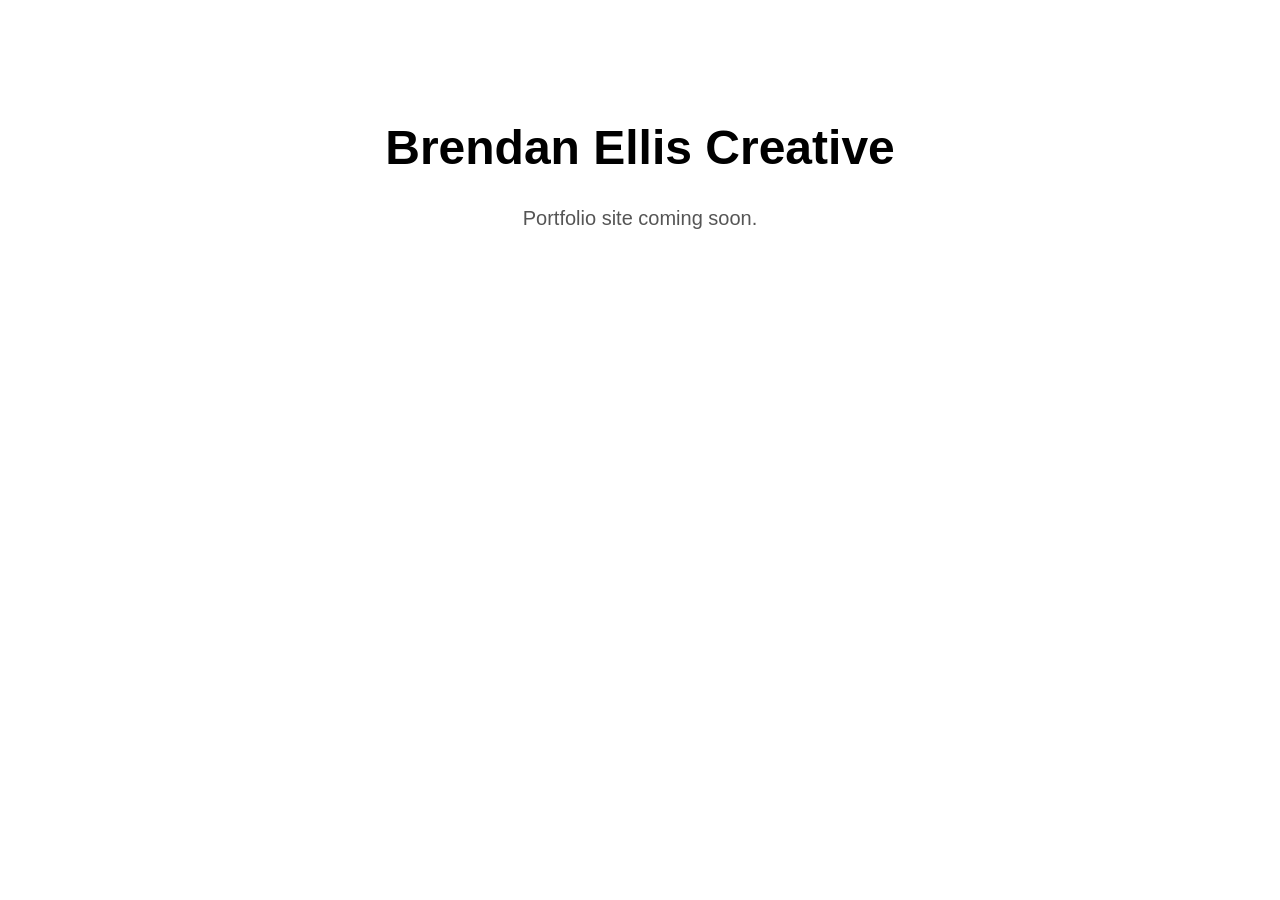
==== index.html @ 3729cef3 "Create index.html" ====
<!DOCTYPE html>
<html>
<head>
  <title>Brendan Ellis Creative</title>
  <meta charset="UTF-8">
  <meta name="viewport" content="width=device-width, initial-scale=1.0">
  <style>
    body {
      font-family: Arial, sans-serif;
      text-align: center;
      padding: 80px;
    }
    h1 {
      font-size: 48px;
      font-weight: bold;
    }
    p {
      font-size: 20px;
      color: #555;
    }
  </style>
</head>
<body>
  <h1>Brendan Ellis Creative</h1>
  <p>Portfolio site coming soon.</p>
</body>
</html>
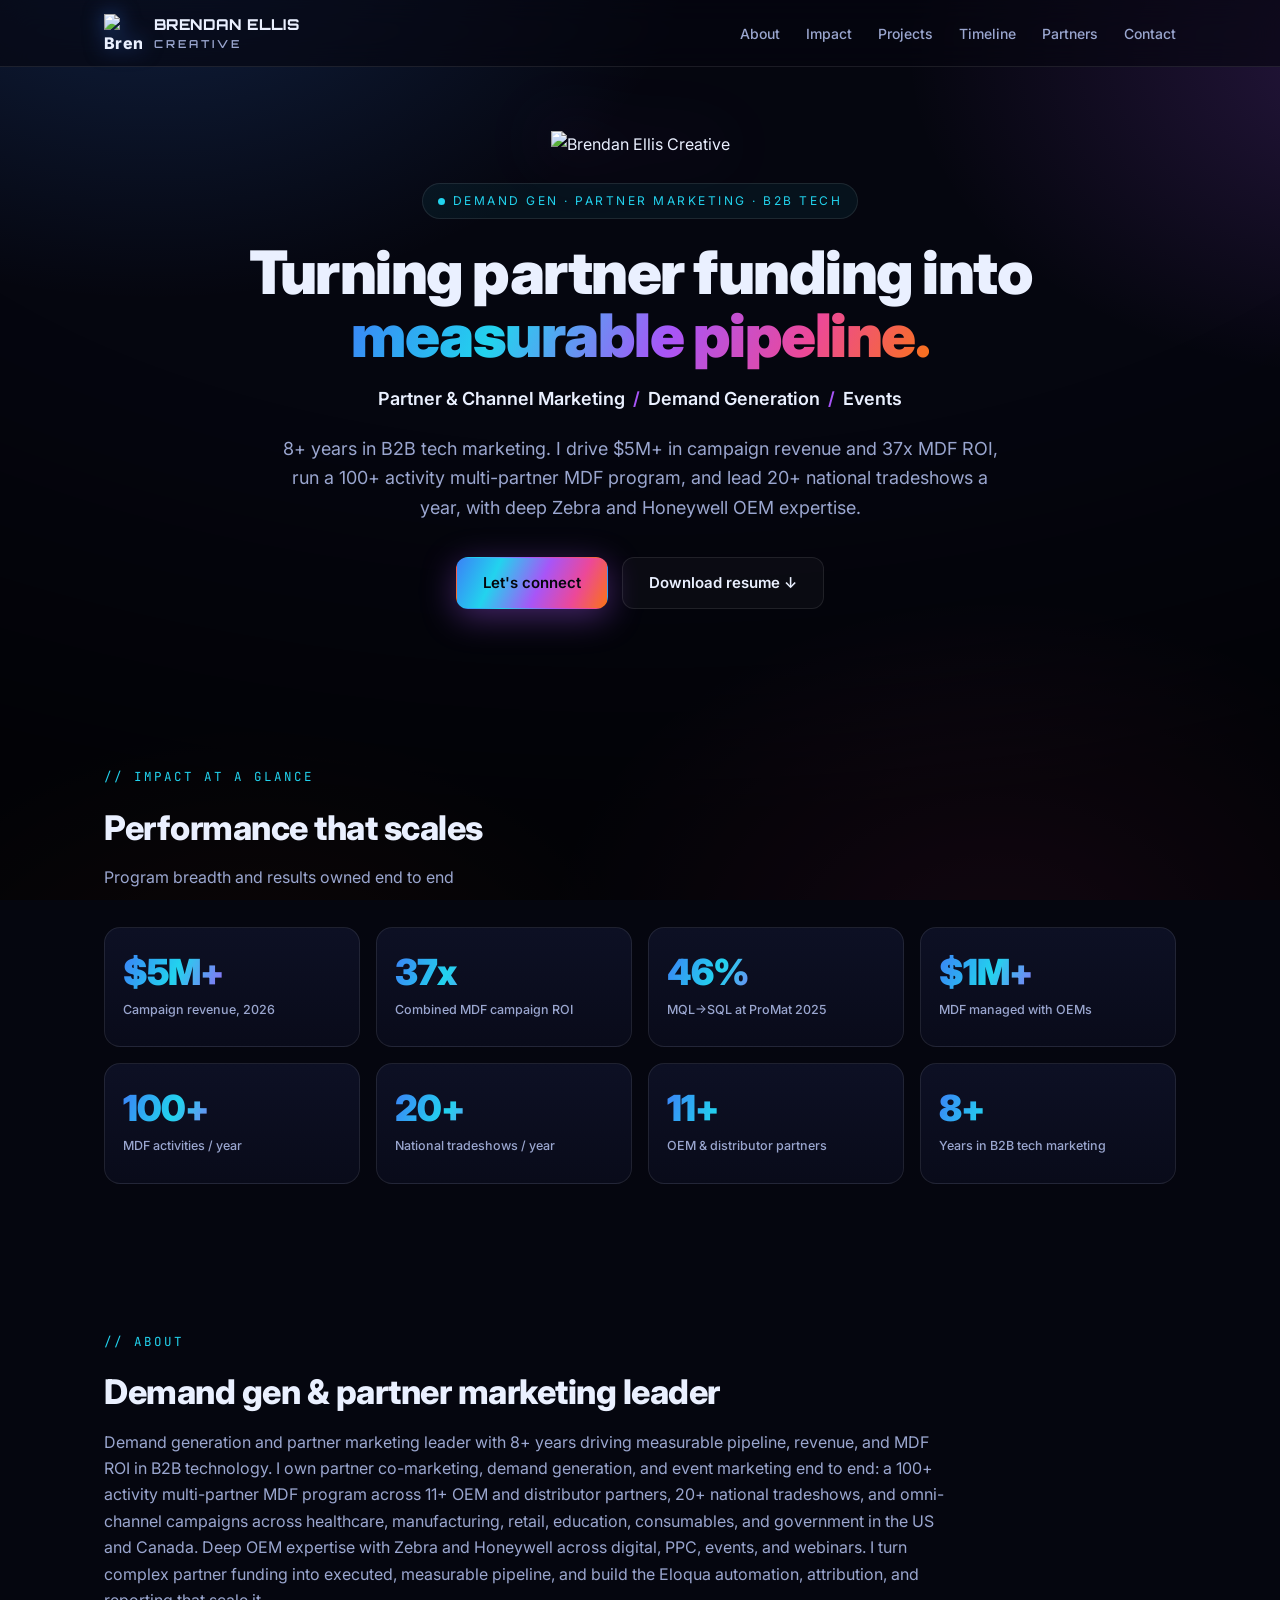
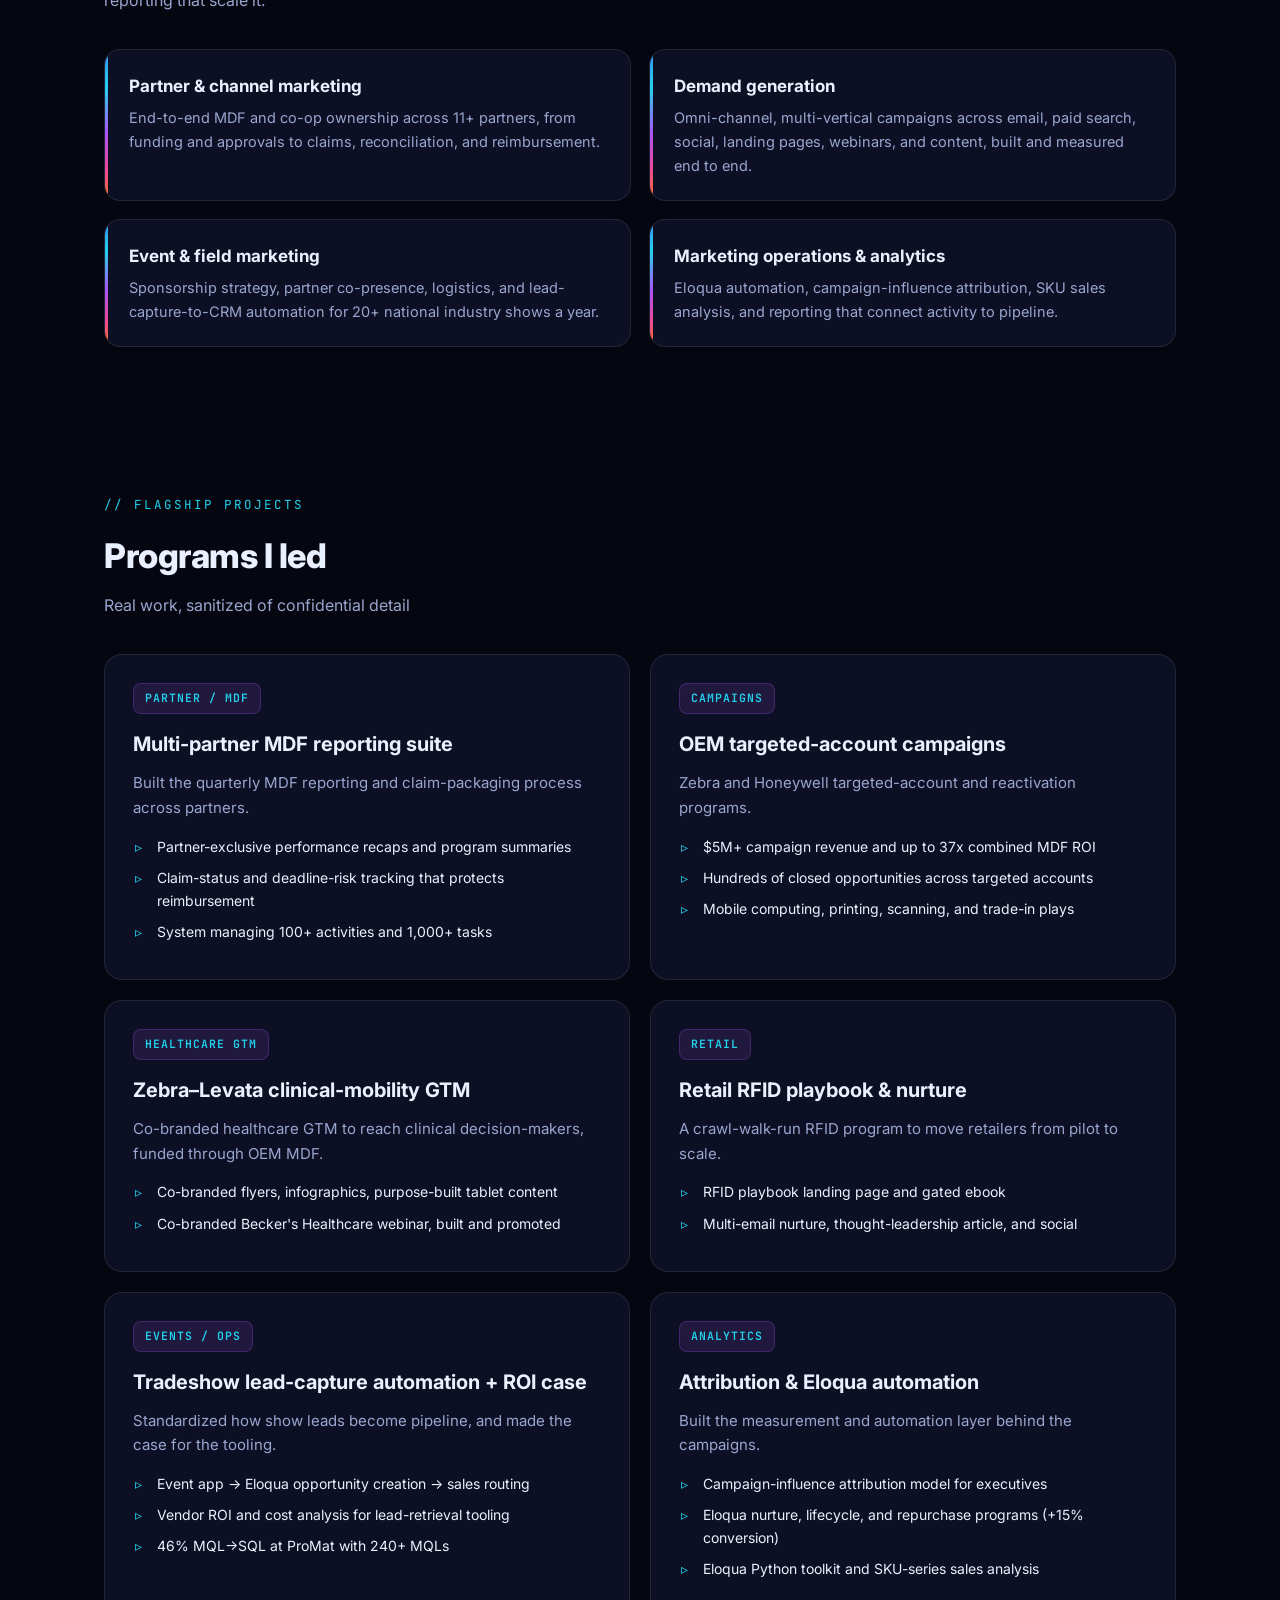
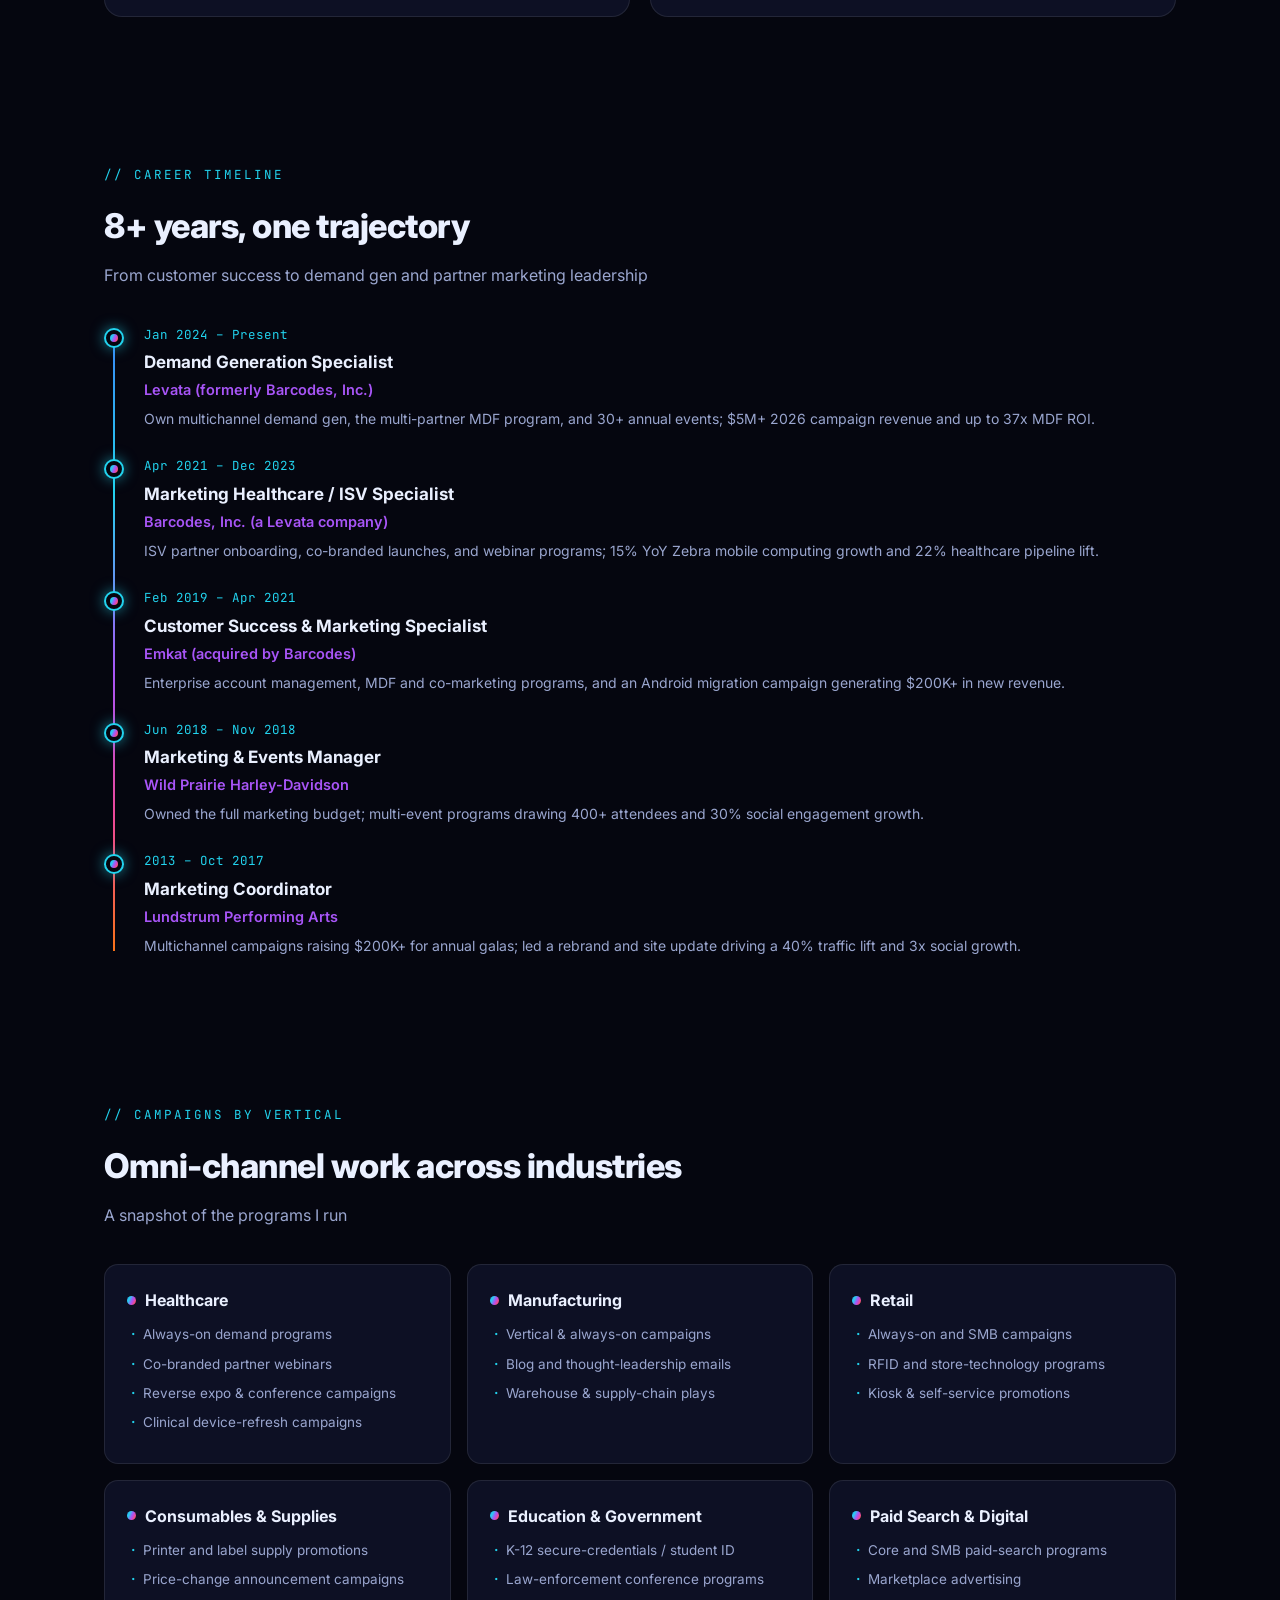
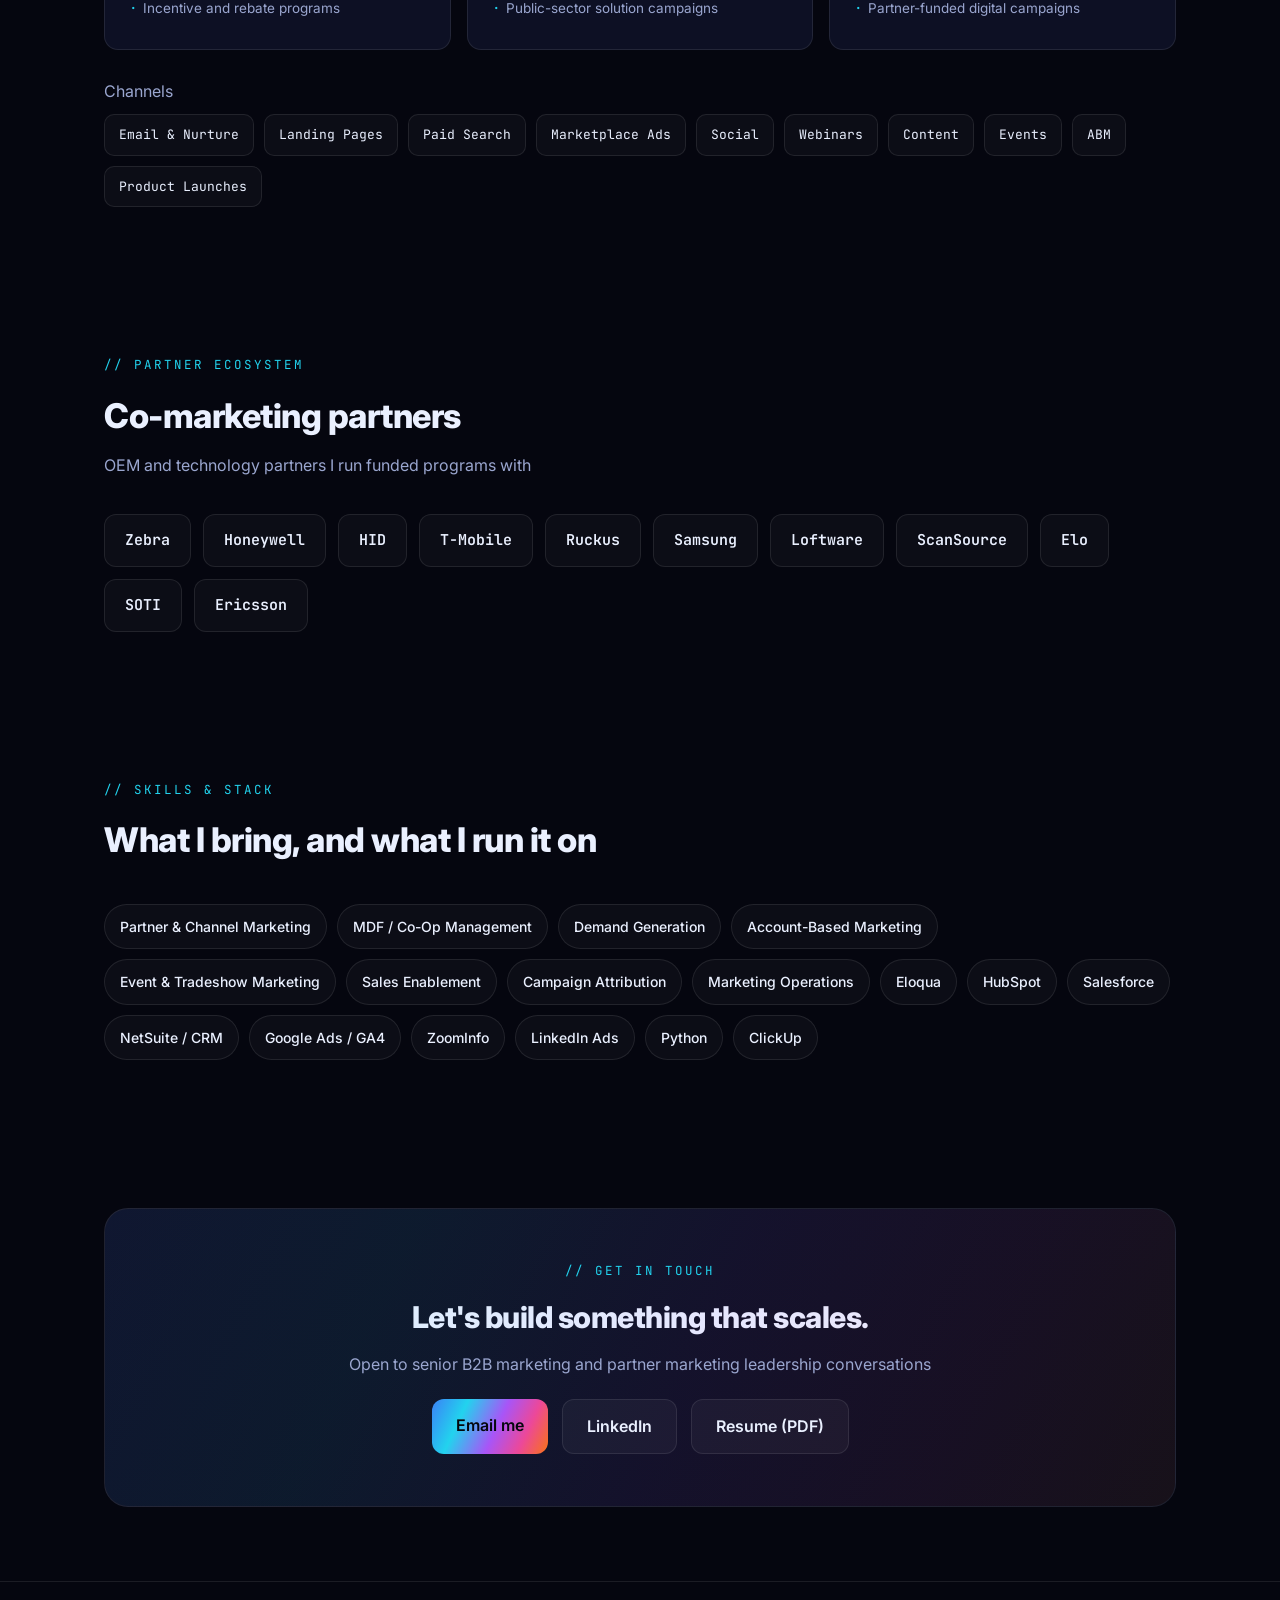
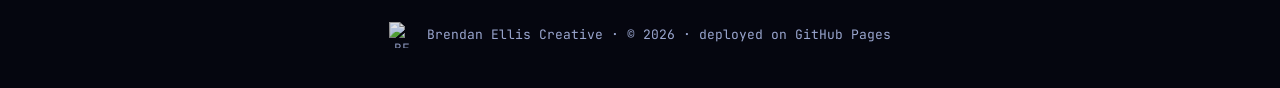
==== commit 8aeb6d08: "Update index.html" ====
--- a/index.html
+++ b/index.html
@@ -1,27 +1,295 @@
 <!DOCTYPE html>
-<html>
+<html lang="en">
 <head>
-  <title>Brendan Ellis Creative</title>
-  <meta charset="UTF-8">
-  <meta name="viewport" content="width=device-width, initial-scale=1.0">
-  <style>
-    body {
-      font-family: Arial, sans-serif;
-      text-align: center;
-      padding: 80px;
-    }
-    h1 {
-      font-size: 48px;
-      font-weight: bold;
-    }
-    p {
-      font-size: 20px;
-      color: #555;
-    }
-  </style>
+<meta charset="UTF-8">
+<meta name="viewport" content="width=device-width, initial-scale=1.0">
+<title>Brendan Ellis Creative — B2B Marketing Leader</title>
+<meta name="description" content="Brendan Ellis Creative — Demand generation and partner marketing leader. MDF programs, national events, and omni-channel campaigns in B2B tech.">
+<link rel="icon" type="image/png" href="BEC-logo.png">
+<link rel="preconnect" href="https://fonts.googleapis.com">
+<link rel="preconnect" href="https://fonts.gstatic.com" crossorigin>
+<link href="https://fonts.googleapis.com/css2?family=Inter:wght@400;500;600;700;800;900&family=JetBrains+Mono:wght@400;500;600&family=Orbitron:wght@600;800&display=swap" rel="stylesheet">
+<style>
+  :root{
+    --bg:#05060f; --bg2:#090b1a; --panel:#0d1024; --panel2:#12142e;
+    --ink:#eaf0ff; --muted:#9aa6cf; --line:rgba(255,255,255,.09);
+    --blue:#3b82f6; --cyan:#22d3ee; --violet:#a855f7; --magenta:#ec4899; --orange:#f97316;
+    --grad:linear-gradient(115deg,#3b82f6 0%,#22d3ee 26%,#a855f7 55%,#ec4899 78%,#f97316 100%);
+  }
+  *{box-sizing:border-box;margin:0;padding:0}
+  html{scroll-behavior:smooth}
+  body{font-family:'Inter',-apple-system,BlinkMacSystemFont,"Segoe UI",Roboto,sans-serif;color:var(--ink);background:var(--bg);line-height:1.65;overflow-x:hidden}
+  a{color:var(--cyan);text-decoration:none}
+  .wrap{max-width:1120px;margin:0 auto;padding:0 24px}
+  .mono{font-family:'JetBrains Mono',monospace}
+  .gtext{background:var(--grad);-webkit-background-clip:text;background-clip:text;-webkit-text-fill-color:transparent}
+
+  /* space background */
+  #stars{position:fixed;inset:0;z-index:-3;display:block}
+  .nebula{position:fixed;inset:0;z-index:-2;background:
+     radial-gradient(900px 620px at 12% -8%,rgba(59,130,246,.22),transparent 60%),
+     radial-gradient(820px 560px at 108% 6%,rgba(168,85,247,.20),transparent 58%),
+     radial-gradient(760px 620px at 78% 108%,rgba(236,72,153,.16),transparent 60%),
+     radial-gradient(700px 560px at 20% 118%,rgba(249,115,22,.12),transparent 60%),
+     var(--bg)}
+  .vign{position:fixed;inset:0;z-index:-1;pointer-events:none;background:radial-gradient(120% 90% at 50% 0%,transparent 55%,rgba(0,0,0,.55) 100%)}
+
+  /* nav */
+  nav{position:sticky;top:0;z-index:30;background:rgba(5,6,15,.62);backdrop-filter:blur(14px);border-bottom:1px solid var(--line)}
+  nav .wrap{display:flex;align-items:center;justify-content:space-between;height:66px}
+  nav .brand{display:flex;align-items:center;gap:12px;font-weight:800;letter-spacing:.4px}
+  nav .brand img{width:38px;height:38px;filter:drop-shadow(0 0 10px rgba(59,130,246,.5))}
+  nav .brand .bt{font-family:'Orbitron',sans-serif;font-size:15px}
+  nav .brand .bt .c{color:var(--muted);font-weight:600;font-size:11px;letter-spacing:3px;display:block;margin-top:-2px}
+  nav .links a{color:var(--muted);margin-left:22px;font-size:14px;font-weight:500;transition:.2s}
+  nav .links a:hover{color:var(--ink)}
+
+  /* hero */
+  header.hero{position:relative;padding:64px 0 84px;text-align:center}
+  .logo-badge{width:150px;height:150px;margin:0 auto 26px;filter:drop-shadow(0 0 34px rgba(168,85,247,.45));animation:hover 6s ease-in-out infinite}
+  @keyframes hover{0%,100%{transform:translateY(0)}50%{transform:translateY(-10px)}}
+  .eyebrow{display:inline-flex;align-items:center;gap:8px;font-size:12px;letter-spacing:2.5px;text-transform:uppercase;color:var(--cyan);border:1px solid var(--line);background:rgba(34,211,238,.06);padding:7px 15px;border-radius:999px}
+  .eyebrow .pulse{width:7px;height:7px;border-radius:50%;background:var(--cyan);animation:pulse 2s infinite}
+  @keyframes pulse{0%{box-shadow:0 0 0 0 rgba(34,211,238,.5)}70%{box-shadow:0 0 0 10px rgba(34,211,238,0)}100%{box-shadow:0 0 0 0 rgba(34,211,238,0)}}
+  header.hero h1{font-size:60px;line-height:1.04;font-weight:900;letter-spacing:-1.5px;margin:22px 0 0}
+  header.hero .role{font-size:18px;margin-top:18px;color:var(--ink);font-weight:600}
+  header.hero .role .sep{color:var(--violet);margin:0 8px}
+  header.hero p.lede{margin:20px auto 0;max-width:720px;font-size:18px;color:var(--muted)}
+  .cta{margin-top:34px;display:flex;gap:14px;flex-wrap:wrap;justify-content:center}
+  .btn{display:inline-flex;align-items:center;gap:8px;padding:13px 26px;border-radius:12px;font-weight:600;font-size:15px;transition:.2s;border:1px solid transparent}
+  .btn-primary{background:var(--grad);color:#05070d;box-shadow:0 8px 34px rgba(168,85,247,.4)}
+  .btn-primary:hover{transform:translateY(-2px);box-shadow:0 12px 46px rgba(236,72,153,.5)}
+  .btn-ghost{border-color:var(--line);color:var(--ink);background:rgba(255,255,255,.03)}
+  .btn-ghost:hover{border-color:var(--cyan);color:var(--cyan);transform:translateY(-2px)}
+
+  section{position:relative;padding:74px 0}
+  .kicker{font-family:'JetBrains Mono',monospace;font-size:12.5px;letter-spacing:2px;text-transform:uppercase;color:var(--cyan);margin-bottom:12px}
+  section h2{font-size:34px;font-weight:800;letter-spacing:-.5px;margin-bottom:8px}
+  section .sub{color:var(--muted);margin-bottom:36px;font-size:16px}
+
+  .stats{display:grid;grid-template-columns:repeat(4,1fr);gap:16px}
+  .stat{position:relative;background:linear-gradient(180deg,var(--panel),var(--bg2));border:1px solid var(--line);border-radius:16px;padding:26px 18px;overflow:hidden;transition:.25s}
+  .stat::before{content:"";position:absolute;inset:0;background:var(--grad);opacity:0;transition:.3s}
+  .stat:hover{transform:translateY(-3px);border-color:rgba(168,85,247,.45)}
+  .stat:hover::before{opacity:.07}
+  .stat .num{font-size:36px;font-weight:900;letter-spacing:-1px;line-height:1}
+  .stat .lab{margin-top:10px;font-size:12.5px;color:var(--muted);font-weight:500;position:relative}
+
+  .pillars{display:grid;grid-template-columns:repeat(2,1fr);gap:18px}
+  .pillar{background:var(--panel);border:1px solid var(--line);border-radius:16px;padding:22px 24px;position:relative;overflow:hidden}
+  .pillar::after{content:"";position:absolute;left:0;top:0;bottom:0;width:3px;background:var(--grad)}
+  .pillar h3{font-size:17px;margin-bottom:6px}
+  .pillar p{font-size:14.5px;color:var(--muted)}
+
+  .cards{display:grid;grid-template-columns:repeat(2,1fr);gap:20px}
+  .card{position:relative;background:var(--panel);border:1px solid var(--line);border-radius:18px;padding:28px;transition:.25s;overflow:hidden}
+  .card::before{content:"";position:absolute;inset:-1px;border-radius:18px;padding:1px;background:var(--grad);-webkit-mask:linear-gradient(#000 0 0) content-box,linear-gradient(#000 0 0);-webkit-mask-composite:xor;mask-composite:exclude;opacity:0;transition:.25s}
+  .card:hover{transform:translateY(-4px);background:var(--panel2)}
+  .card:hover::before{opacity:1}
+  .card .tag{display:inline-block;font-family:'JetBrains Mono',monospace;background:rgba(168,85,247,.12);color:var(--cyan);font-size:11.5px;font-weight:600;letter-spacing:1px;text-transform:uppercase;padding:5px 11px;border-radius:8px;margin-bottom:14px;border:1px solid rgba(168,85,247,.25)}
+  .card h3{font-size:20px;margin-bottom:10px}
+  .card p{color:var(--muted);font-size:15px}
+  .card ul{margin:14px 0 0 2px;list-style:none}
+  .card li{font-size:14px;color:var(--ink);margin-bottom:8px;padding-left:22px;position:relative}
+  .card li::before{content:"▹";position:absolute;left:0;color:var(--cyan)}
+
+  /* timeline */
+  .timeline{position:relative;margin-top:8px;padding-left:34px}
+  .timeline::before{content:"";position:absolute;left:9px;top:6px;bottom:6px;width:2px;background:var(--grad)}
+  .tl{position:relative;padding:0 0 26px 6px}
+  .tl:last-child{padding-bottom:0}
+  .tl .node{position:absolute;left:-34px;top:3px;width:20px;height:20px;border-radius:50%;background:var(--bg);border:2px solid var(--cyan);box-shadow:0 0 14px rgba(34,211,238,.6)}
+  .tl .node::after{content:"";position:absolute;inset:4px;border-radius:50%;background:var(--grad)}
+  .tl .when{font-family:'JetBrains Mono',monospace;font-size:12.5px;color:var(--cyan)}
+  .tl h4{font-size:17px;margin:3px 0 2px}
+  .tl .co{color:var(--violet);font-weight:600;font-size:14.5px}
+  .tl p{color:var(--muted);font-size:14px;margin-top:5px}
+
+  .vgrid{display:grid;grid-template-columns:repeat(3,1fr);gap:16px}
+  .vcard{background:var(--panel);border:1px solid var(--line);border-radius:14px;padding:22px;transition:.2s}
+  .vcard:hover{border-color:rgba(236,72,153,.45);transform:translateY(-2px)}
+  .vcard h4{font-size:16px;margin-bottom:10px;display:flex;align-items:center;gap:9px}
+  .vcard .dot{width:9px;height:9px;border-radius:50%;background:var(--grad)}
+  .vcard ul{list-style:none}
+  .vcard li{font-size:13.5px;color:var(--muted);margin-bottom:7px;padding-left:16px;position:relative}
+  .vcard li::before{content:"·";position:absolute;left:4px;color:var(--cyan);font-weight:700}
+
+  .taglist{display:flex;flex-wrap:wrap;gap:10px;margin-top:8px}
+  .pill{font-family:'JetBrains Mono',monospace;background:rgba(255,255,255,.03);border:1px solid var(--line);color:var(--ink);padding:9px 14px;border-radius:10px;font-size:13px;transition:.2s}
+  .pill:hover{border-color:var(--cyan);color:var(--cyan)}
+  .chips{display:flex;flex-wrap:wrap;gap:10px}
+  .chip{background:rgba(255,255,255,.03);border:1px solid var(--line);color:var(--ink);padding:10px 15px;border-radius:999px;font-size:14px;font-weight:500;transition:.2s}
+  .chip:hover{border-color:var(--violet);color:#fff;transform:translateY(-2px)}
+  .partners{display:flex;flex-wrap:wrap;gap:12px;margin-top:6px}
+  .plogo{font-family:'JetBrains Mono',monospace;border:1px solid var(--line);background:rgba(255,255,255,.03);color:var(--ink);font-weight:600;padding:13px 20px;border-radius:12px;font-size:15px;transition:.2s}
+  .plogo:hover{border-color:var(--cyan);color:var(--cyan);box-shadow:0 0 22px rgba(34,211,238,.16);transform:translateY(-2px)}
+
+  .contact-wrap{background:linear-gradient(135deg,var(--panel),var(--bg2));border:1px solid var(--line);border-radius:24px;padding:52px;text-align:center;position:relative;overflow:hidden}
+  .contact-wrap::before{content:"";position:absolute;inset:0;background:var(--grad);opacity:.06}
+  .contact{display:flex;flex-wrap:wrap;gap:14px;justify-content:center;margin-top:22px;position:relative}
+  .contact a{background:rgba(255,255,255,.04);border:1px solid var(--line);color:var(--ink);padding:13px 24px;border-radius:12px;font-weight:600;transition:.2s}
+  .contact a:hover{border-color:var(--cyan);color:var(--cyan);transform:translateY(-2px)}
+  .contact a.primary{background:var(--grad);color:#05070d;border:none}
+
+  footer{padding:40px 0;text-align:center;color:var(--muted);font-size:13px;border-top:1px solid var(--line);font-family:'JetBrains Mono',monospace;display:flex;align-items:center;justify-content:center;gap:12px}
+  footer img{width:26px;height:26px;opacity:.9}
+
+  .reveal{opacity:0;transform:translateY(24px);transition:opacity .7s cubic-bezier(.2,.7,.2,1),transform .7s cubic-bezier(.2,.7,.2,1)}
+  .reveal.in{opacity:1;transform:none}
+
+  @media(max-width:860px){
+    .stats{grid-template-columns:repeat(2,1fr)}.cards,.pillars{grid-template-columns:1fr}.vgrid{grid-template-columns:1fr}
+    header.hero h1{font-size:40px}nav .links{display:none}section{padding:56px 0}.contact-wrap{padding:34px 20px}
+    .logo-badge{width:120px;height:120px}
+  }
+</style>
 </head>
 <body>
-  <h1>Brendan Ellis Creative</h1>
-  <p>Portfolio site coming soon.</p>
+<canvas id="stars"></canvas>
+<div class="nebula"></div>
+<div class="vign"></div>
+
+<nav><div class="wrap">
+  <span class="brand"><img src="BEC-logo.png" alt="Brendan Ellis Creative logo"><span class="bt">BRENDAN ELLIS<span class="c">CREATIVE</span></span></span>
+  <div class="links">
+    <a href="#about">About</a>
+    <a href="#impact">Impact</a>
+    <a href="#projects">Projects</a>
+    <a href="#timeline">Timeline</a>
+    <a href="#partners">Partners</a>
+    <a href="#contact">Contact</a>
+  </div>
+</div></nav>
+
+<header class="hero"><div class="wrap">
+  <img class="logo-badge" src="BEC-logo.png" alt="Brendan Ellis Creative">
+  <div><span class="eyebrow"><span class="pulse"></span>Demand Gen · Partner Marketing · B2B Tech</span></div>
+  <h1>Turning partner funding into <span class="gtext">measurable pipeline.</span></h1>
+  <div class="role">Partner &amp; Channel Marketing<span class="sep">/</span>Demand Generation<span class="sep">/</span>Events</div>
+  <p class="lede">8+ years in B2B tech marketing. I drive $5M+ in campaign revenue and 37x MDF ROI, run a 100+ activity multi-partner MDF program, and lead 20+ national tradeshows a year, with deep Zebra and Honeywell OEM expertise.</p>
+  <div class="cta">
+    <a class="btn btn-primary" href="#contact">Let's connect</a>
+    <a class="btn btn-ghost" href="Brendan_Ellis_Resume.pdf">Download resume ↓</a>
+  </div>
+</div></header>
+
+<section id="impact"><div class="wrap reveal">
+  <div class="kicker">// impact at a glance</div>
+  <h2>Performance that scales</h2>
+  <p class="sub">Program breadth and results owned end to end</p>
+  <div class="stats">
+    <div class="stat"><div class="num gtext">$5M+</div><div class="lab">Campaign revenue, 2026</div></div>
+    <div class="stat"><div class="num gtext">37x</div><div class="lab">Combined MDF campaign ROI</div></div>
+    <div class="stat"><div class="num gtext">46%</div><div class="lab">MQL→SQL at ProMat 2025</div></div>
+    <div class="stat"><div class="num gtext">$1M+</div><div class="lab">MDF managed with OEMs</div></div>
+    <div class="stat"><div class="num gtext" data-count="100" data-suffix="+">0</div><div class="lab">MDF activities / year</div></div>
+    <div class="stat"><div class="num gtext" data-count="20" data-suffix="+">0</div><div class="lab">National tradeshows / year</div></div>
+    <div class="stat"><div class="num gtext" data-count="11" data-suffix="+">0</div><div class="lab">OEM &amp; distributor partners</div></div>
+    <div class="stat"><div class="num gtext" data-count="8" data-suffix="+">0</div><div class="lab">Years in B2B tech marketing</div></div>
+  </div>
+</div></section>
+
+<section id="about"><div class="wrap reveal">
+  <div class="kicker">// about</div>
+  <h2>Demand gen &amp; partner marketing leader</h2>
+  <p class="sub" style="max-width:850px">
+    Demand generation and partner marketing leader with 8+ years driving measurable pipeline, revenue, and MDF ROI in B2B technology. I own partner co-marketing, demand generation, and event marketing end to end: a 100+ activity multi-partner MDF program across 11+ OEM and distributor partners, 20+ national tradeshows, and omni-channel campaigns across healthcare, manufacturing, retail, education, consumables, and government in the US and Canada. Deep OEM expertise with Zebra and Honeywell across digital, PPC, events, and webinars. I turn complex partner funding into executed, measurable pipeline, and build the Eloqua automation, attribution, and reporting that scale it.
+  </p>
+  <div class="pillars">
+    <div class="pillar"><h3>Partner &amp; channel marketing</h3><p>End-to-end MDF and co-op ownership across 11+ partners, from funding and approvals to claims, reconciliation, and reimbursement.</p></div>
+    <div class="pillar"><h3>Demand generation</h3><p>Omni-channel, multi-vertical campaigns across email, paid search, social, landing pages, webinars, and content, built and measured end to end.</p></div>
+    <div class="pillar"><h3>Event &amp; field marketing</h3><p>Sponsorship strategy, partner co-presence, logistics, and lead-capture-to-CRM automation for 20+ national industry shows a year.</p></div>
+    <div class="pillar"><h3>Marketing operations &amp; analytics</h3><p>Eloqua automation, campaign-influence attribution, SKU sales analysis, and reporting that connect activity to pipeline.</p></div>
+  </div>
+</div></section>
+
+<section id="projects"><div class="wrap reveal">
+  <div class="kicker">// flagship projects</div>
+  <h2>Programs I led</h2>
+  <p class="sub">Real work, sanitized of confidential detail</p>
+  <div class="cards">
+    <div class="card"><span class="tag">Partner / MDF</span><h3>Multi-partner MDF reporting suite</h3><p>Built the quarterly MDF reporting and claim-packaging process across partners.</p><ul><li>Partner-exclusive performance recaps and program summaries</li><li>Claim-status and deadline-risk tracking that protects reimbursement</li><li>System managing 100+ activities and 1,000+ tasks</li></ul></div>
+    <div class="card"><span class="tag">Campaigns</span><h3>OEM targeted-account campaigns</h3><p>Zebra and Honeywell targeted-account and reactivation programs.</p><ul><li>$5M+ campaign revenue and up to 37x combined MDF ROI</li><li>Hundreds of closed opportunities across targeted accounts</li><li>Mobile computing, printing, scanning, and trade-in plays</li></ul></div>
+    <div class="card"><span class="tag">Healthcare GTM</span><h3>Zebra–Levata clinical-mobility GTM</h3><p>Co-branded healthcare GTM to reach clinical decision-makers, funded through OEM MDF.</p><ul><li>Co-branded flyers, infographics, purpose-built tablet content</li><li>Co-branded Becker's Healthcare webinar, built and promoted</li></ul></div>
+    <div class="card"><span class="tag">Retail</span><h3>Retail RFID playbook &amp; nurture</h3><p>A crawl-walk-run RFID program to move retailers from pilot to scale.</p><ul><li>RFID playbook landing page and gated ebook</li><li>Multi-email nurture, thought-leadership article, and social</li></ul></div>
+    <div class="card"><span class="tag">Events / Ops</span><h3>Tradeshow lead-capture automation + ROI case</h3><p>Standardized how show leads become pipeline, and made the case for the tooling.</p><ul><li>Event app → Eloqua opportunity creation → sales routing</li><li>Vendor ROI and cost analysis for lead-retrieval tooling</li><li>46% MQL→SQL at ProMat with 240+ MQLs</li></ul></div>
+    <div class="card"><span class="tag">Analytics</span><h3>Attribution &amp; Eloqua automation</h3><p>Built the measurement and automation layer behind the campaigns.</p><ul><li>Campaign-influence attribution model for executives</li><li>Eloqua nurture, lifecycle, and repurchase programs (+15% conversion)</li><li>Eloqua Python toolkit and SKU-series sales analysis</li></ul></div>
+  </div>
+</div></section>
+
+<section id="timeline"><div class="wrap reveal">
+  <div class="kicker">// career timeline</div>
+  <h2>8+ years, one trajectory</h2>
+  <p class="sub">From customer success to demand gen and partner marketing leadership</p>
+  <div class="timeline">
+    <div class="tl"><span class="node"></span><div class="when">Jan 2024 – Present</div><h4>Demand Generation Specialist</h4><div class="co">Levata (formerly Barcodes, Inc.)</div><p>Own multichannel demand gen, the multi-partner MDF program, and 30+ annual events; $5M+ 2026 campaign revenue and up to 37x MDF ROI.</p></div>
+    <div class="tl"><span class="node"></span><div class="when">Apr 2021 – Dec 2023</div><h4>Marketing Healthcare / ISV Specialist</h4><div class="co">Barcodes, Inc. (a Levata company)</div><p>ISV partner onboarding, co-branded launches, and webinar programs; 15% YoY Zebra mobile computing growth and 22% healthcare pipeline lift.</p></div>
+    <div class="tl"><span class="node"></span><div class="when">Feb 2019 – Apr 2021</div><h4>Customer Success &amp; Marketing Specialist</h4><div class="co">Emkat (acquired by Barcodes)</div><p>Enterprise account management, MDF and co-marketing programs, and an Android migration campaign generating $200K+ in new revenue.</p></div>
+    <div class="tl"><span class="node"></span><div class="when">Jun 2018 – Nov 2018</div><h4>Marketing &amp; Events Manager</h4><div class="co">Wild Prairie Harley-Davidson</div><p>Owned the full marketing budget; multi-event programs drawing 400+ attendees and 30% social engagement growth.</p></div>
+    <div class="tl"><span class="node"></span><div class="when">2013 – Oct 2017</div><h4>Marketing Coordinator</h4><div class="co">Lundstrum Performing Arts</div><p>Multichannel campaigns raising $200K+ for annual galas; led a rebrand and site update driving a 40% traffic lift and 3x social growth.</p></div>
+  </div>
+</div></section>
+
+<section id="campaigns"><div class="wrap reveal">
+  <div class="kicker">// campaigns by vertical</div>
+  <h2>Omni-channel work across industries</h2>
+  <p class="sub">A snapshot of the programs I run</p>
+  <div class="vgrid">
+    <div class="vcard"><h4><span class="dot"></span>Healthcare</h4><ul><li>Always-on demand programs</li><li>Co-branded partner webinars</li><li>Reverse expo &amp; conference campaigns</li><li>Clinical device-refresh campaigns</li></ul></div>
+    <div class="vcard"><h4><span class="dot"></span>Manufacturing</h4><ul><li>Vertical &amp; always-on campaigns</li><li>Blog and thought-leadership emails</li><li>Warehouse &amp; supply-chain plays</li></ul></div>
+    <div class="vcard"><h4><span class="dot"></span>Retail</h4><ul><li>Always-on and SMB campaigns</li><li>RFID and store-technology programs</li><li>Kiosk &amp; self-service promotions</li></ul></div>
+    <div class="vcard"><h4><span class="dot"></span>Consumables &amp; Supplies</h4><ul><li>Printer and label supply promotions</li><li>Price-change announcement campaigns</li><li>Incentive and rebate programs</li></ul></div>
+    <div class="vcard"><h4><span class="dot"></span>Education &amp; Government</h4><ul><li>K-12 secure-credentials / student ID</li><li>Law-enforcement conference programs</li><li>Public-sector solution campaigns</li></ul></div>
+    <div class="vcard"><h4><span class="dot"></span>Paid Search &amp; Digital</h4><ul><li>Core and SMB paid-search programs</li><li>Marketplace advertising</li><li>Partner-funded digital campaigns</li></ul></div>
+  </div>
+  <p class="sub" style="margin:28px 0 10px">Channels</p>
+  <div class="taglist"><span class="pill">Email &amp; Nurture</span><span class="pill">Landing Pages</span><span class="pill">Paid Search</span><span class="pill">Marketplace Ads</span><span class="pill">Social</span><span class="pill">Webinars</span><span class="pill">Content</span><span class="pill">Events</span><span class="pill">ABM</span><span class="pill">Product Launches</span></div>
+</div></section>
+
+<section id="partners"><div class="wrap reveal">
+  <div class="kicker">// partner ecosystem</div>
+  <h2>Co-marketing partners</h2>
+  <p class="sub">OEM and technology partners I run funded programs with</p>
+  <div class="partners"><span class="plogo">Zebra</span><span class="plogo">Honeywell</span><span class="plogo">HID</span><span class="plogo">T-Mobile</span><span class="plogo">Ruckus</span><span class="plogo">Samsung</span><span class="plogo">Loftware</span><span class="plogo">ScanSource</span><span class="plogo">Elo</span><span class="plogo">SOTI</span><span class="plogo">Ericsson</span></div>
+</div></section>
+
+<section id="skills"><div class="wrap reveal">
+  <div class="kicker">// skills &amp; stack</div>
+  <h2>What I bring, and what I run it on</h2>
+  <p class="sub"></p>
+  <div class="chips"><span class="chip">Partner &amp; Channel Marketing</span><span class="chip">MDF / Co-Op Management</span><span class="chip">Demand Generation</span><span class="chip">Account-Based Marketing</span><span class="chip">Event &amp; Tradeshow Marketing</span><span class="chip">Sales Enablement</span><span class="chip">Campaign Attribution</span><span class="chip">Marketing Operations</span><span class="chip">Eloqua</span><span class="chip">HubSpot</span><span class="chip">Salesforce</span><span class="chip">NetSuite / CRM</span><span class="chip">Google Ads / GA4</span><span class="chip">ZoomInfo</span><span class="chip">LinkedIn Ads</span><span class="chip">Python</span><span class="chip">ClickUp</span></div>
+</div></section>
+
+<section id="contact"><div class="wrap reveal">
+  <div class="contact-wrap">
+    <div class="kicker" style="position:relative">// get in touch</div>
+    <h2 style="font-size:30px">Let's build something that scales.</h2>
+    <p class="sub" style="margin:8px 0 0;position:relative">Open to senior B2B marketing and partner marketing leadership conversations</p>
+    <div class="contact">
+      <a class="primary" href="mailto:bellis3250@gmail.com">Email me</a>
+      <a href="https://www.linkedin.com/in/brendan-ellis-marketing-professional/" target="_blank" rel="noopener">LinkedIn</a>
+      <a href="Brendan_Ellis_Resume.pdf">Resume (PDF)</a>
+    </div>
+  </div>
+</div></section>
+
+<footer><img src="BEC-logo.png" alt="BE Creative"> Brendan Ellis Creative · © 2026 · deployed on GitHub Pages</footer>
+
+<script>
+  // starfield
+  const cv=document.getElementById('stars'),ctx=cv.getContext('2d');let W,H,stars;
+  function resize(){W=cv.width=innerWidth;H=cv.height=innerHeight;stars=Array.from({length:Math.min(220,Math.floor(W*H/9000))},()=>({x:Math.random()*W,y:Math.random()*H,z:Math.random()*1.4+.3,tw:Math.random()*Math.PI*2}))}
+  resize();addEventListener('resize',resize);
+  const cols=['255,255,255','160,200,255','230,170,255','255,190,150'];
+  function draw(t){ctx.clearRect(0,0,W,H);for(const s of stars){s.y+=s.z*0.12;if(s.y>H){s.y=0;s.x=Math.random()*W;}const a=0.5+0.5*Math.sin(t/700+s.tw);const c=cols[Math.floor((s.x+s.y)%cols.length)];ctx.beginPath();ctx.fillStyle='rgba('+c+','+(a*0.9)+')';ctx.arc(s.x,s.y,s.z,0,7);ctx.fill();}requestAnimationFrame(draw);}
+  requestAnimationFrame(draw);
+  // reveal
+  const io=new IntersectionObserver((es)=>{es.forEach(e=>{if(e.isIntersecting){e.target.classList.add('in');io.unobserve(e.target);}})},{threshold:.12});
+  document.querySelectorAll('.reveal').forEach(el=>io.observe(el));
+  // count-up
+  function animate(el){const target=+el.dataset.count,suffix=el.dataset.suffix||'';let start=null;function step(ts){if(!start)start=ts;const p=Math.min((ts-start)/1300,1);el.textContent=Math.floor((1-Math.pow(1-p,3))*target).toLocaleString()+(p===1?suffix:'');if(p<1)requestAnimationFrame(step);else el.textContent=target.toLocaleString()+suffix;}requestAnimationFrame(step);}
+  const so=new IntersectionObserver((es)=>{es.forEach(e=>{if(e.isIntersecting&&e.target.dataset.count){animate(e.target);so.unobserve(e.target);}})},{threshold:.5});
+  document.querySelectorAll('.num[data-count]').forEach(n=>so.observe(n));
+</script>
 </body>
 </html>
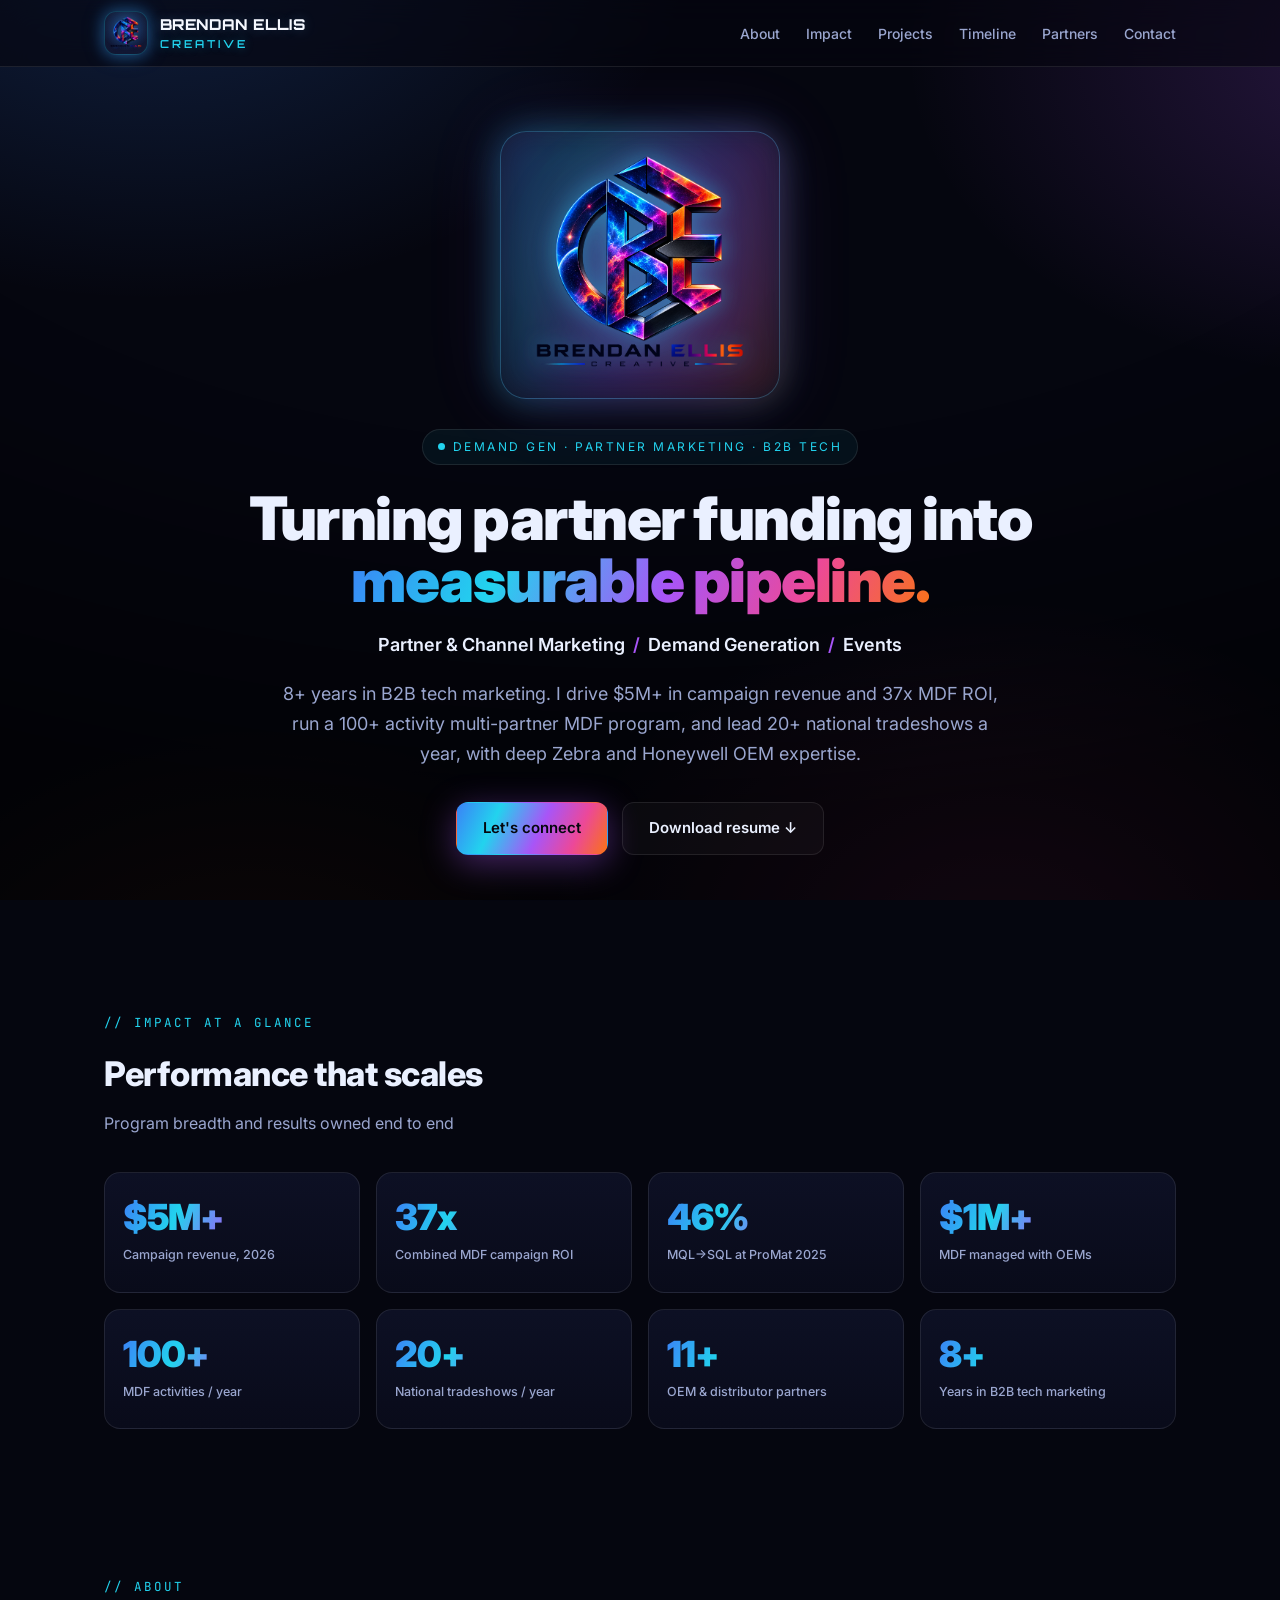
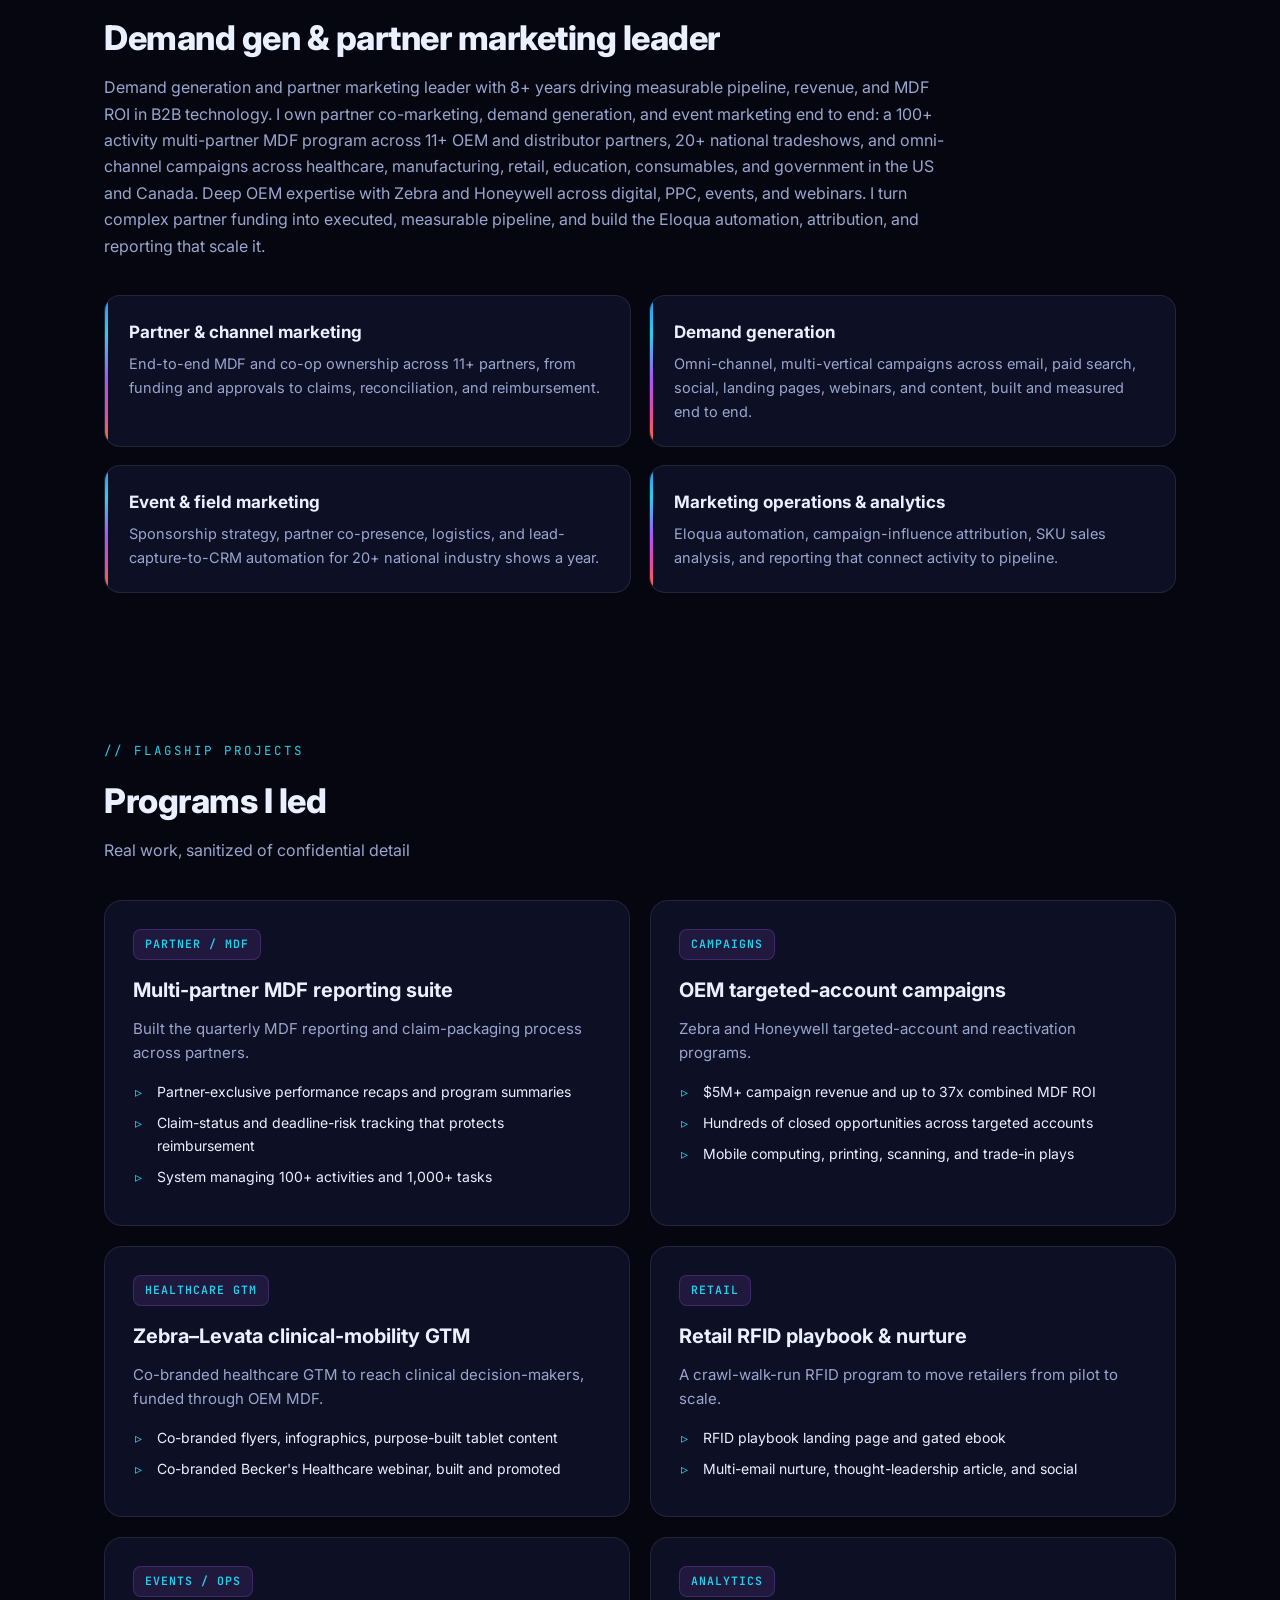
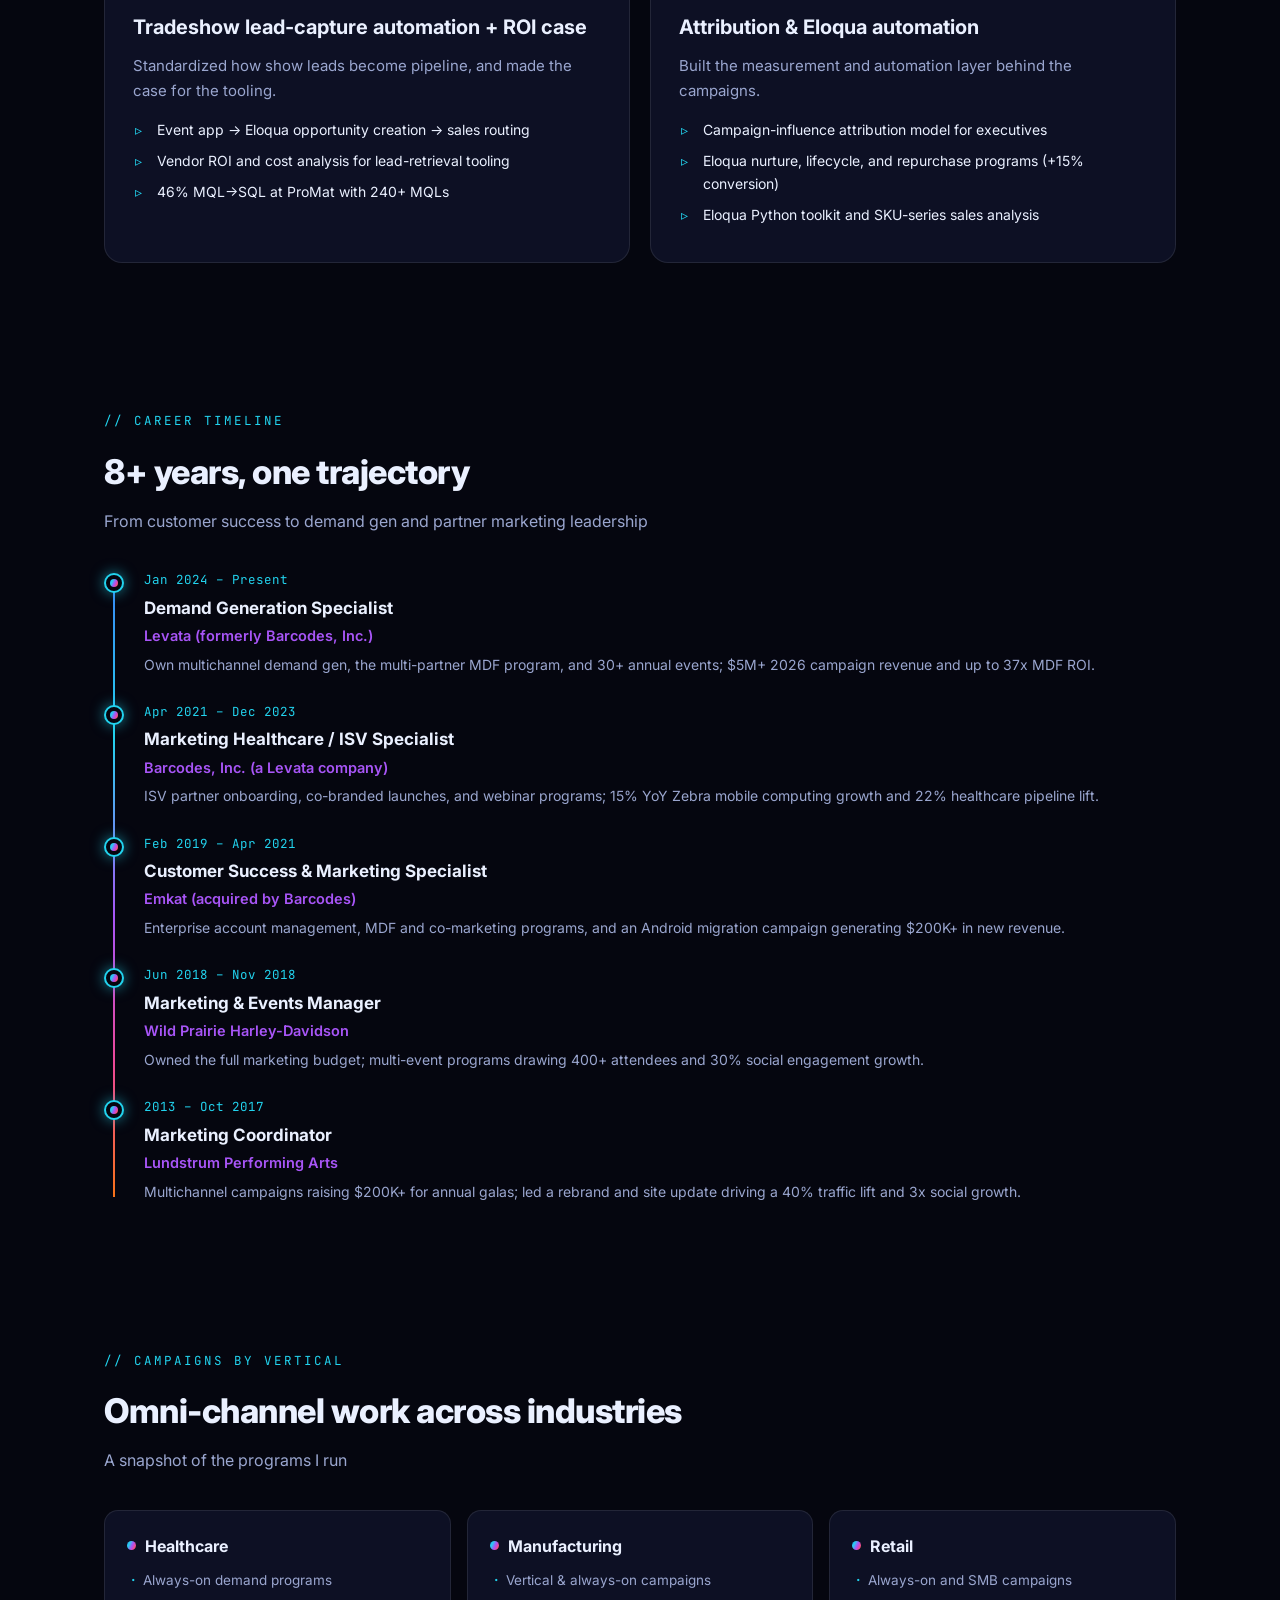
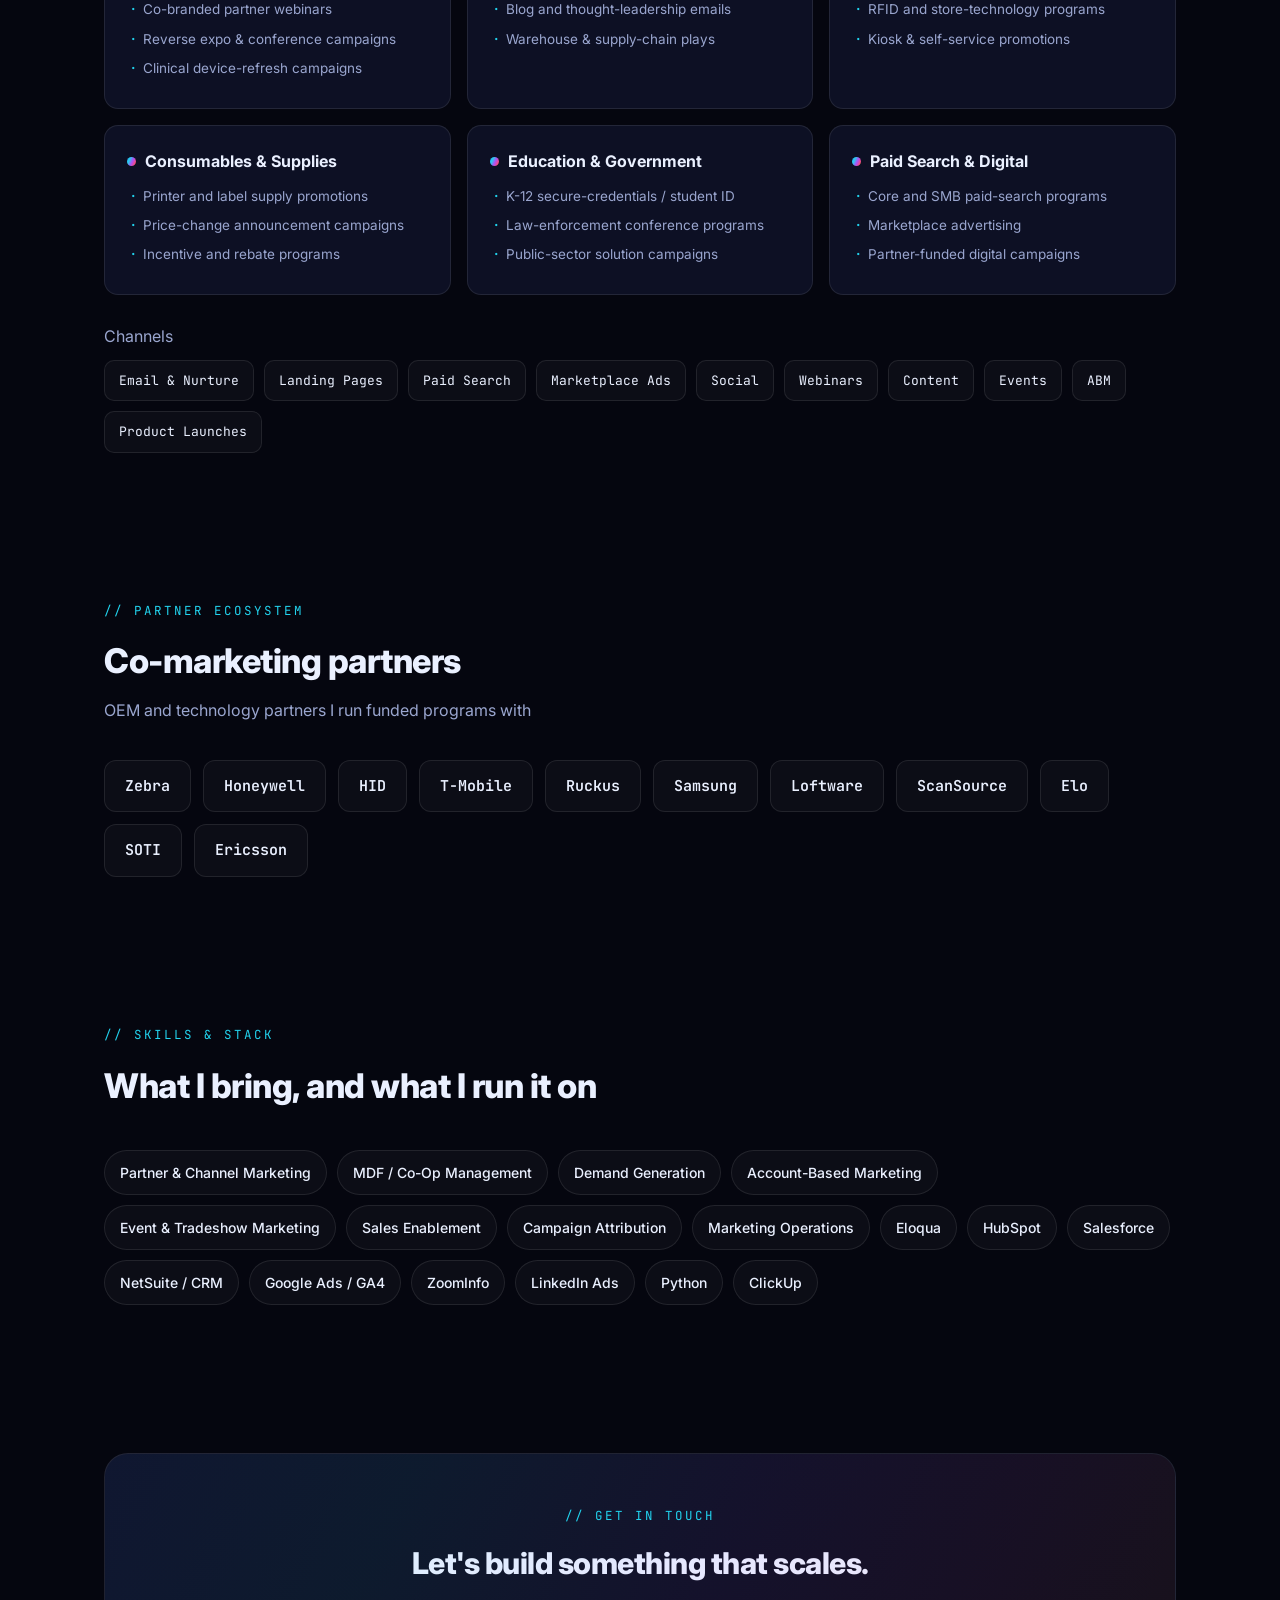
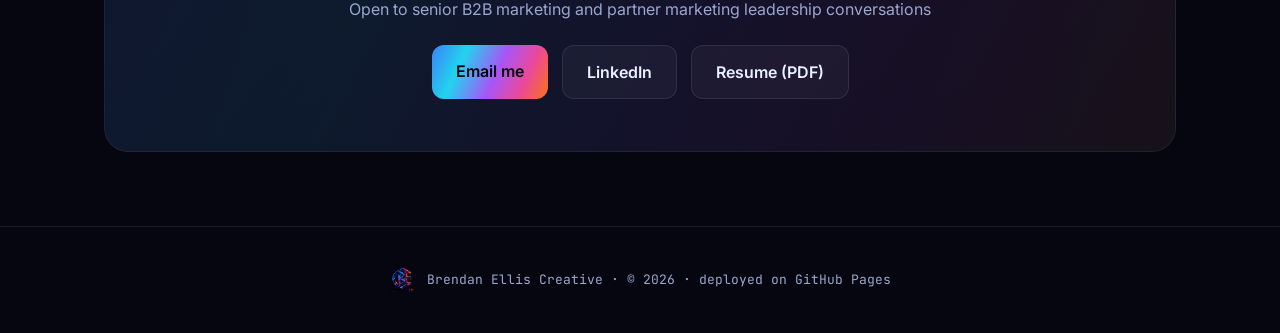
==== commit 60989f3a: "Improve logo contrast and visibility" ====
--- a/index.html
+++ b/index.html
@@ -38,16 +38,18 @@
   nav{position:sticky;top:0;z-index:30;background:rgba(5,6,15,.62);backdrop-filter:blur(14px);border-bottom:1px solid var(--line)}
   nav .wrap{display:flex;align-items:center;justify-content:space-between;height:66px}
   nav .brand{display:flex;align-items:center;gap:12px;font-weight:800;letter-spacing:.4px}
-  nav .brand img{width:38px;height:38px;filter:drop-shadow(0 0 10px rgba(59,130,246,.5))}
-  nav .brand .bt{font-family:'Orbitron',sans-serif;font-size:15px}
-  nav .brand .bt .c{color:var(--muted);font-weight:600;font-size:11px;letter-spacing:3px;display:block;margin-top:-2px}
+  nav .brand img{width:44px;height:44px;object-fit:contain;padding:4px;border:1px solid rgba(34,211,238,.24);border-radius:12px;background:radial-gradient(circle at 50% 35%,rgba(80,190,255,.22),rgba(14,18,44,.88) 70%);box-shadow:0 0 18px rgba(34,211,238,.16),inset 0 0 12px rgba(255,255,255,.04);filter:drop-shadow(0 0 8px rgba(59,130,246,.55))}
+  nav .brand .bt{font-family:'Orbitron',sans-serif;font-size:15px;color:#f5f8ff;text-shadow:0 0 12px rgba(120,200,255,.22)}
+  nav .brand .bt .c{color:var(--cyan);font-weight:600;font-size:11px;letter-spacing:3px;display:block;margin-top:-2px;text-shadow:0 0 10px rgba(34,211,238,.34)}
   nav .links a{color:var(--muted);margin-left:22px;font-size:14px;font-weight:500;transition:.2s}
   nav .links a:hover{color:var(--ink)}
 
   /* hero */
   header.hero{position:relative;padding:64px 0 84px;text-align:center}
-  .logo-badge{width:150px;height:150px;margin:0 auto 26px;filter:drop-shadow(0 0 34px rgba(168,85,247,.45));animation:hover 6s ease-in-out infinite}
-  @keyframes hover{0%,100%{transform:translateY(0)}50%{transform:translateY(-10px)}}
+  .logo-frame{position:relative;display:inline-flex;align-items:center;justify-content:center;margin:0 auto 30px;padding:18px 24px;border:1px solid rgba(90,210,255,.30);border-radius:26px;background:radial-gradient(circle at 50% 35%,rgba(65,175,255,.24),rgba(22,26,60,.76) 64%,rgba(8,10,28,.90) 100%);box-shadow:0 0 38px rgba(34,211,238,.20),0 0 76px rgba(168,85,247,.14),inset 0 0 28px rgba(255,255,255,.045);backdrop-filter:blur(10px);animation:hover 6s ease-in-out infinite}
+  .logo-frame::before{content:"";position:absolute;inset:-2px;border-radius:28px;background:var(--grad);opacity:.18;filter:blur(16px);z-index:-1}
+  .logo-badge{display:block;width:230px;height:auto;filter:drop-shadow(0 0 11px rgba(34,211,238,.42)) drop-shadow(0 0 25px rgba(168,85,247,.28))}
+  @keyframes hover{0%,100%{transform:translateY(0)}50%{transform:translateY(-8px)}}
   .eyebrow{display:inline-flex;align-items:center;gap:8px;font-size:12px;letter-spacing:2.5px;text-transform:uppercase;color:var(--cyan);border:1px solid var(--line);background:rgba(34,211,238,.06);padding:7px 15px;border-radius:999px}
   .eyebrow .pulse{width:7px;height:7px;border-radius:50%;background:var(--cyan);animation:pulse 2s infinite}
   @keyframes pulse{0%{box-shadow:0 0 0 0 rgba(34,211,238,.5)}70%{box-shadow:0 0 0 10px rgba(34,211,238,0)}100%{box-shadow:0 0 0 0 rgba(34,211,238,0)}}
@@ -140,7 +142,7 @@
   @media(max-width:860px){
     .stats{grid-template-columns:repeat(2,1fr)}.cards,.pillars{grid-template-columns:1fr}.vgrid{grid-template-columns:1fr}
     header.hero h1{font-size:40px}nav .links{display:none}section{padding:56px 0}.contact-wrap{padding:34px 20px}
-    .logo-badge{width:120px;height:120px}
+    .logo-frame{padding:14px 17px;border-radius:22px;margin-bottom:26px}.logo-badge{width:190px}
   }
 </style>
 </head>
@@ -162,7 +164,7 @@
 </div></nav>
 
 <header class="hero"><div class="wrap">
-  <img class="logo-badge" src="BEC-logo.png" alt="Brendan Ellis Creative">
+  <div class="logo-frame"><img class="logo-badge" src="BEC-logo.png" alt="Brendan Ellis Creative"></div>
   <div><span class="eyebrow"><span class="pulse"></span>Demand Gen · Partner Marketing · B2B Tech</span></div>
   <h1>Turning partner funding into <span class="gtext">measurable pipeline.</span></h1>
   <div class="role">Partner &amp; Channel Marketing<span class="sep">/</span>Demand Generation<span class="sep">/</span>Events</div>
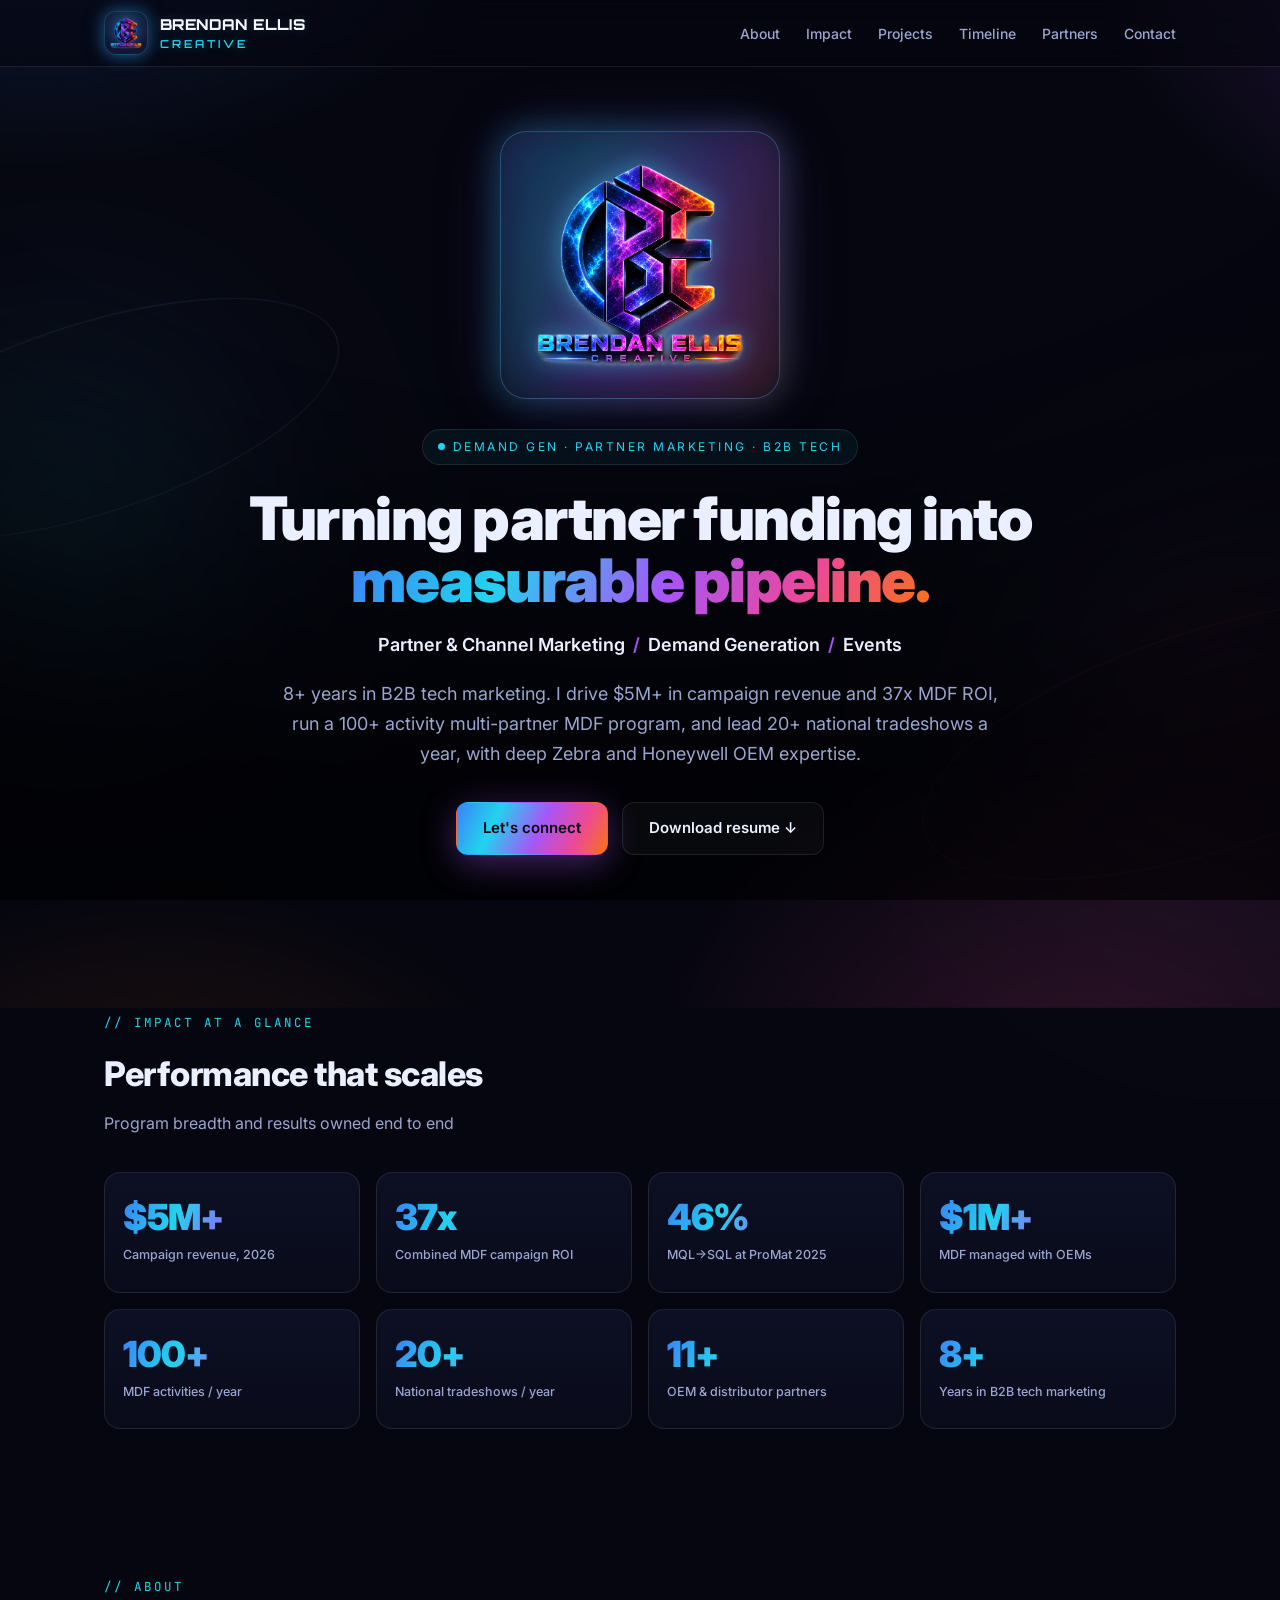
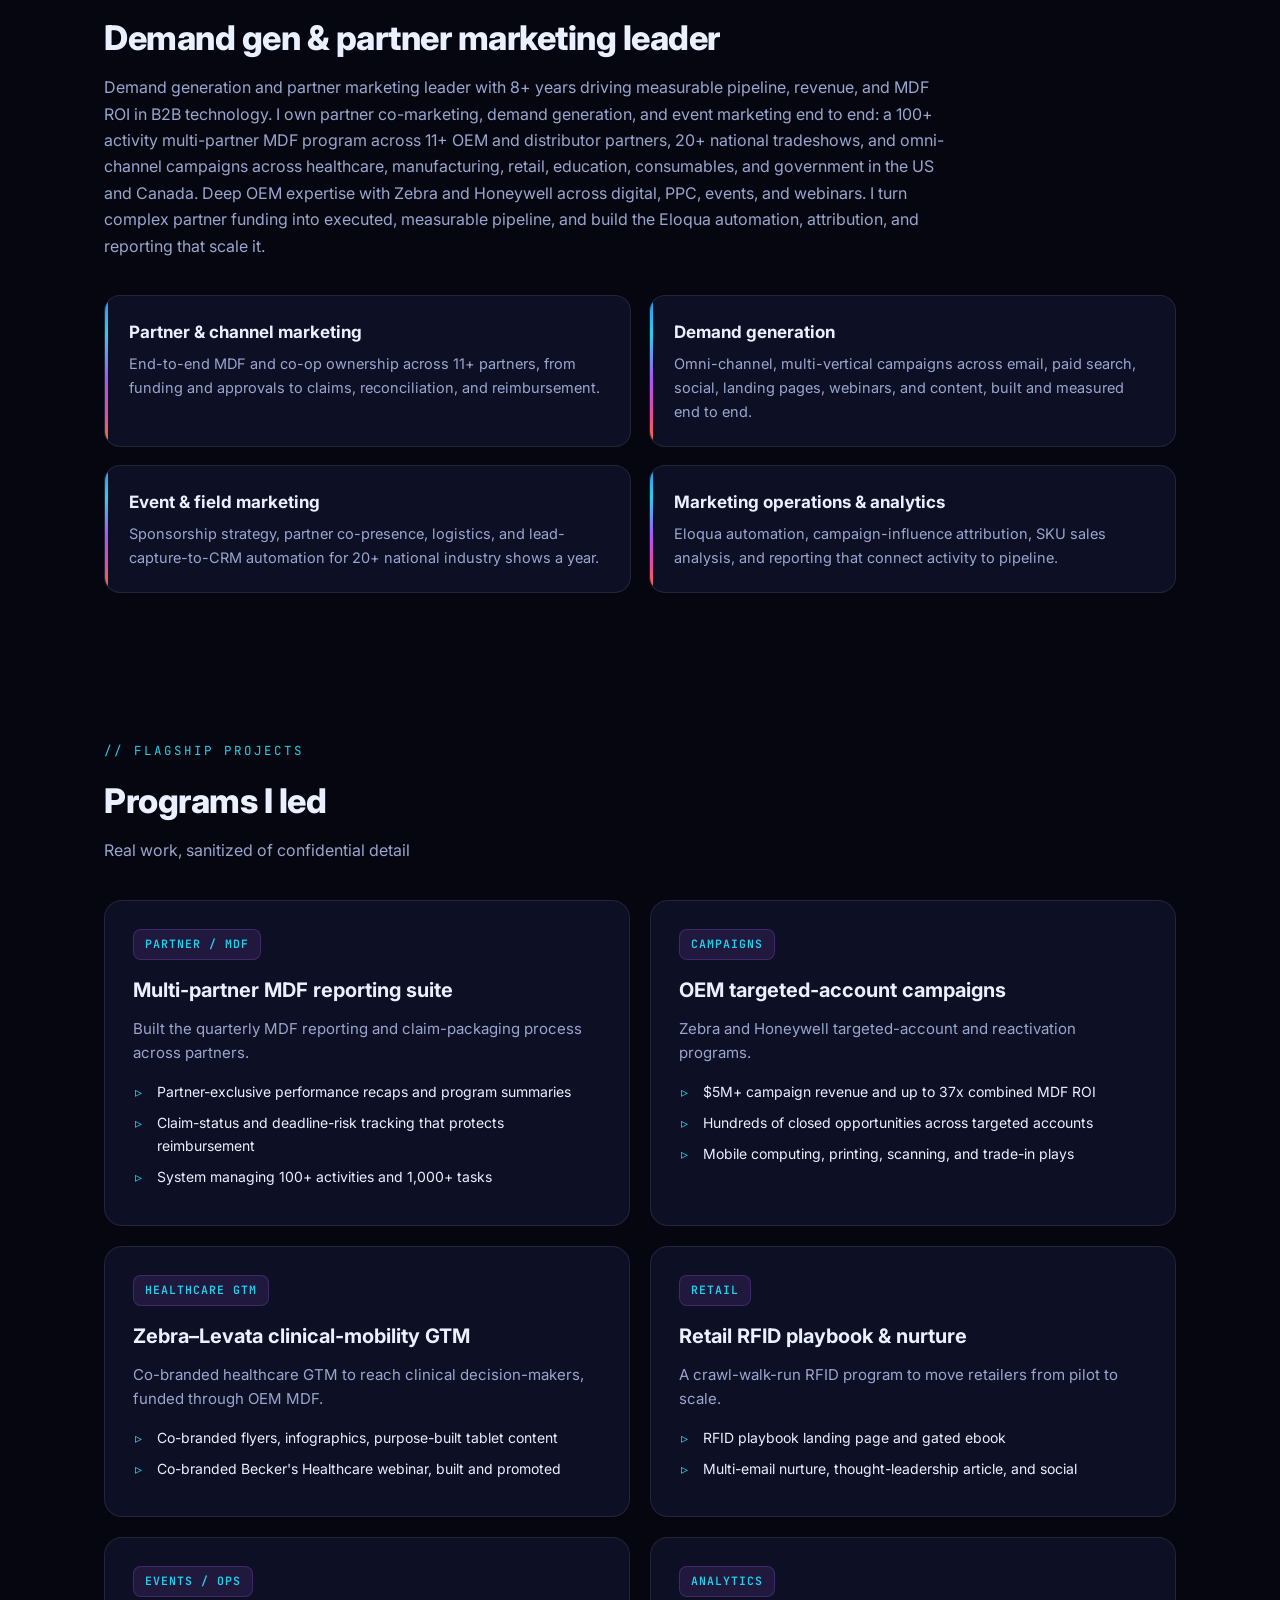
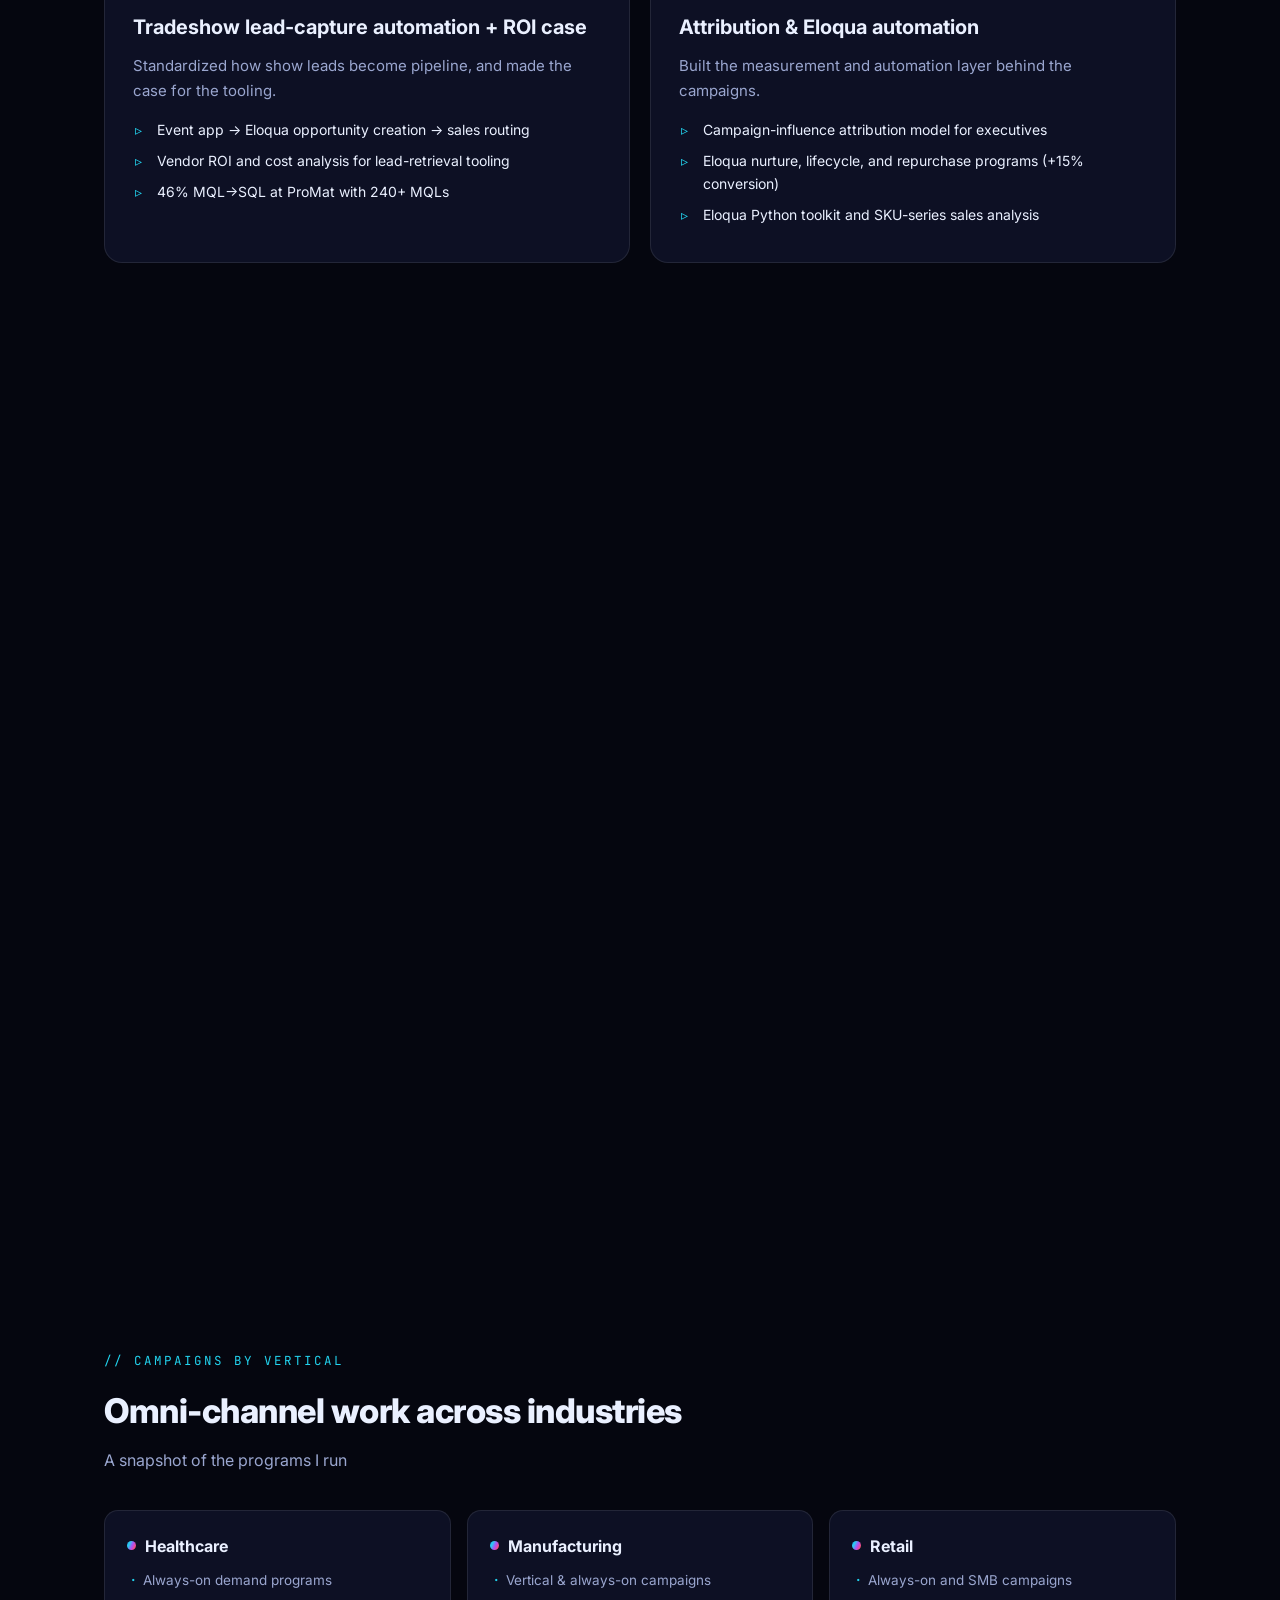
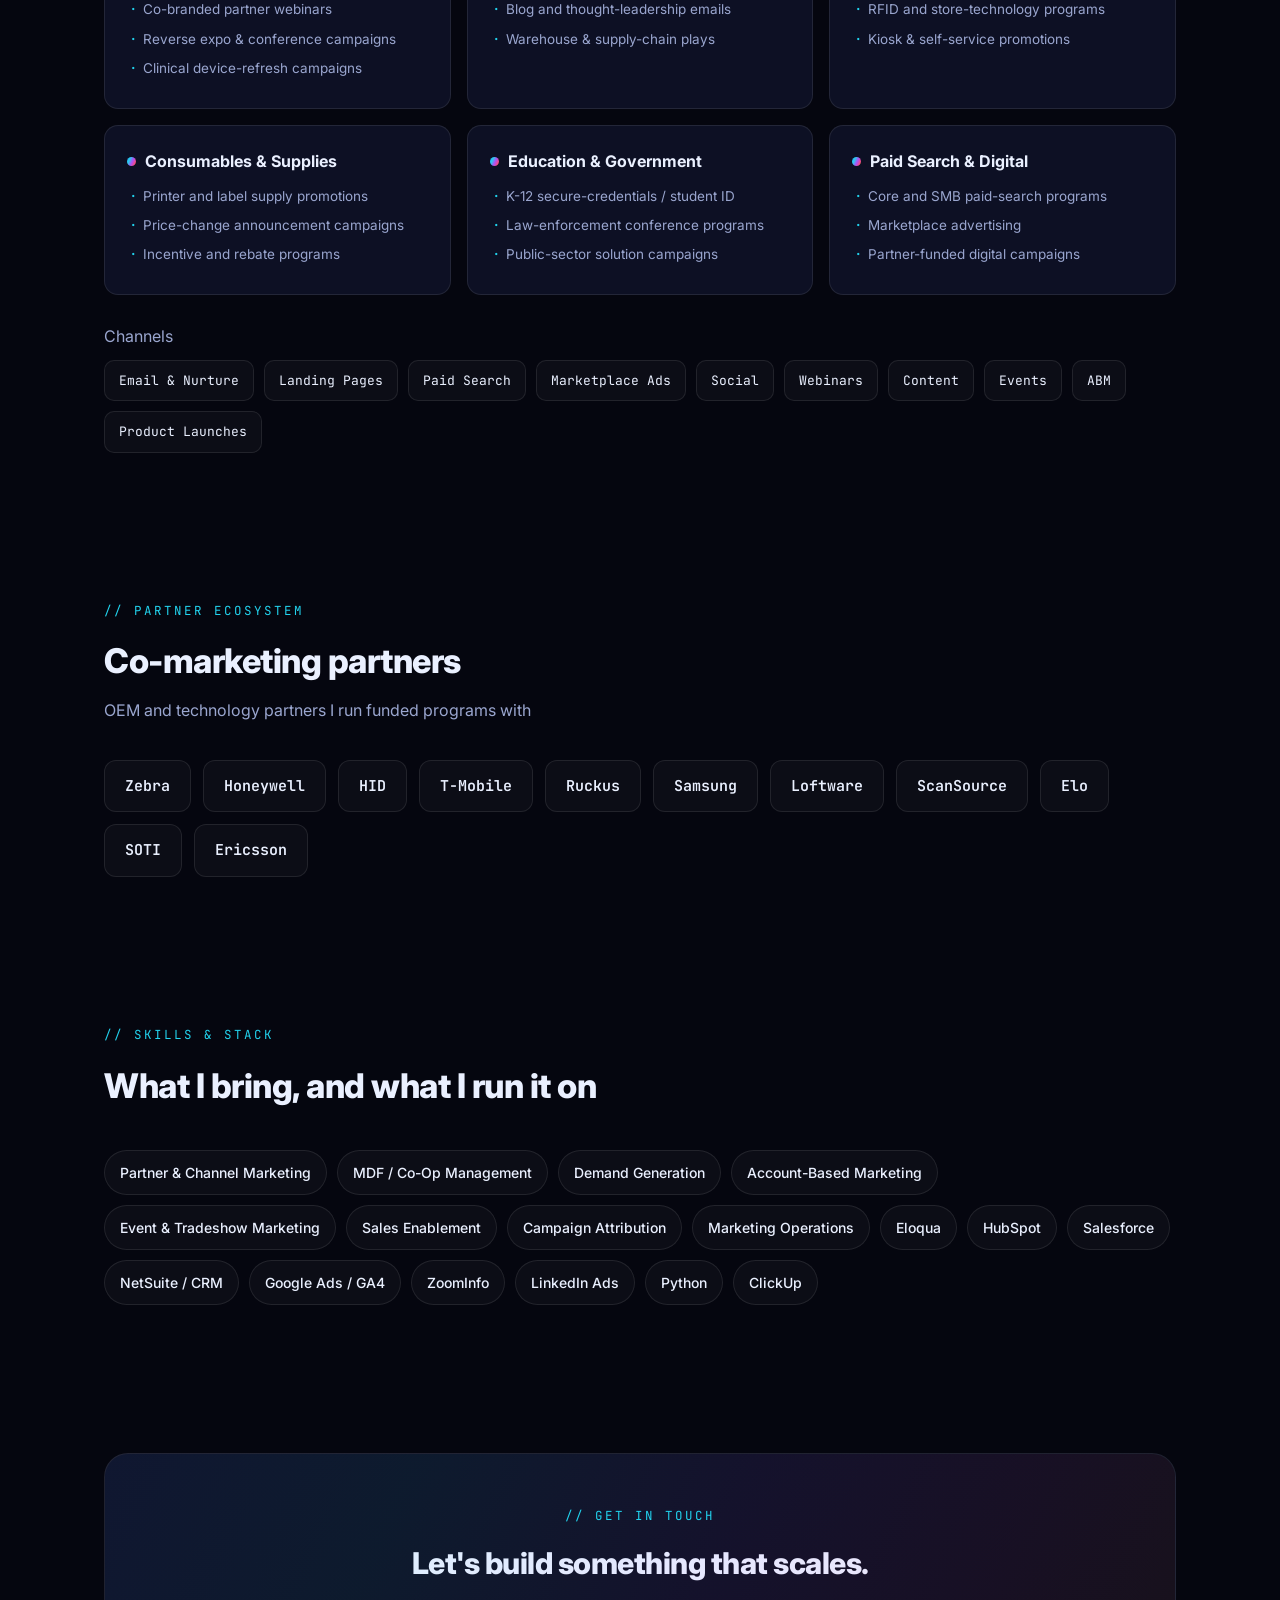
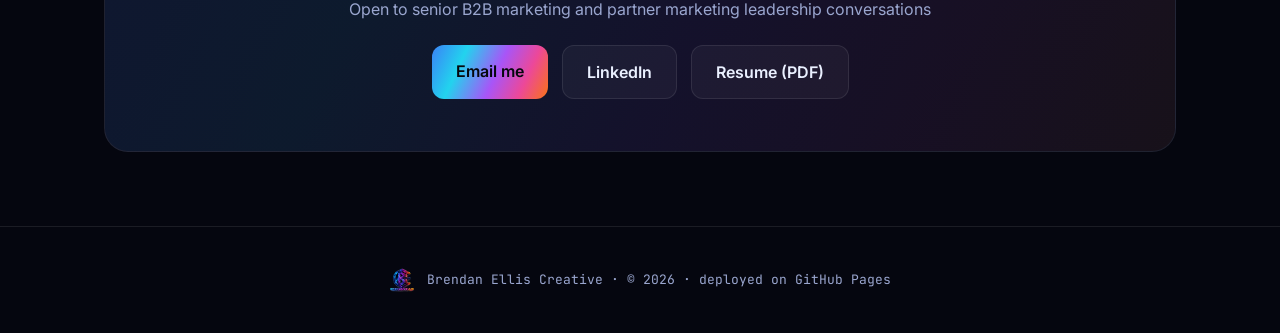
==== commit 16204870: "Enhance animated space background and update logo" ====
--- a/index.html
+++ b/index.html
@@ -5,7 +5,7 @@
 <meta name="viewport" content="width=device-width, initial-scale=1.0">
 <title>Brendan Ellis Creative — B2B Marketing Leader</title>
 <meta name="description" content="Brendan Ellis Creative — Demand generation and partner marketing leader. MDF programs, national events, and omni-channel campaigns in B2B tech.">
-<link rel="icon" type="image/png" href="BEC-logo.png">
+<link rel="icon" type="image/png" href="BECV-dark-background.png">
 <link rel="preconnect" href="https://fonts.googleapis.com">
 <link rel="preconnect" href="https://fonts.gstatic.com" crossorigin>
 <link href="https://fonts.googleapis.com/css2?family=Inter:wght@400;500;600;700;800;900&family=JetBrains+Mono:wght@400;500;600&family=Orbitron:wght@600;800&display=swap" rel="stylesheet">
@@ -25,14 +25,30 @@
   .gtext{background:var(--grad);-webkit-background-clip:text;background-clip:text;-webkit-text-fill-color:transparent}
 
   /* space background */
-  #stars{position:fixed;inset:0;z-index:-3;display:block}
-  .nebula{position:fixed;inset:0;z-index:-2;background:
-     radial-gradient(900px 620px at 12% -8%,rgba(59,130,246,.22),transparent 60%),
-     radial-gradient(820px 560px at 108% 6%,rgba(168,85,247,.20),transparent 58%),
-     radial-gradient(760px 620px at 78% 108%,rgba(236,72,153,.16),transparent 60%),
-     radial-gradient(700px 560px at 20% 118%,rgba(249,115,22,.12),transparent 60%),
-     var(--bg)}
-  .vign{position:fixed;inset:0;z-index:-1;pointer-events:none;background:radial-gradient(120% 90% at 50% 0%,transparent 55%,rgba(0,0,0,.55) 100%)}
+  #stars{position:fixed;inset:0;z-index:-5;display:block}
+  .nebula{position:fixed;inset:-12%;z-index:-4;background:
+     radial-gradient(900px 620px at 12% -8%,rgba(59,130,246,.26),transparent 60%),
+     radial-gradient(820px 560px at 108% 6%,rgba(168,85,247,.24),transparent 58%),
+     radial-gradient(760px 620px at 78% 108%,rgba(236,72,153,.18),transparent 60%),
+     radial-gradient(700px 560px at 20% 118%,rgba(249,115,22,.14),transparent 60%),
+     var(--bg);animation:nebula-drift 28s ease-in-out infinite alternate;will-change:transform}
+  .cosmic-cloud{position:fixed;width:46vw;height:46vw;min-width:420px;min-height:420px;border-radius:50%;z-index:-3;pointer-events:none;filter:blur(72px);opacity:.15;mix-blend-mode:screen;will-change:transform}
+  .cloud-one{left:-18vw;top:22vh;background:radial-gradient(circle,rgba(34,211,238,.8),rgba(59,130,246,.28) 42%,transparent 70%);animation:cloud-one 24s ease-in-out infinite alternate}
+  .cloud-two{right:-20vw;top:48vh;background:radial-gradient(circle,rgba(236,72,153,.72),rgba(168,85,247,.28) 42%,transparent 70%);animation:cloud-two 31s ease-in-out infinite alternate}
+  .orbit{position:fixed;z-index:-2;border:1px solid rgba(125,190,255,.11);border-radius:50%;pointer-events:none;transform:rotate(-18deg)}
+  .orbit-one{width:520px;height:190px;left:-170px;top:36vh;animation:orbit-pulse 9s ease-in-out infinite}
+  .orbit-two{width:600px;height:220px;right:-230px;top:70vh;border-color:rgba(236,72,153,.10);animation:orbit-pulse 12s ease-in-out -4s infinite}
+  .meteor{position:fixed;z-index:-1;width:150px;height:2px;pointer-events:none;opacity:0;background:linear-gradient(90deg,transparent,rgba(180,225,255,.85),#fff);border-radius:999px;filter:drop-shadow(0 0 6px rgba(80,190,255,.9));transform:rotate(-28deg)}
+  .meteor::after{content:"";position:absolute;right:0;top:-2px;width:6px;height:6px;border-radius:50%;background:#fff;box-shadow:0 0 12px #7dd3fc}
+  .meteor-one{top:18%;left:-190px;animation:shoot 11s linear 1s infinite}
+  .meteor-two{top:58%;left:-220px;animation:shoot 15s linear 6s infinite}
+  .meteor-three{top:82%;left:-180px;animation:shoot 19s linear 11s infinite}
+  .vign{position:fixed;inset:0;z-index:-1;pointer-events:none;background:radial-gradient(120% 90% at 50% 0%,transparent 50%,rgba(0,0,0,.62) 100%)}
+  @keyframes nebula-drift{0%{transform:translate3d(-2%,-1%,0) scale(1)}100%{transform:translate3d(3%,2%,0) scale(1.08)}}
+  @keyframes cloud-one{0%{transform:translate3d(-4%,0,0) scale(.9)}100%{transform:translate3d(28%,12%,0) scale(1.12)}}
+  @keyframes cloud-two{0%{transform:translate3d(3%,8%,0) scale(1.05)}100%{transform:translate3d(-30%,-12%,0) scale(.88)}}
+  @keyframes orbit-pulse{0%,100%{opacity:.28;transform:rotate(-18deg) scale(.96)}50%{opacity:.7;transform:rotate(-12deg) scale(1.05)}}
+  @keyframes shoot{0%,82%{opacity:0;transform:translate3d(0,0,0) rotate(-28deg)}84%{opacity:1}92%{opacity:.9}100%{opacity:0;transform:translate3d(125vw,68vh,0) rotate(-28deg)}}
 
   /* nav */
   nav{position:sticky;top:0;z-index:30;background:rgba(5,6,15,.62);backdrop-filter:blur(14px);border-bottom:1px solid var(--line)}
@@ -144,15 +160,28 @@
     header.hero h1{font-size:40px}nav .links{display:none}section{padding:56px 0}.contact-wrap{padding:34px 20px}
     .logo-frame{padding:14px 17px;border-radius:22px;margin-bottom:26px}.logo-badge{width:190px}
   }
+  @media (prefers-reduced-motion:reduce){
+    html{scroll-behavior:auto}
+    .nebula,.cosmic-cloud,.orbit,.meteor,.logo-frame,.eyebrow .pulse{animation:none!important}
+    .meteor{display:none}
+    .reveal{opacity:1;transform:none;transition:none}
+  }
 </style>
 </head>
 <body>
 <canvas id="stars"></canvas>
 <div class="nebula"></div>
+<div class="cosmic-cloud cloud-one"></div>
+<div class="cosmic-cloud cloud-two"></div>
+<div class="orbit orbit-one"></div>
+<div class="orbit orbit-two"></div>
+<div class="meteor meteor-one"></div>
+<div class="meteor meteor-two"></div>
+<div class="meteor meteor-three"></div>
 <div class="vign"></div>
 
 <nav><div class="wrap">
-  <span class="brand"><img src="BEC-logo.png" alt="Brendan Ellis Creative logo"><span class="bt">BRENDAN ELLIS<span class="c">CREATIVE</span></span></span>
+  <span class="brand"><img src="BECV-dark-background.png" alt="Brendan Ellis Creative logo"><span class="bt">BRENDAN ELLIS<span class="c">CREATIVE</span></span></span>
   <div class="links">
     <a href="#about">About</a>
     <a href="#impact">Impact</a>
@@ -164,7 +193,7 @@
 </div></nav>
 
 <header class="hero"><div class="wrap">
-  <div class="logo-frame"><img class="logo-badge" src="BEC-logo.png" alt="Brendan Ellis Creative"></div>
+  <div class="logo-frame"><img class="logo-badge" src="BECV-dark-background.png" alt="Brendan Ellis Creative"></div>
   <div><span class="eyebrow"><span class="pulse"></span>Demand Gen · Partner Marketing · B2B Tech</span></div>
   <h1>Turning partner funding into <span class="gtext">measurable pipeline.</span></h1>
   <div class="role">Partner &amp; Channel Marketing<span class="sep">/</span>Demand Generation<span class="sep">/</span>Events</div>
@@ -275,15 +304,16 @@
   </div>
 </div></section>
 
-<footer><img src="BEC-logo.png" alt="BE Creative"> Brendan Ellis Creative · © 2026 · deployed on GitHub Pages</footer>
+<footer><img src="BECV-dark-background.png" alt="BE Creative"> Brendan Ellis Creative · © 2026 · deployed on GitHub Pages</footer>
 
 <script>
   // starfield
   const cv=document.getElementById('stars'),ctx=cv.getContext('2d');let W,H,stars;
-  function resize(){W=cv.width=innerWidth;H=cv.height=innerHeight;stars=Array.from({length:Math.min(220,Math.floor(W*H/9000))},()=>({x:Math.random()*W,y:Math.random()*H,z:Math.random()*1.4+.3,tw:Math.random()*Math.PI*2}))}
+  const reduceMotion=matchMedia('(prefers-reduced-motion: reduce)').matches;
+  function resize(){W=cv.width=innerWidth;H=cv.height=innerHeight;stars=Array.from({length:Math.min(340,Math.floor(W*H/6200))},()=>({x:Math.random()*W,y:Math.random()*H,z:Math.random()*1.8+.25,tw:Math.random()*Math.PI*2,drift:(Math.random()-.5)*.035}))}
   resize();addEventListener('resize',resize);
-  const cols=['255,255,255','160,200,255','230,170,255','255,190,150'];
-  function draw(t){ctx.clearRect(0,0,W,H);for(const s of stars){s.y+=s.z*0.12;if(s.y>H){s.y=0;s.x=Math.random()*W;}const a=0.5+0.5*Math.sin(t/700+s.tw);const c=cols[Math.floor((s.x+s.y)%cols.length)];ctx.beginPath();ctx.fillStyle='rgba('+c+','+(a*0.9)+')';ctx.arc(s.x,s.y,s.z,0,7);ctx.fill();}requestAnimationFrame(draw);}
+  const cols=['255,255,255','150,205,255','225,165,255','255,185,145','120,230,255'];
+  function draw(t){ctx.clearRect(0,0,W,H);for(const s of stars){if(!reduceMotion){s.y+=s.z*.095;s.x+=s.drift*s.z}if(s.y>H){s.y=0;s.x=Math.random()*W}if(s.x<0)s.x=W;if(s.x>W)s.x=0;const a=.35+.65*Math.sin(t/(520+s.z*160)+s.tw);const c=cols[Math.floor((s.x+s.y)%cols.length)];ctx.beginPath();ctx.fillStyle='rgba('+c+','+(Math.max(.12,a)*.92)+')';ctx.shadowColor='rgba('+c+',.55)';ctx.shadowBlur=s.z>1.35?5:0;ctx.arc(s.x,s.y,s.z,0,Math.PI*2);ctx.fill()}ctx.shadowBlur=0;if(!reduceMotion)requestAnimationFrame(draw)}
   requestAnimationFrame(draw);
   // reveal
   const io=new IntersectionObserver((es)=>{es.forEach(e=>{if(e.isIntersecting){e.target.classList.add('in');io.unobserve(e.target);}})},{threshold:.12});
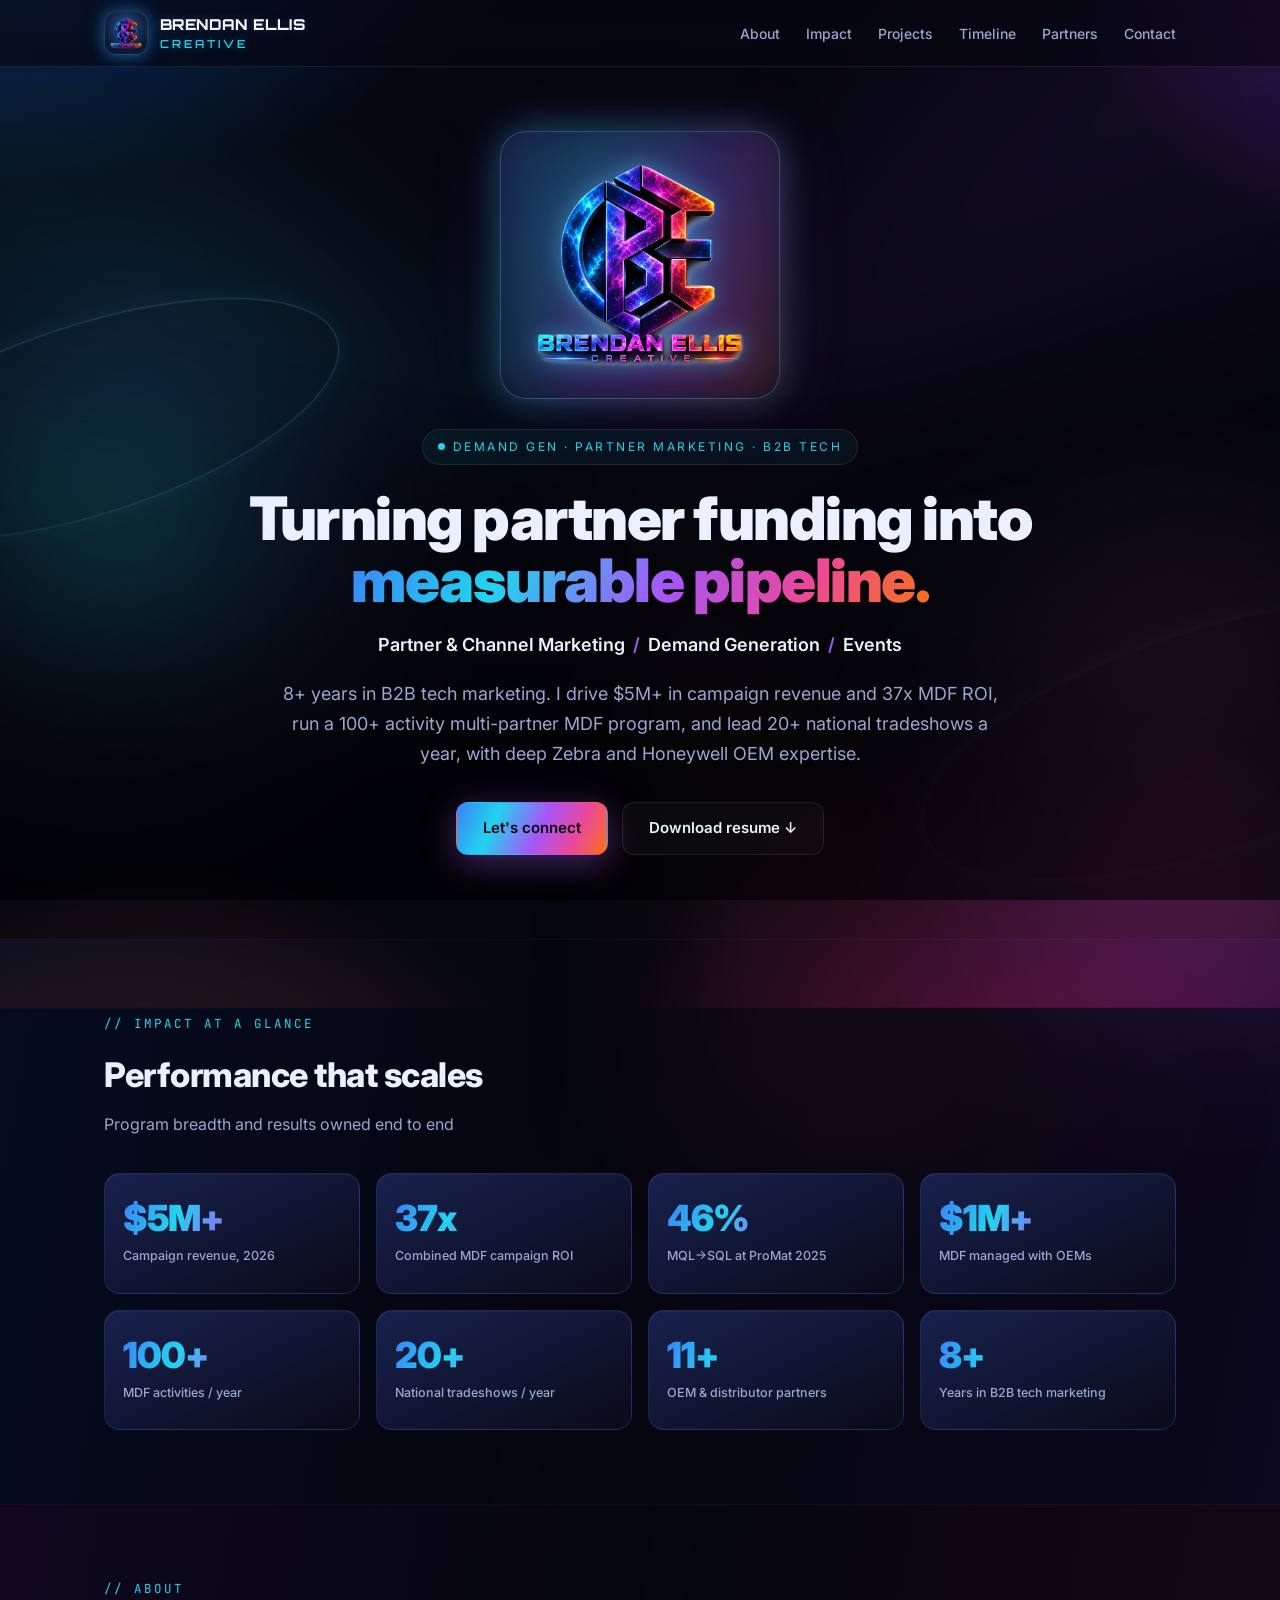
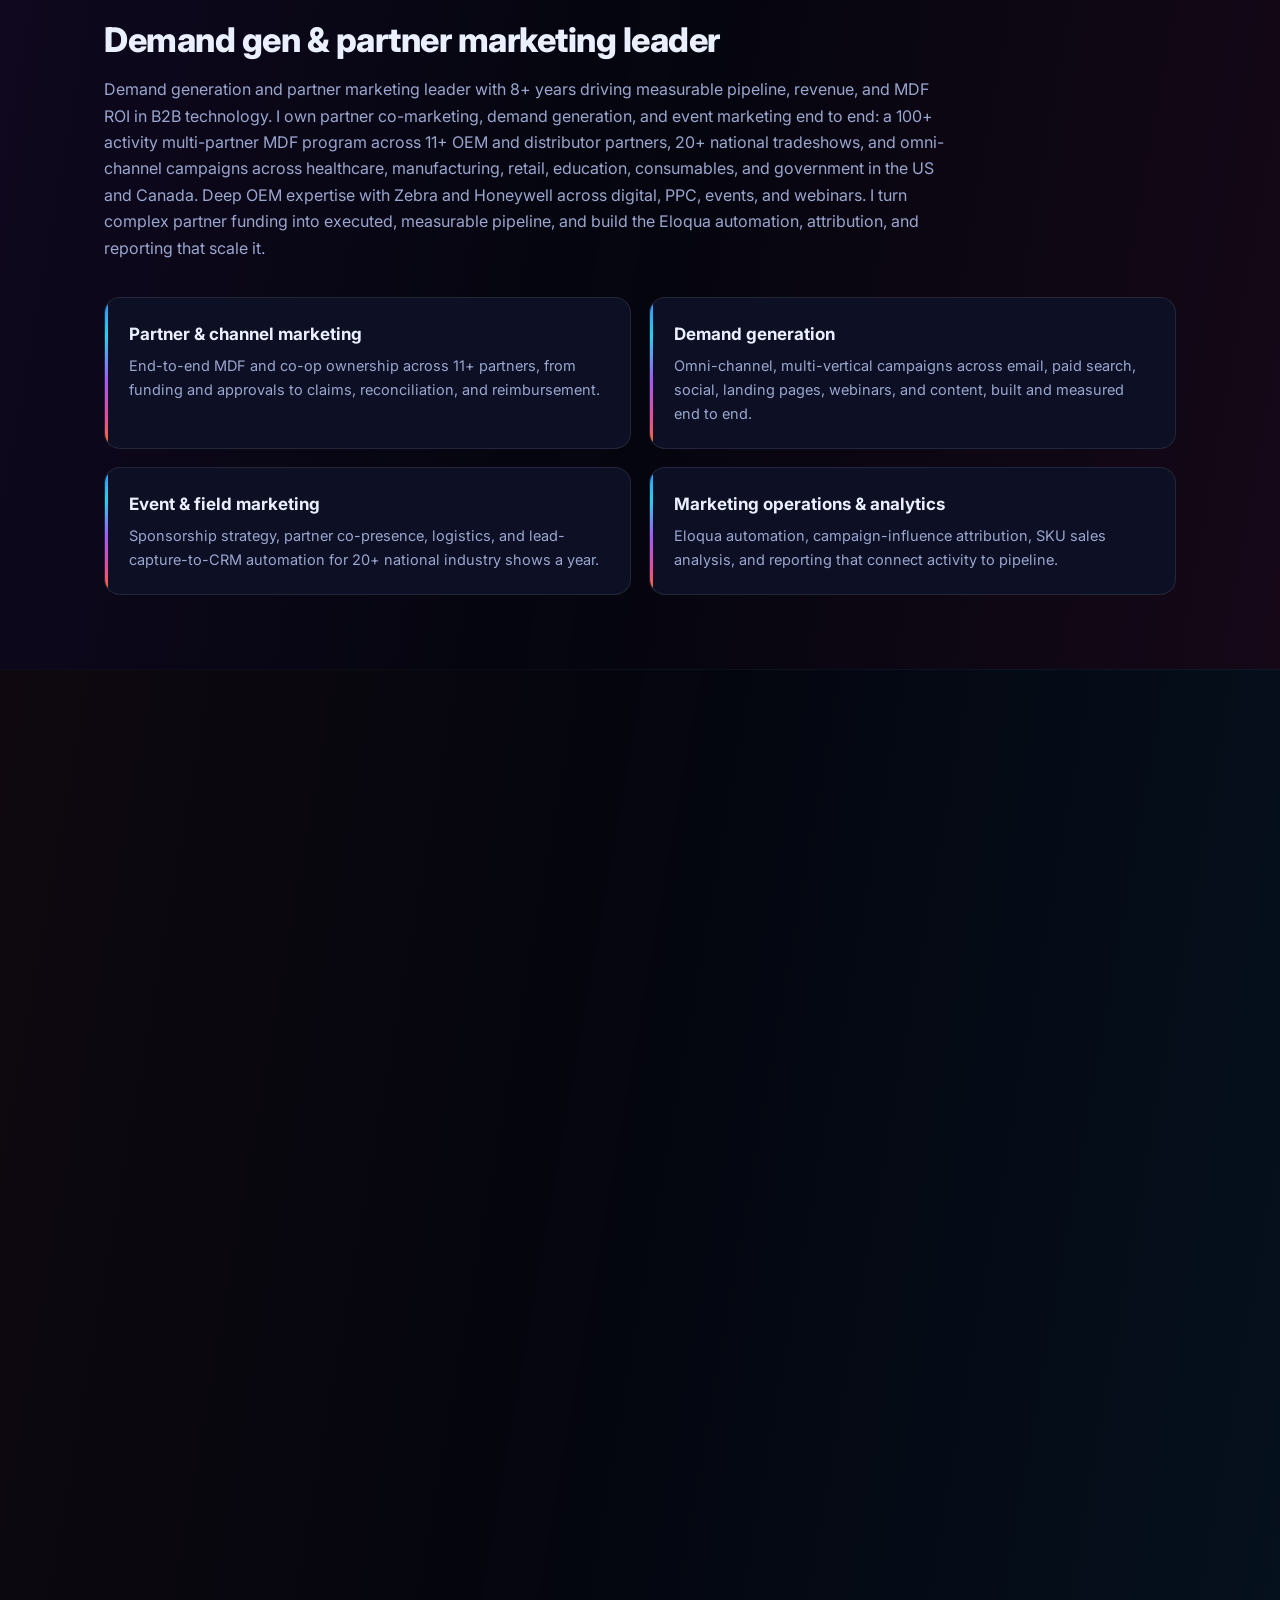
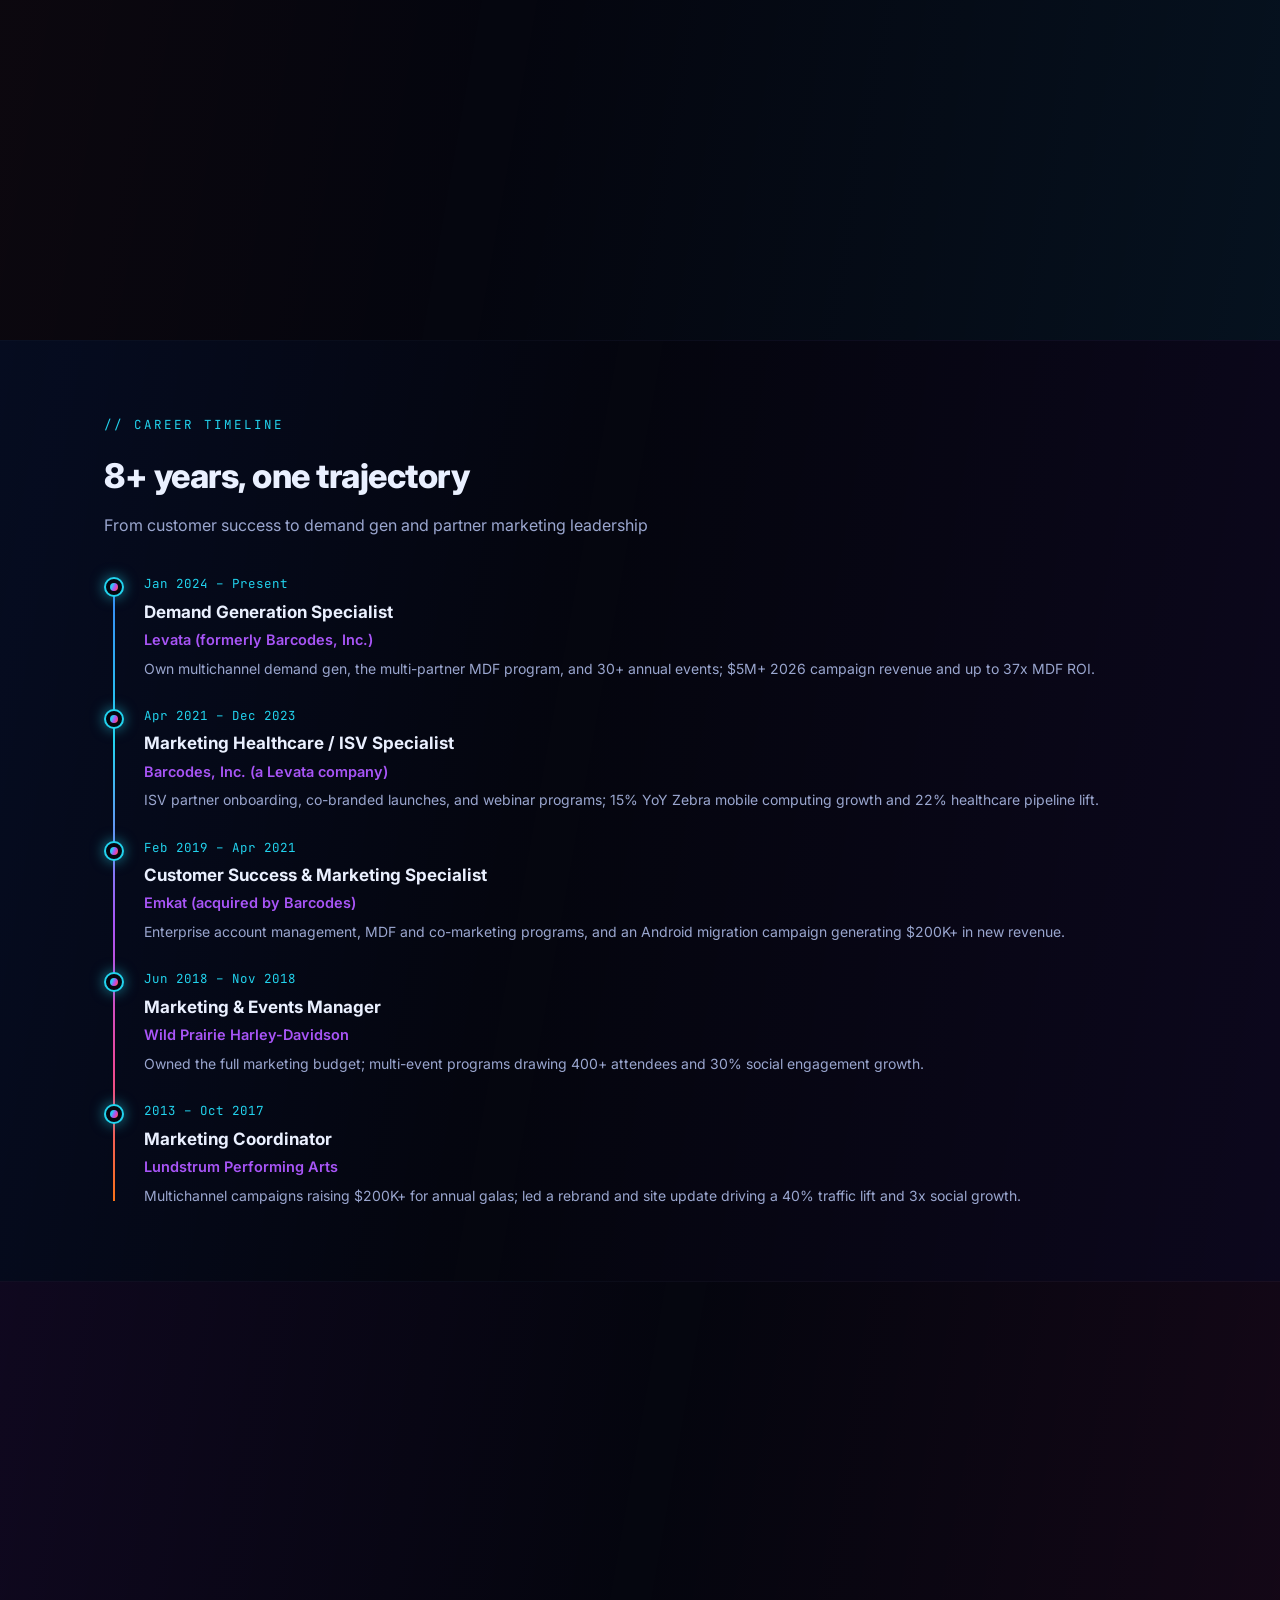
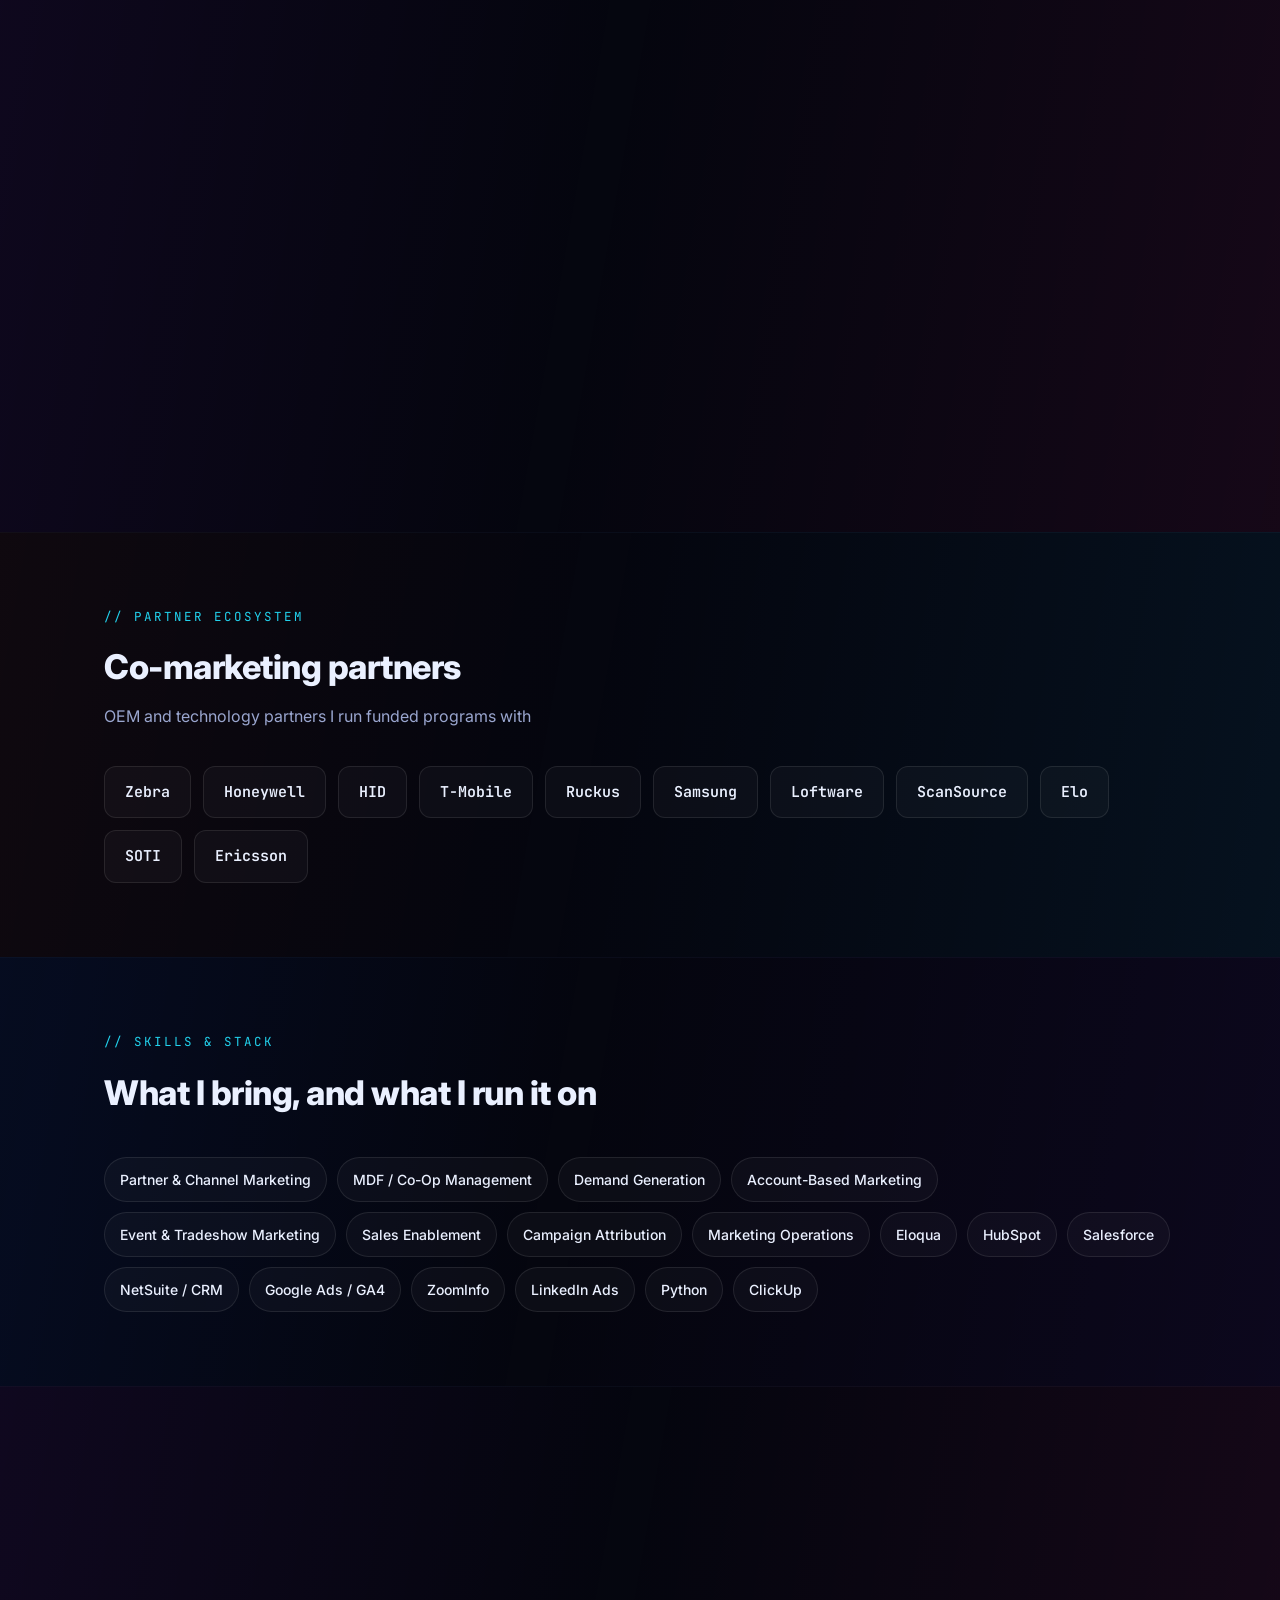
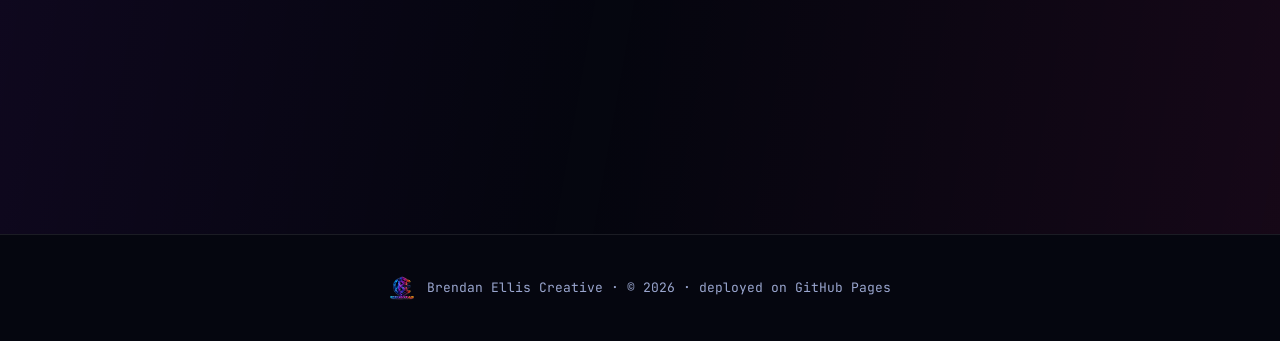
==== commit 136357ff: "Increase cosmic color and background intensity" ====
--- a/index.html
+++ b/index.html
@@ -18,7 +18,8 @@
   }
   *{box-sizing:border-box;margin:0;padding:0}
   html{scroll-behavior:smooth}
-  body{font-family:'Inter',-apple-system,BlinkMacSystemFont,"Segoe UI",Roboto,sans-serif;color:var(--ink);background:var(--bg);line-height:1.65;overflow-x:hidden}
+  html{background:var(--bg)}
+  body{font-family:'Inter',-apple-system,BlinkMacSystemFont,"Segoe UI",Roboto,sans-serif;color:var(--ink);background:transparent;line-height:1.65;overflow-x:hidden}
   a{color:var(--cyan);text-decoration:none}
   .wrap{max-width:1120px;margin:0 auto;padding:0 24px}
   .mono{font-family:'JetBrains Mono',monospace}
@@ -27,15 +28,16 @@
   /* space background */
   #stars{position:fixed;inset:0;z-index:-5;display:block}
   .nebula{position:fixed;inset:-12%;z-index:-4;background:
-     radial-gradient(900px 620px at 12% -8%,rgba(59,130,246,.26),transparent 60%),
-     radial-gradient(820px 560px at 108% 6%,rgba(168,85,247,.24),transparent 58%),
-     radial-gradient(760px 620px at 78% 108%,rgba(236,72,153,.18),transparent 60%),
-     radial-gradient(700px 560px at 20% 118%,rgba(249,115,22,.14),transparent 60%),
+     radial-gradient(900px 620px at 12% -8%,rgba(25,105,255,.48),transparent 62%),
+     radial-gradient(820px 560px at 108% 6%,rgba(155,45,255,.42),transparent 60%),
+     radial-gradient(760px 620px at 78% 108%,rgba(255,35,145,.34),transparent 62%),
+     radial-gradient(700px 560px at 20% 118%,rgba(255,95,15,.27),transparent 62%),
      var(--bg);animation:nebula-drift 28s ease-in-out infinite alternate;will-change:transform}
-  .cosmic-cloud{position:fixed;width:46vw;height:46vw;min-width:420px;min-height:420px;border-radius:50%;z-index:-3;pointer-events:none;filter:blur(72px);opacity:.15;mix-blend-mode:screen;will-change:transform}
+  .cosmic-cloud{position:fixed;width:52vw;height:52vw;min-width:460px;min-height:460px;border-radius:50%;z-index:-3;pointer-events:none;filter:blur(54px);opacity:.42;mix-blend-mode:screen;will-change:transform}
   .cloud-one{left:-18vw;top:22vh;background:radial-gradient(circle,rgba(34,211,238,.8),rgba(59,130,246,.28) 42%,transparent 70%);animation:cloud-one 24s ease-in-out infinite alternate}
   .cloud-two{right:-20vw;top:48vh;background:radial-gradient(circle,rgba(236,72,153,.72),rgba(168,85,247,.28) 42%,transparent 70%);animation:cloud-two 31s ease-in-out infinite alternate}
-  .orbit{position:fixed;z-index:-2;border:1px solid rgba(125,190,255,.11);border-radius:50%;pointer-events:none;transform:rotate(-18deg)}
+  .aurora{position:fixed;inset:-30%;z-index:-2;pointer-events:none;opacity:.25;background:conic-gradient(from 210deg at 50% 50%,transparent 0 15%,rgba(34,211,238,.34) 23%,transparent 31% 48%,rgba(168,85,247,.34) 57%,transparent 66% 79%,rgba(249,115,22,.24) 87%,transparent 94%);filter:blur(70px);animation:aurora-turn 38s linear infinite;will-change:transform}
+  .orbit{position:fixed;z-index:-2;border:1px solid rgba(125,210,255,.24);border-radius:50%;pointer-events:none;transform:rotate(-18deg);box-shadow:0 0 20px rgba(34,211,238,.08)}
   .orbit-one{width:520px;height:190px;left:-170px;top:36vh;animation:orbit-pulse 9s ease-in-out infinite}
   .orbit-two{width:600px;height:220px;right:-230px;top:70vh;border-color:rgba(236,72,153,.10);animation:orbit-pulse 12s ease-in-out -4s infinite}
   .meteor{position:fixed;z-index:-1;width:150px;height:2px;pointer-events:none;opacity:0;background:linear-gradient(90deg,transparent,rgba(180,225,255,.85),#fff);border-radius:999px;filter:drop-shadow(0 0 6px rgba(80,190,255,.9));transform:rotate(-28deg)}
@@ -45,6 +47,7 @@
   .meteor-three{top:82%;left:-180px;animation:shoot 19s linear 11s infinite}
   .vign{position:fixed;inset:0;z-index:-1;pointer-events:none;background:radial-gradient(120% 90% at 50% 0%,transparent 50%,rgba(0,0,0,.62) 100%)}
   @keyframes nebula-drift{0%{transform:translate3d(-2%,-1%,0) scale(1)}100%{transform:translate3d(3%,2%,0) scale(1.08)}}
+  @keyframes aurora-turn{0%{transform:rotate(0deg) scale(1)}50%{transform:rotate(180deg) scale(1.1)}100%{transform:rotate(360deg) scale(1)}}
   @keyframes cloud-one{0%{transform:translate3d(-4%,0,0) scale(.9)}100%{transform:translate3d(28%,12%,0) scale(1.12)}}
   @keyframes cloud-two{0%{transform:translate3d(3%,8%,0) scale(1.05)}100%{transform:translate3d(-30%,-12%,0) scale(.88)}}
   @keyframes orbit-pulse{0%,100%{opacity:.28;transform:rotate(-18deg) scale(.96)}50%{opacity:.7;transform:rotate(-12deg) scale(1.05)}}
@@ -80,13 +83,16 @@
   .btn-ghost{border-color:var(--line);color:var(--ink);background:rgba(255,255,255,.03)}
   .btn-ghost:hover{border-color:var(--cyan);color:var(--cyan);transform:translateY(-2px)}
 
-  section{position:relative;padding:74px 0}
+  section{position:relative;padding:74px 0;border-top:1px solid rgba(120,170,255,.04)}
+  section:nth-of-type(3n+1){background:linear-gradient(100deg,rgba(20,95,255,.075),transparent 44%,rgba(140,45,255,.06))}
+  section:nth-of-type(3n+2){background:linear-gradient(100deg,rgba(170,45,255,.065),transparent 48%,rgba(255,40,140,.07))}
+  section:nth-of-type(3n){background:linear-gradient(100deg,rgba(255,85,20,.045),transparent 45%,rgba(25,190,255,.065))}
   .kicker{font-family:'JetBrains Mono',monospace;font-size:12.5px;letter-spacing:2px;text-transform:uppercase;color:var(--cyan);margin-bottom:12px}
   section h2{font-size:34px;font-weight:800;letter-spacing:-.5px;margin-bottom:8px}
   section .sub{color:var(--muted);margin-bottom:36px;font-size:16px}
 
   .stats{display:grid;grid-template-columns:repeat(4,1fr);gap:16px}
-  .stat{position:relative;background:linear-gradient(180deg,var(--panel),var(--bg2));border:1px solid var(--line);border-radius:16px;padding:26px 18px;overflow:hidden;transition:.25s}
+  .stat{position:relative;background:linear-gradient(155deg,rgba(25,35,82,.94),rgba(9,11,26,.96));border:1px solid rgba(105,145,255,.18);border-radius:16px;padding:26px 18px;overflow:hidden;transition:.25s;box-shadow:inset 0 1px 0 rgba(255,255,255,.035)}
   .stat::before{content:"";position:absolute;inset:0;background:var(--grad);opacity:0;transition:.3s}
   .stat:hover{transform:translateY(-3px);border-color:rgba(168,85,247,.45)}
   .stat:hover::before{opacity:.07}
@@ -100,7 +106,7 @@
   .pillar p{font-size:14.5px;color:var(--muted)}
 
   .cards{display:grid;grid-template-columns:repeat(2,1fr);gap:20px}
-  .card{position:relative;background:var(--panel);border:1px solid var(--line);border-radius:18px;padding:28px;transition:.25s;overflow:hidden}
+  .card{position:relative;background:linear-gradient(145deg,rgba(18,22,58,.96),rgba(11,13,33,.96));border:1px solid rgba(125,105,255,.19);border-radius:18px;padding:28px;transition:.25s;overflow:hidden;box-shadow:0 12px 42px rgba(5,5,20,.22),inset 0 1px 0 rgba(255,255,255,.035)}
   .card::before{content:"";position:absolute;inset:-1px;border-radius:18px;padding:1px;background:var(--grad);-webkit-mask:linear-gradient(#000 0 0) content-box,linear-gradient(#000 0 0);-webkit-mask-composite:xor;mask-composite:exclude;opacity:0;transition:.25s}
   .card:hover{transform:translateY(-4px);background:var(--panel2)}
   .card:hover::before{opacity:1}
@@ -162,7 +168,7 @@
   }
   @media (prefers-reduced-motion:reduce){
     html{scroll-behavior:auto}
-    .nebula,.cosmic-cloud,.orbit,.meteor,.logo-frame,.eyebrow .pulse{animation:none!important}
+    .nebula,.cosmic-cloud,.aurora,.orbit,.meteor,.logo-frame,.eyebrow .pulse{animation:none!important}
     .meteor{display:none}
     .reveal{opacity:1;transform:none;transition:none}
   }
@@ -173,6 +179,7 @@
 <div class="nebula"></div>
 <div class="cosmic-cloud cloud-one"></div>
 <div class="cosmic-cloud cloud-two"></div>
+<div class="aurora"></div>
 <div class="orbit orbit-one"></div>
 <div class="orbit orbit-two"></div>
 <div class="meteor meteor-one"></div>
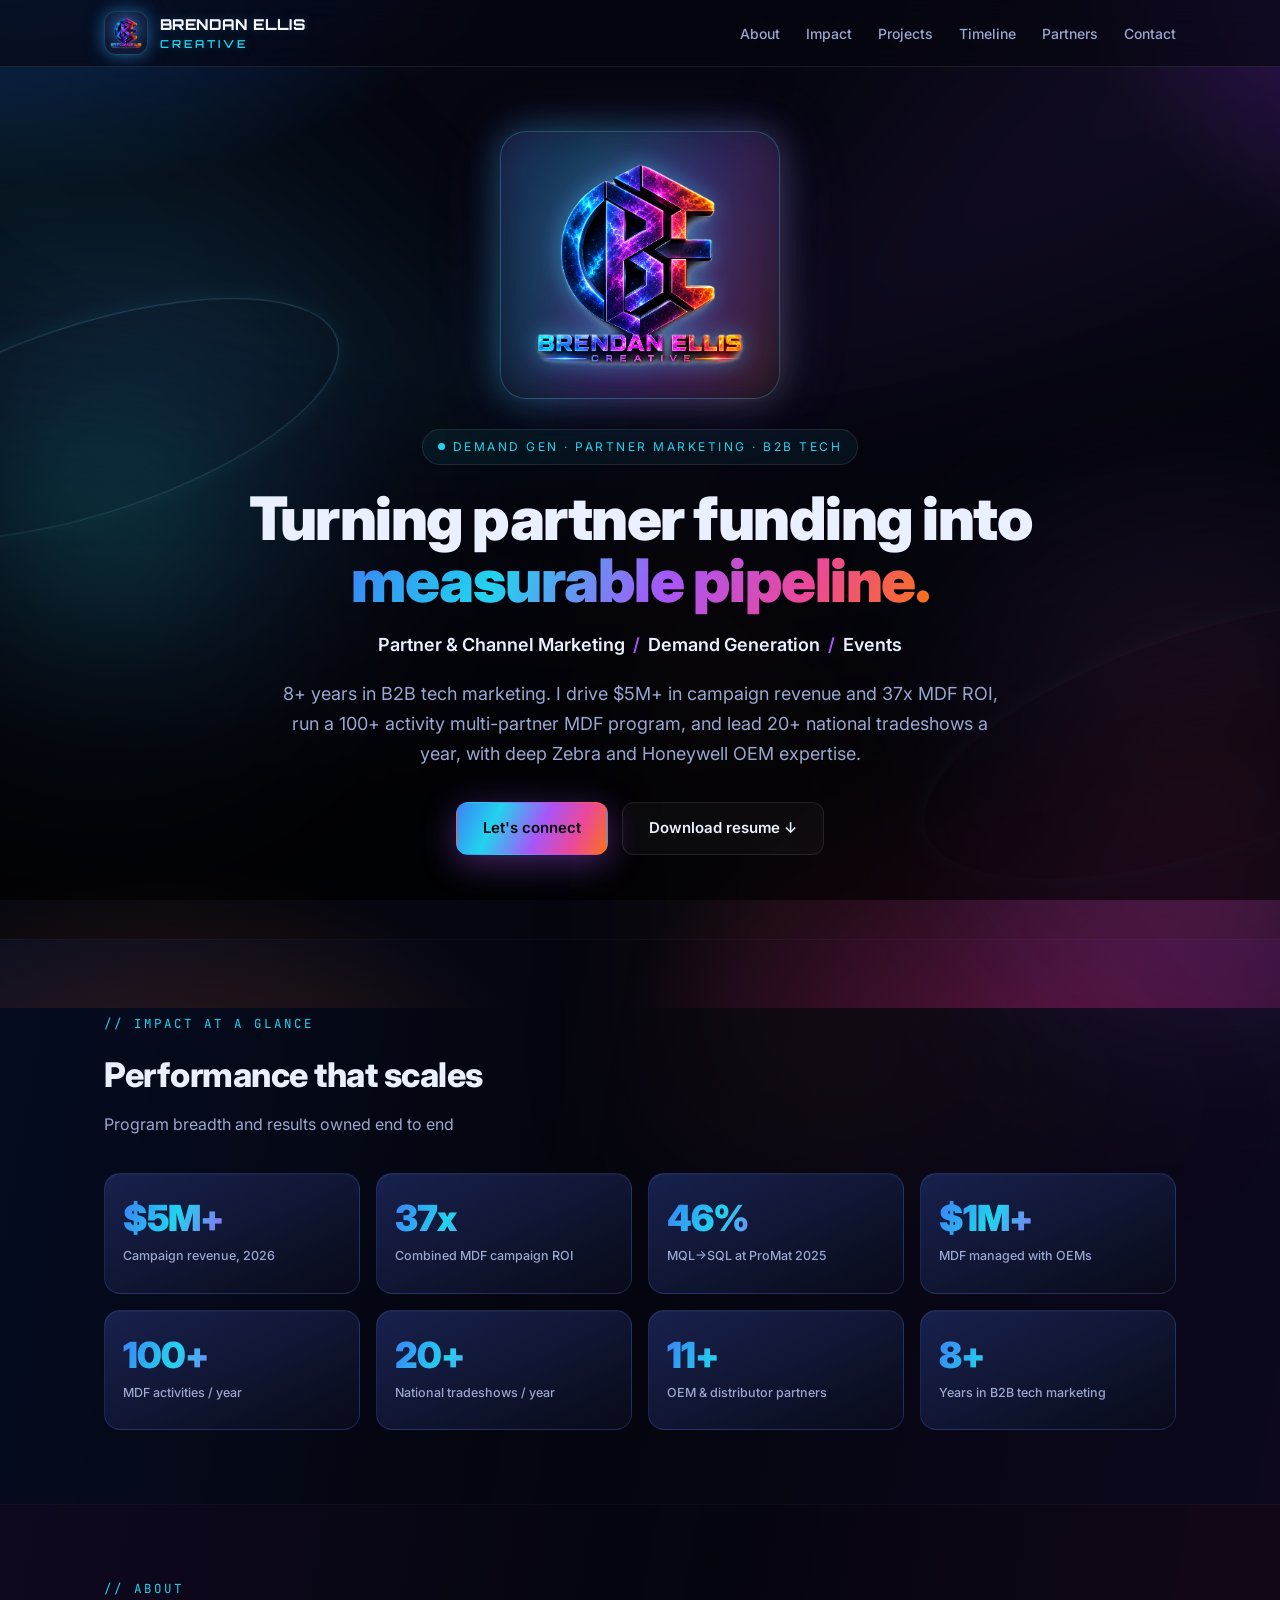
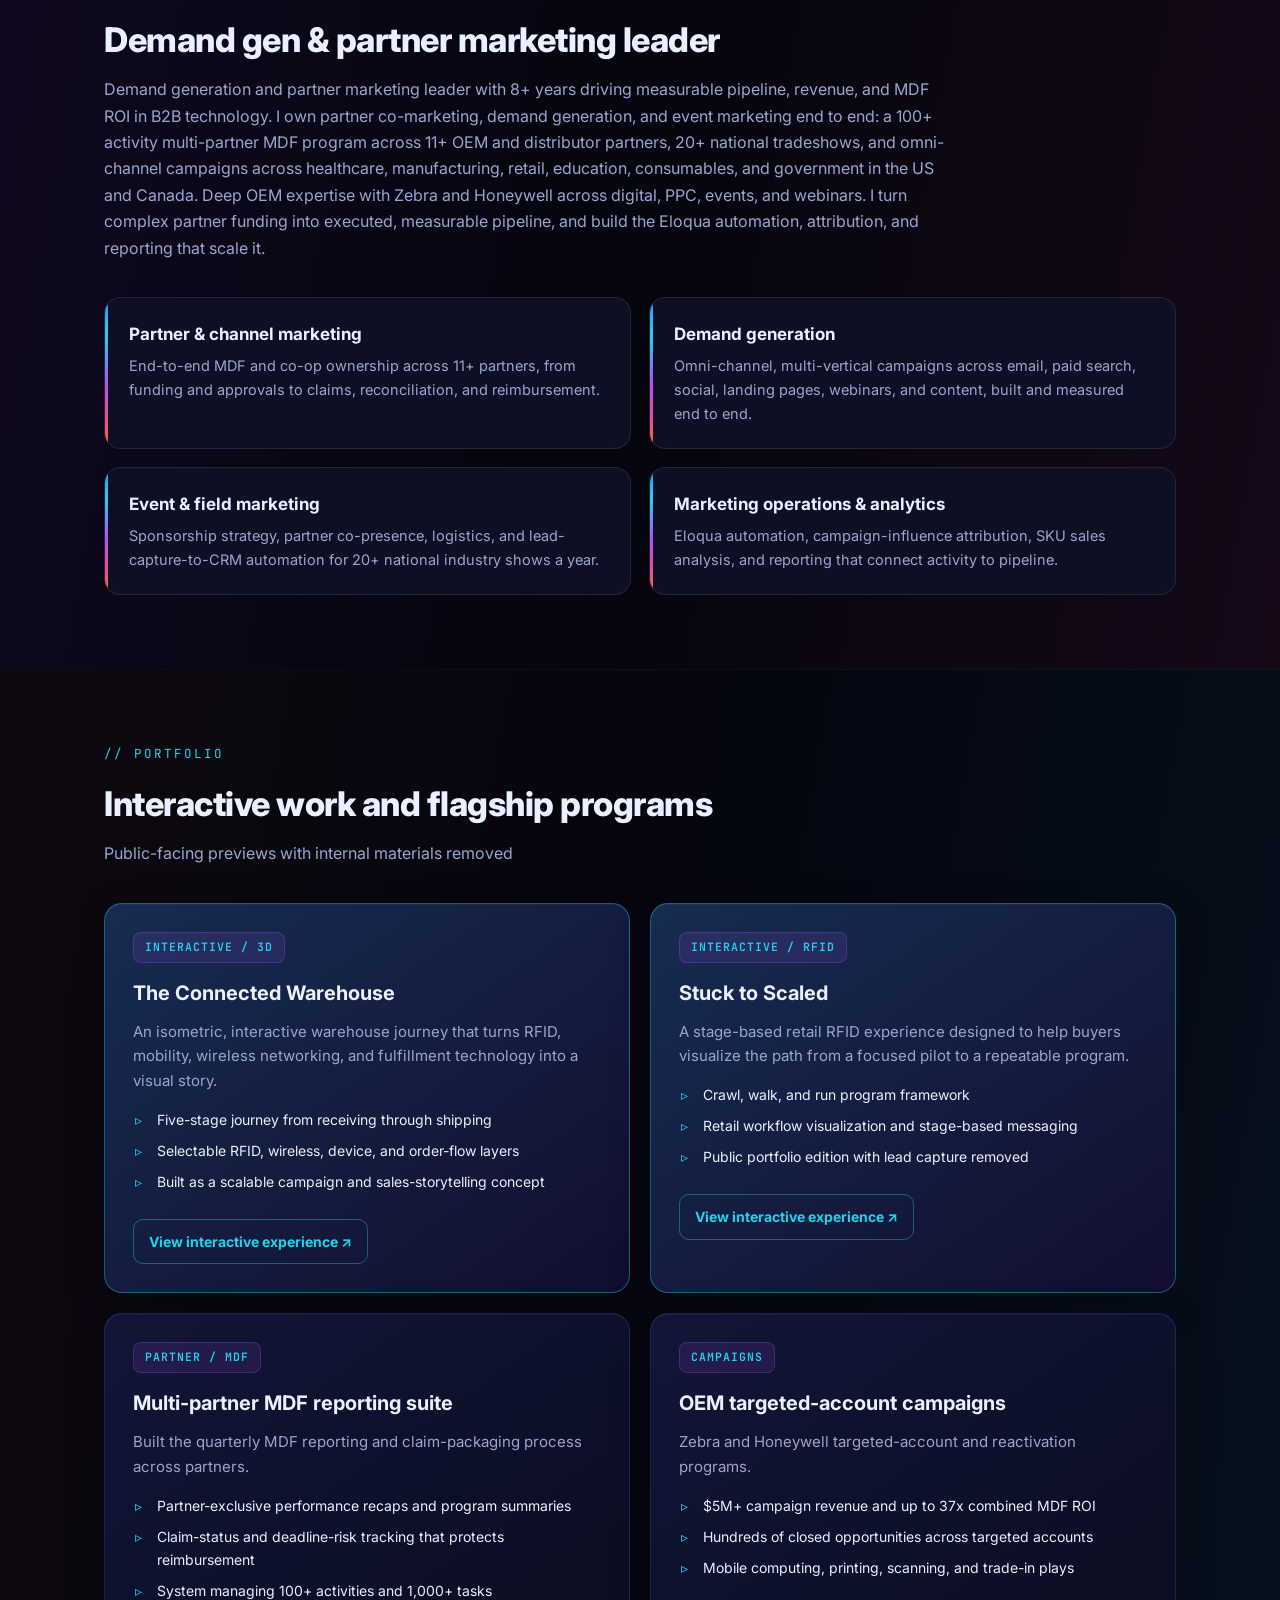
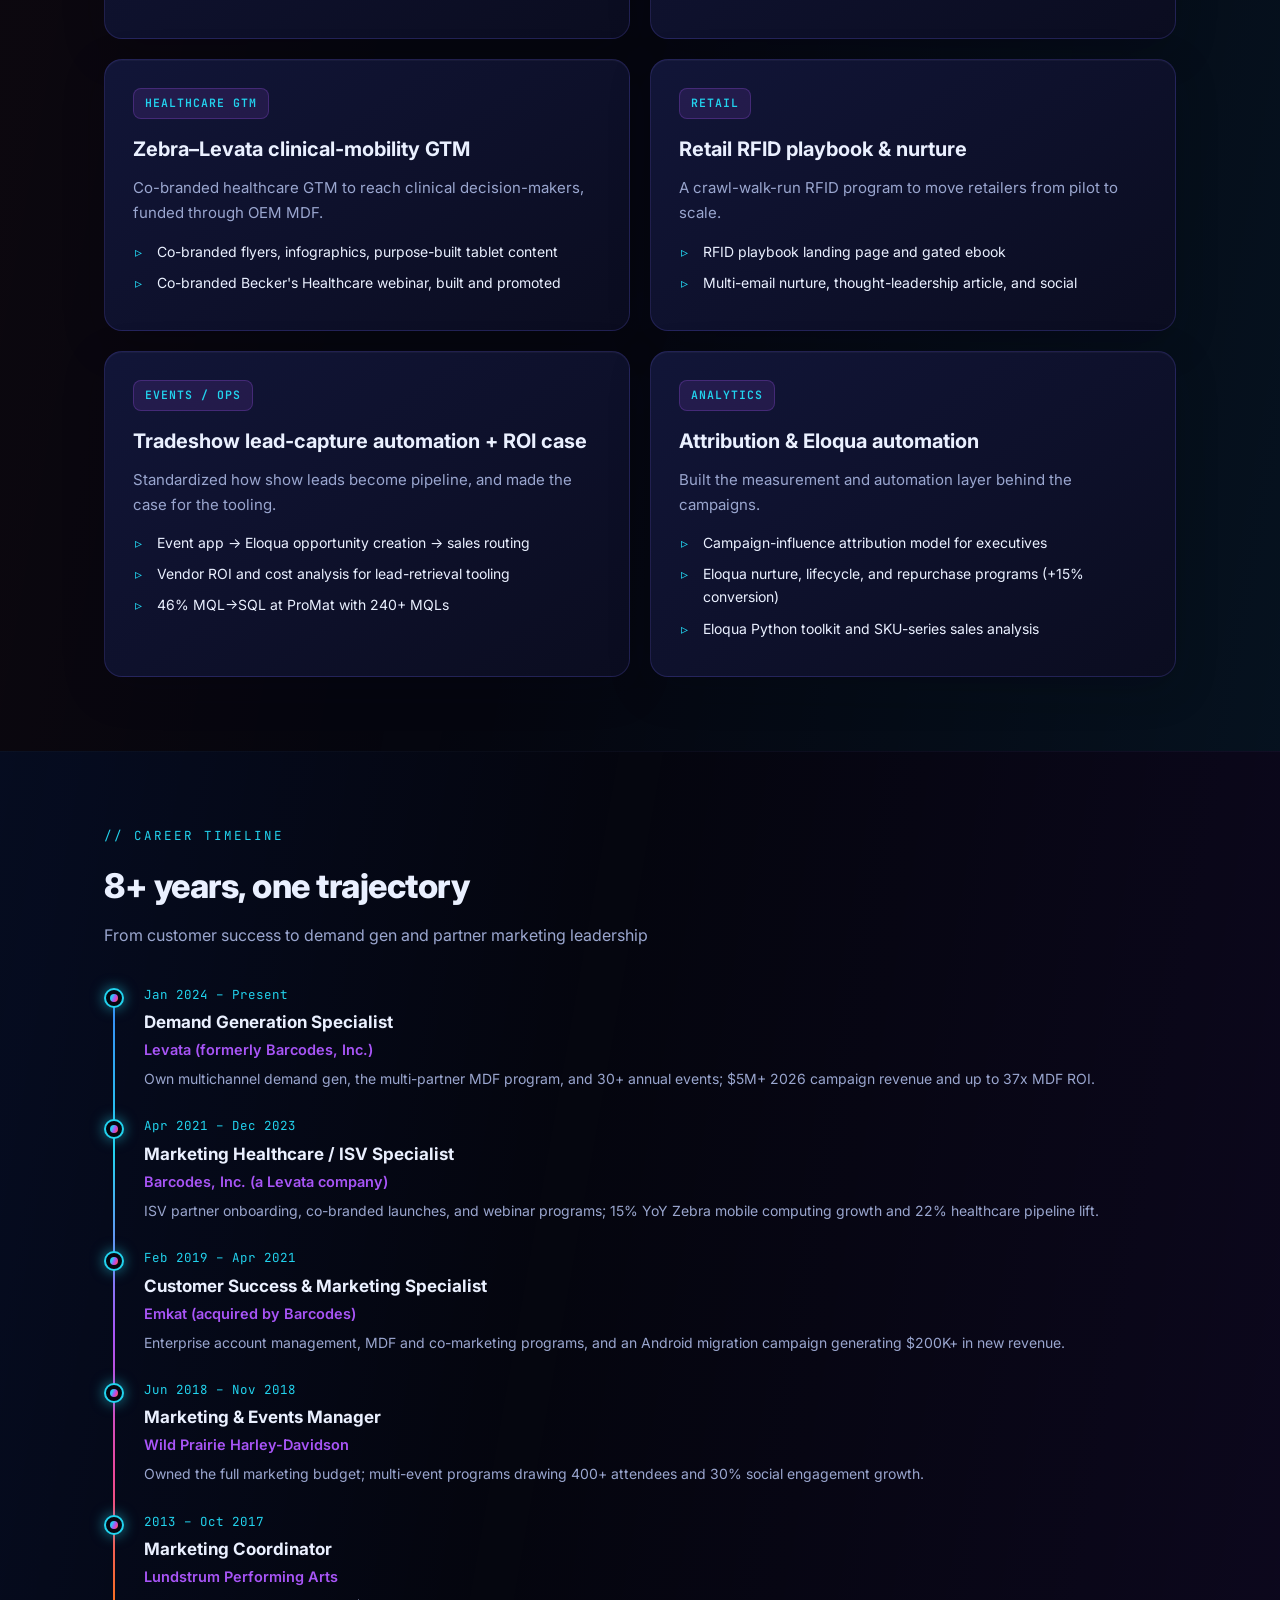
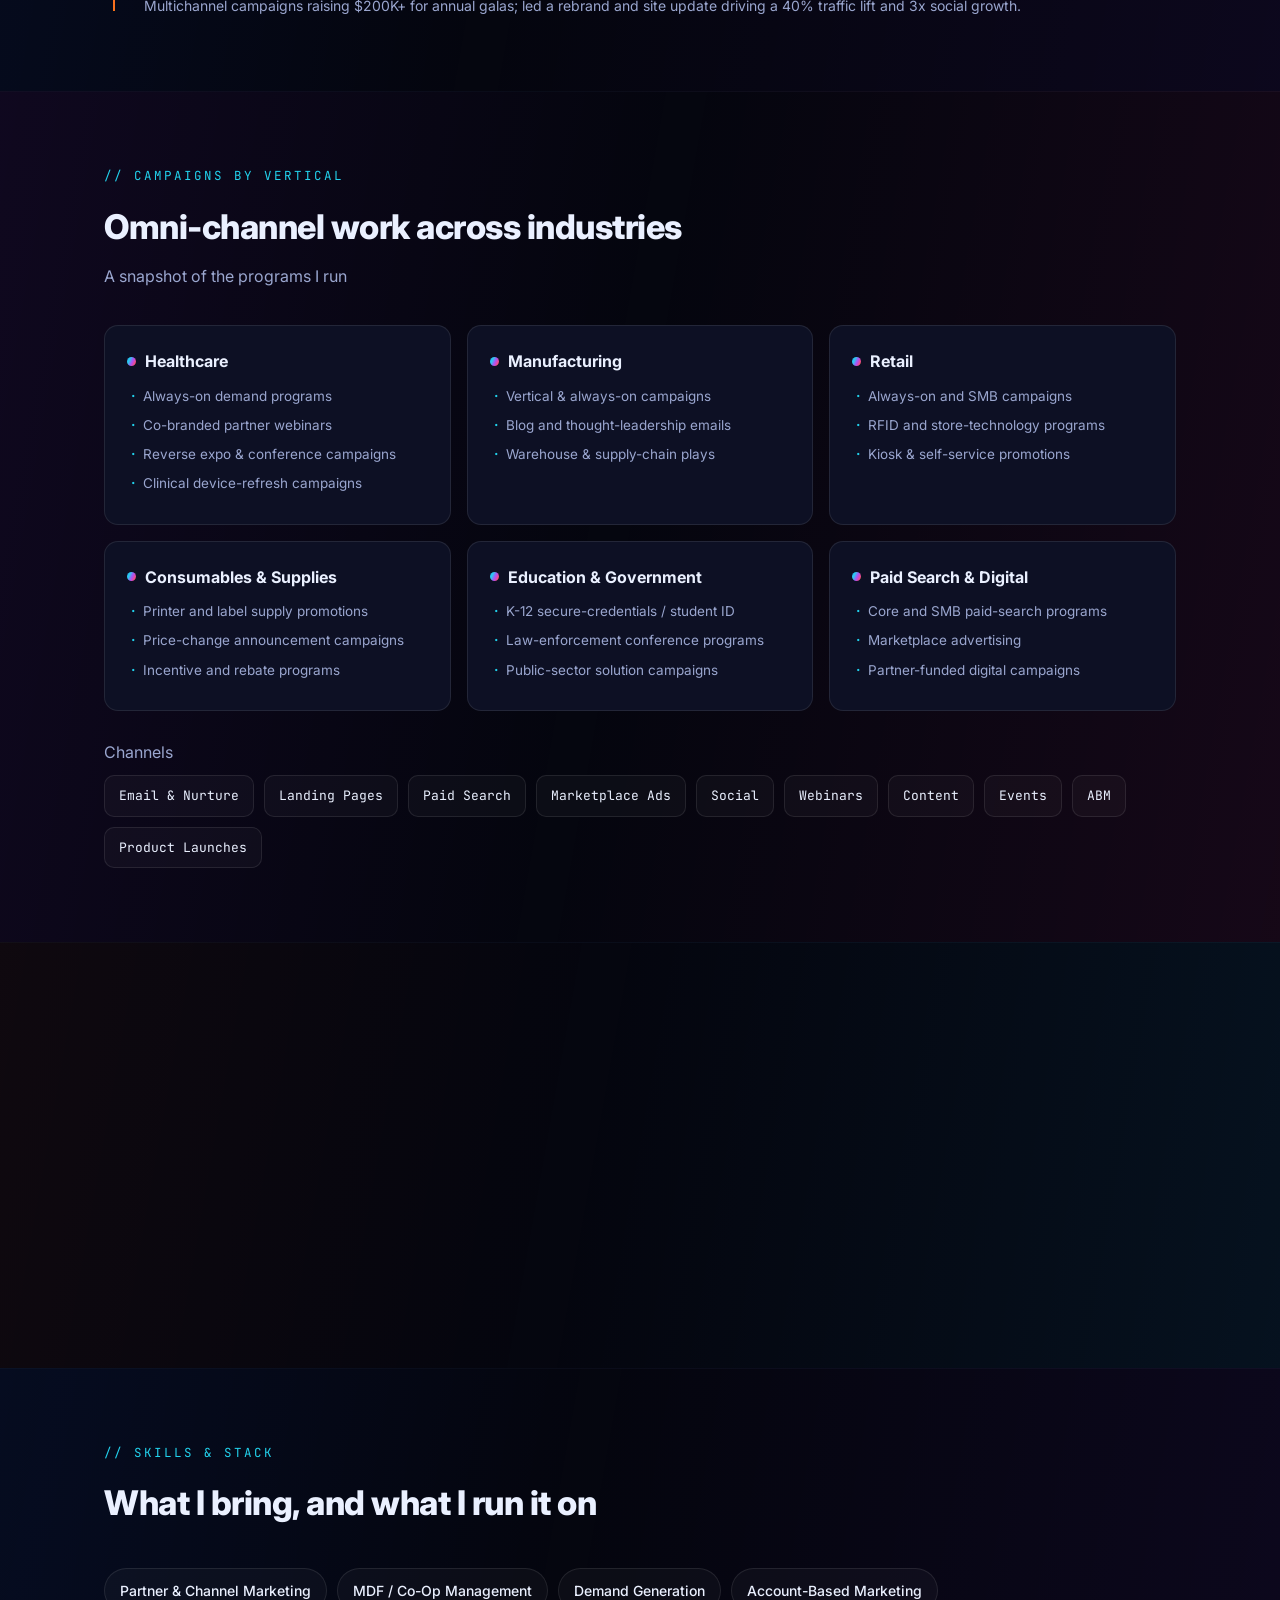
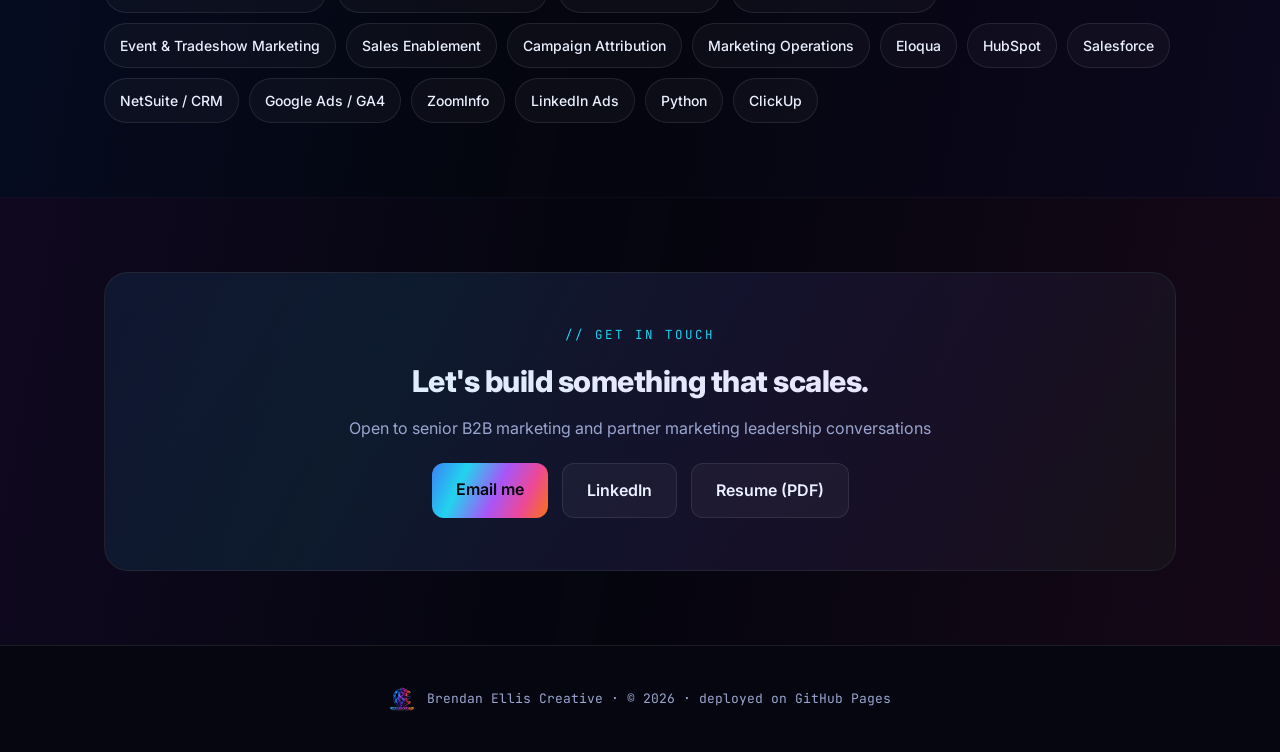
==== commit a70affe2: "Add sanitized interactive portfolio experiences" ====
--- a/index.html
+++ b/index.html
@@ -116,6 +116,9 @@
   .card ul{margin:14px 0 0 2px;list-style:none}
   .card li{font-size:14px;color:var(--ink);margin-bottom:8px;padding-left:22px;position:relative}
   .card li::before{content:"▹";position:absolute;left:0;color:var(--cyan)}
+  .card.featured{border-color:rgba(34,211,238,.38);background:linear-gradient(145deg,rgba(22,45,82,.98),rgba(18,14,48,.98))}
+  .card-link{display:inline-flex;align-items:center;gap:8px;margin-top:18px;padding:10px 15px;border:1px solid rgba(34,211,238,.38);border-radius:10px;color:var(--cyan);font-weight:700;font-size:14px;position:relative;z-index:2}
+  .card-link:hover{background:rgba(34,211,238,.10);border-color:var(--cyan);transform:translateY(-1px)}
 
   /* timeline */
   .timeline{position:relative;margin-top:8px;padding-left:34px}
@@ -242,10 +245,12 @@
 </div></section>
 
 <section id="projects"><div class="wrap reveal">
-  <div class="kicker">// flagship projects</div>
-  <h2>Programs I led</h2>
-  <p class="sub">Real work, sanitized of confidential detail</p>
+  <div class="kicker">// portfolio</div>
+  <h2>Interactive work and flagship programs</h2>
+  <p class="sub">Public-facing previews with internal materials removed</p>
   <div class="cards">
+    <div class="card featured"><span class="tag">Interactive / 3D</span><h3>The Connected Warehouse</h3><p>An isometric, interactive warehouse journey that turns RFID, mobility, wireless networking, and fulfillment technology into a visual story.</p><ul><li>Five-stage journey from receiving through shipping</li><li>Selectable RFID, wireless, device, and order-flow layers</li><li>Built as a scalable campaign and sales-storytelling concept</li></ul><a class="card-link" href="portfolio/connected-warehouse/" target="_blank" rel="noopener">View interactive experience ↗</a></div>
+    <div class="card featured"><span class="tag">Interactive / RFID</span><h3>Stuck to Scaled</h3><p>A stage-based retail RFID experience designed to help buyers visualize the path from a focused pilot to a repeatable program.</p><ul><li>Crawl, walk, and run program framework</li><li>Retail workflow visualization and stage-based messaging</li><li>Public portfolio edition with lead capture removed</li></ul><a class="card-link" href="portfolio/stuck-to-scaled/" target="_blank" rel="noopener">View interactive experience ↗</a></div>
     <div class="card"><span class="tag">Partner / MDF</span><h3>Multi-partner MDF reporting suite</h3><p>Built the quarterly MDF reporting and claim-packaging process across partners.</p><ul><li>Partner-exclusive performance recaps and program summaries</li><li>Claim-status and deadline-risk tracking that protects reimbursement</li><li>System managing 100+ activities and 1,000+ tasks</li></ul></div>
     <div class="card"><span class="tag">Campaigns</span><h3>OEM targeted-account campaigns</h3><p>Zebra and Honeywell targeted-account and reactivation programs.</p><ul><li>$5M+ campaign revenue and up to 37x combined MDF ROI</li><li>Hundreds of closed opportunities across targeted accounts</li><li>Mobile computing, printing, scanning, and trade-in plays</li></ul></div>
     <div class="card"><span class="tag">Healthcare GTM</span><h3>Zebra–Levata clinical-mobility GTM</h3><p>Co-branded healthcare GTM to reach clinical decision-makers, funded through OEM MDF.</p><ul><li>Co-branded flyers, infographics, purpose-built tablet content</li><li>Co-branded Becker's Healthcare webinar, built and promoted</li></ul></div>
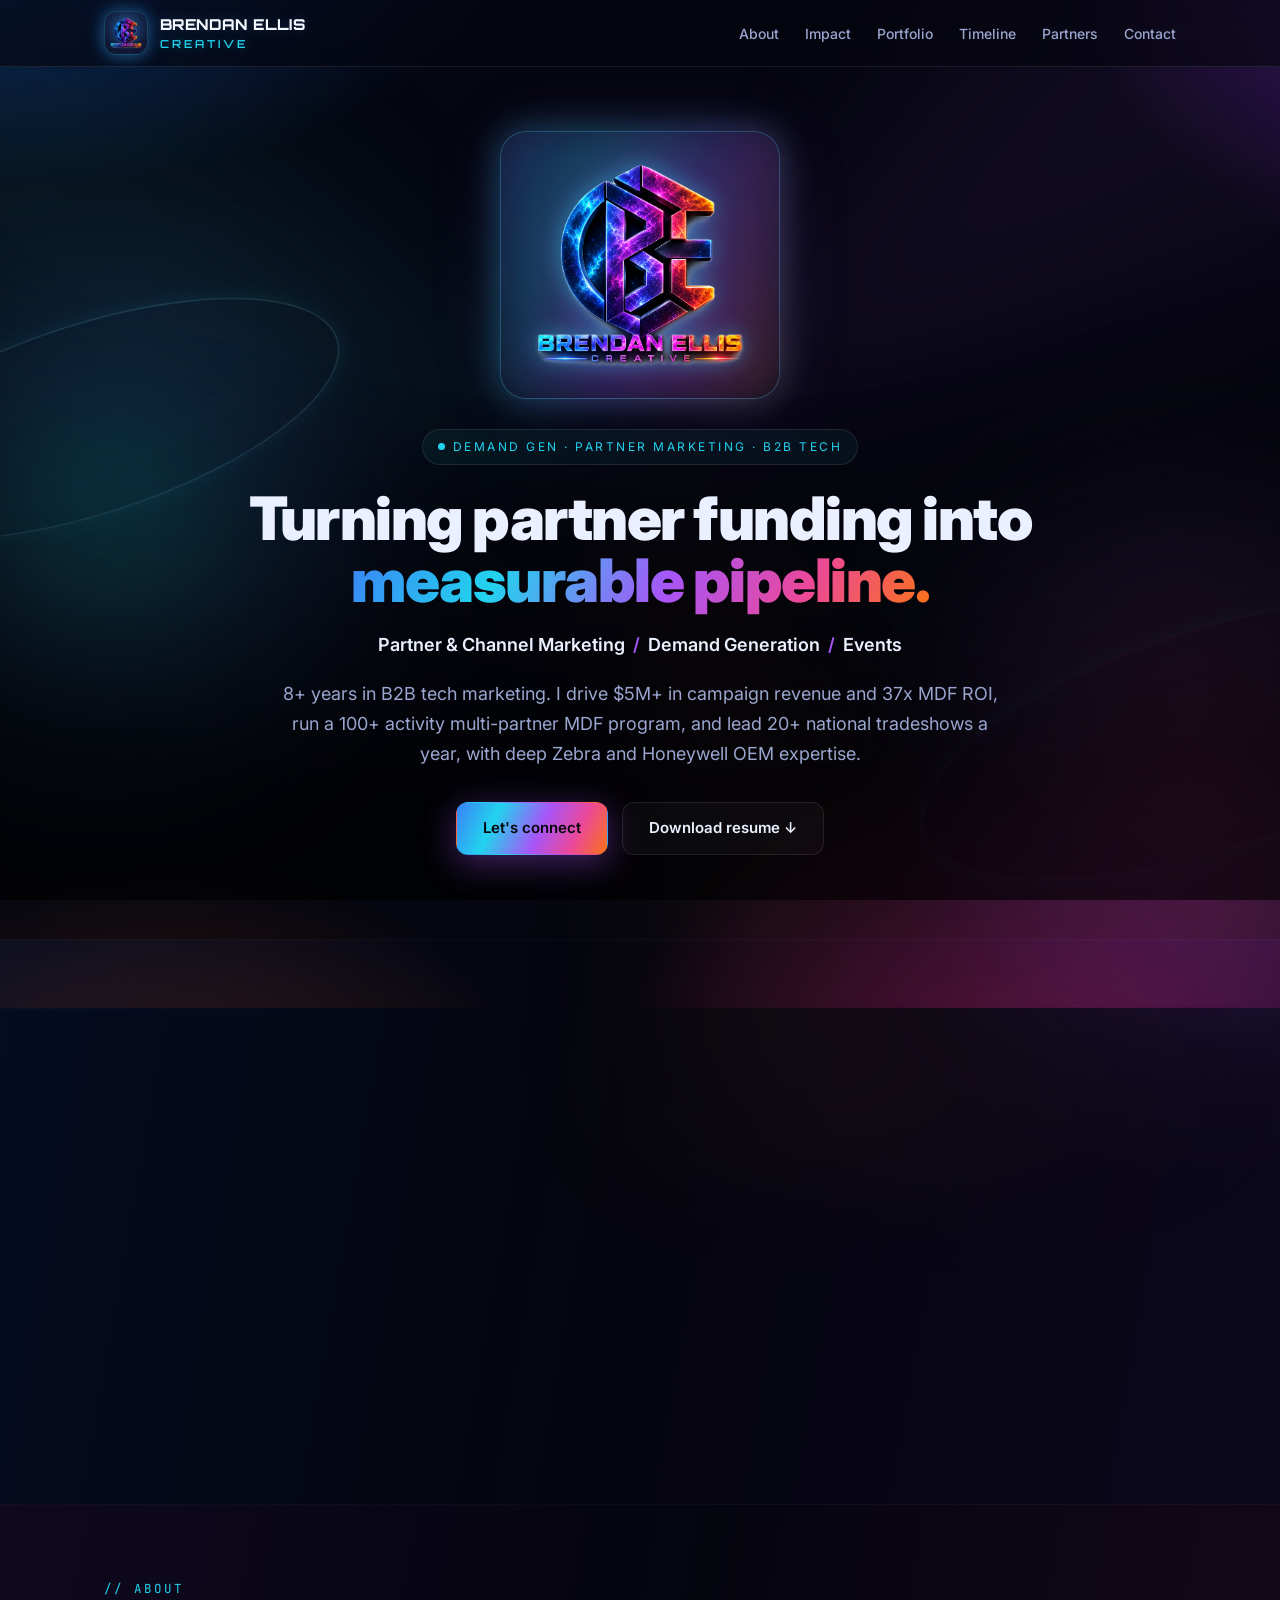
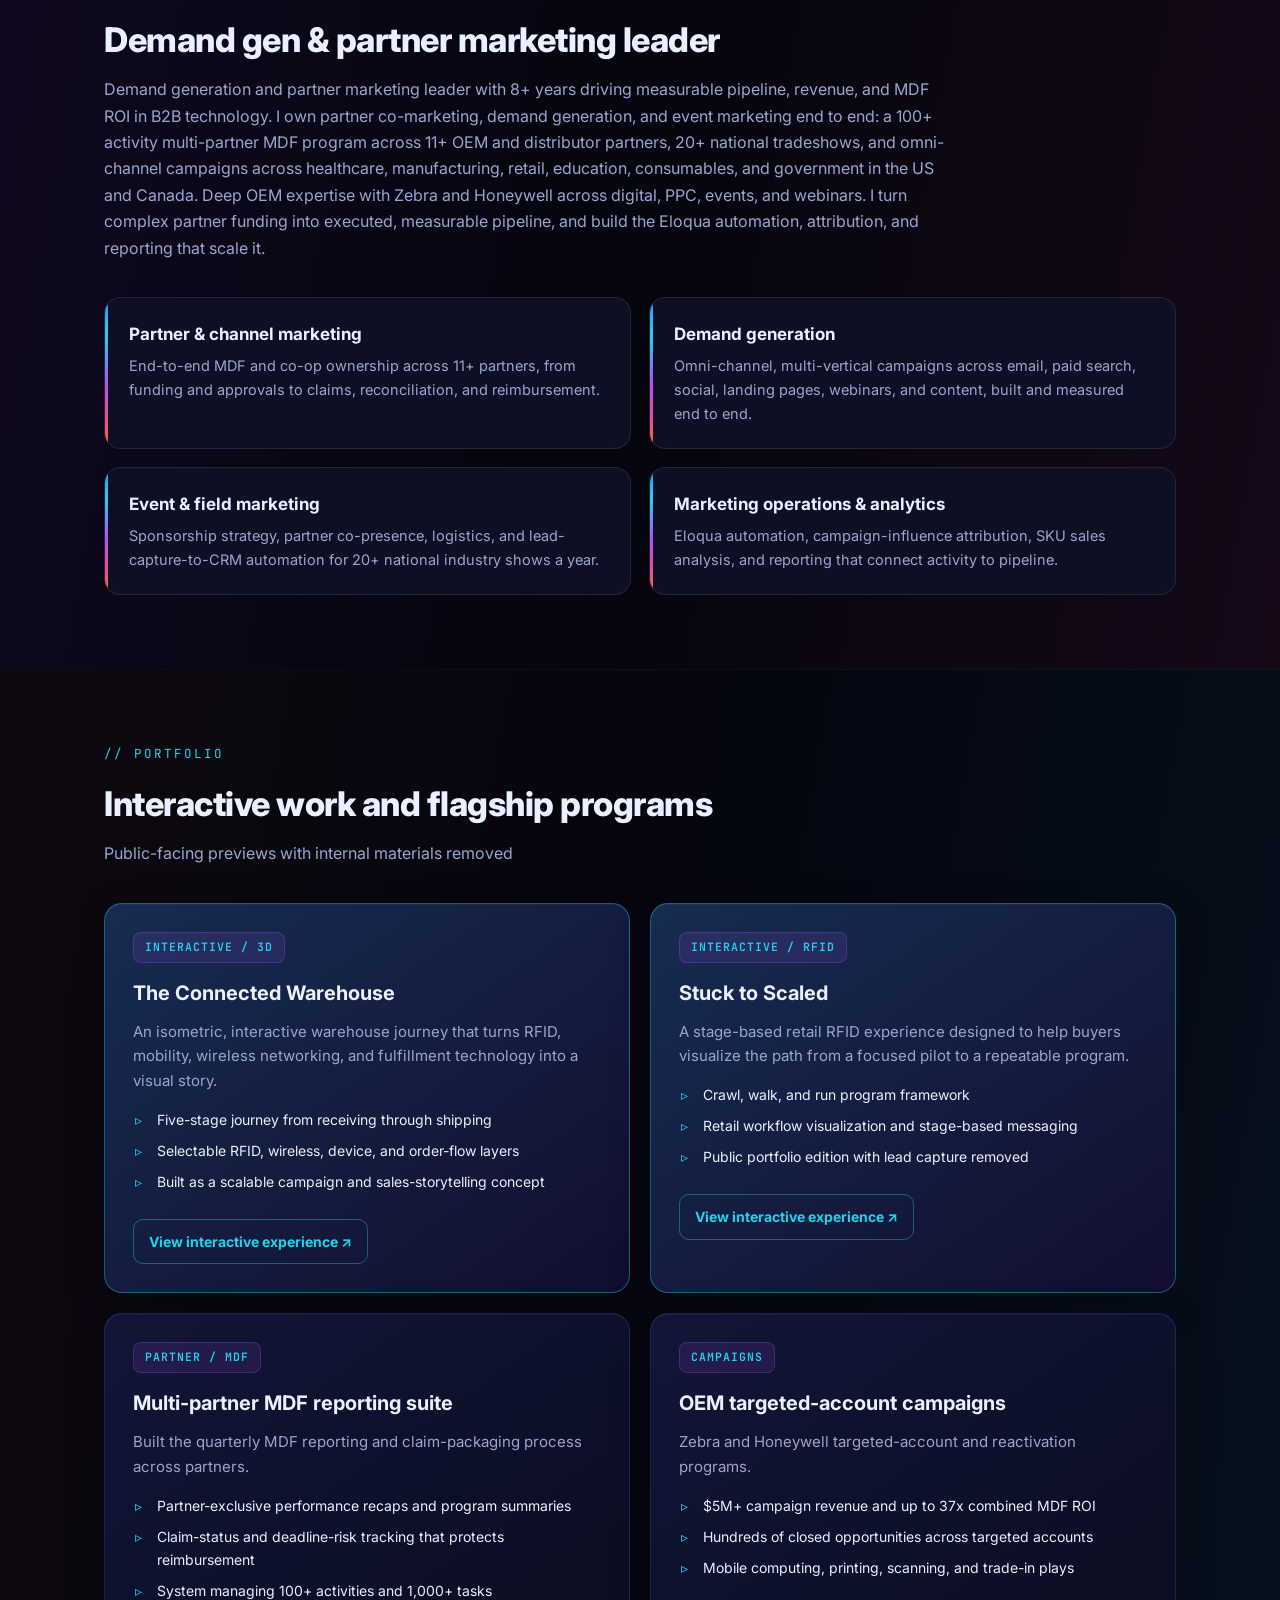
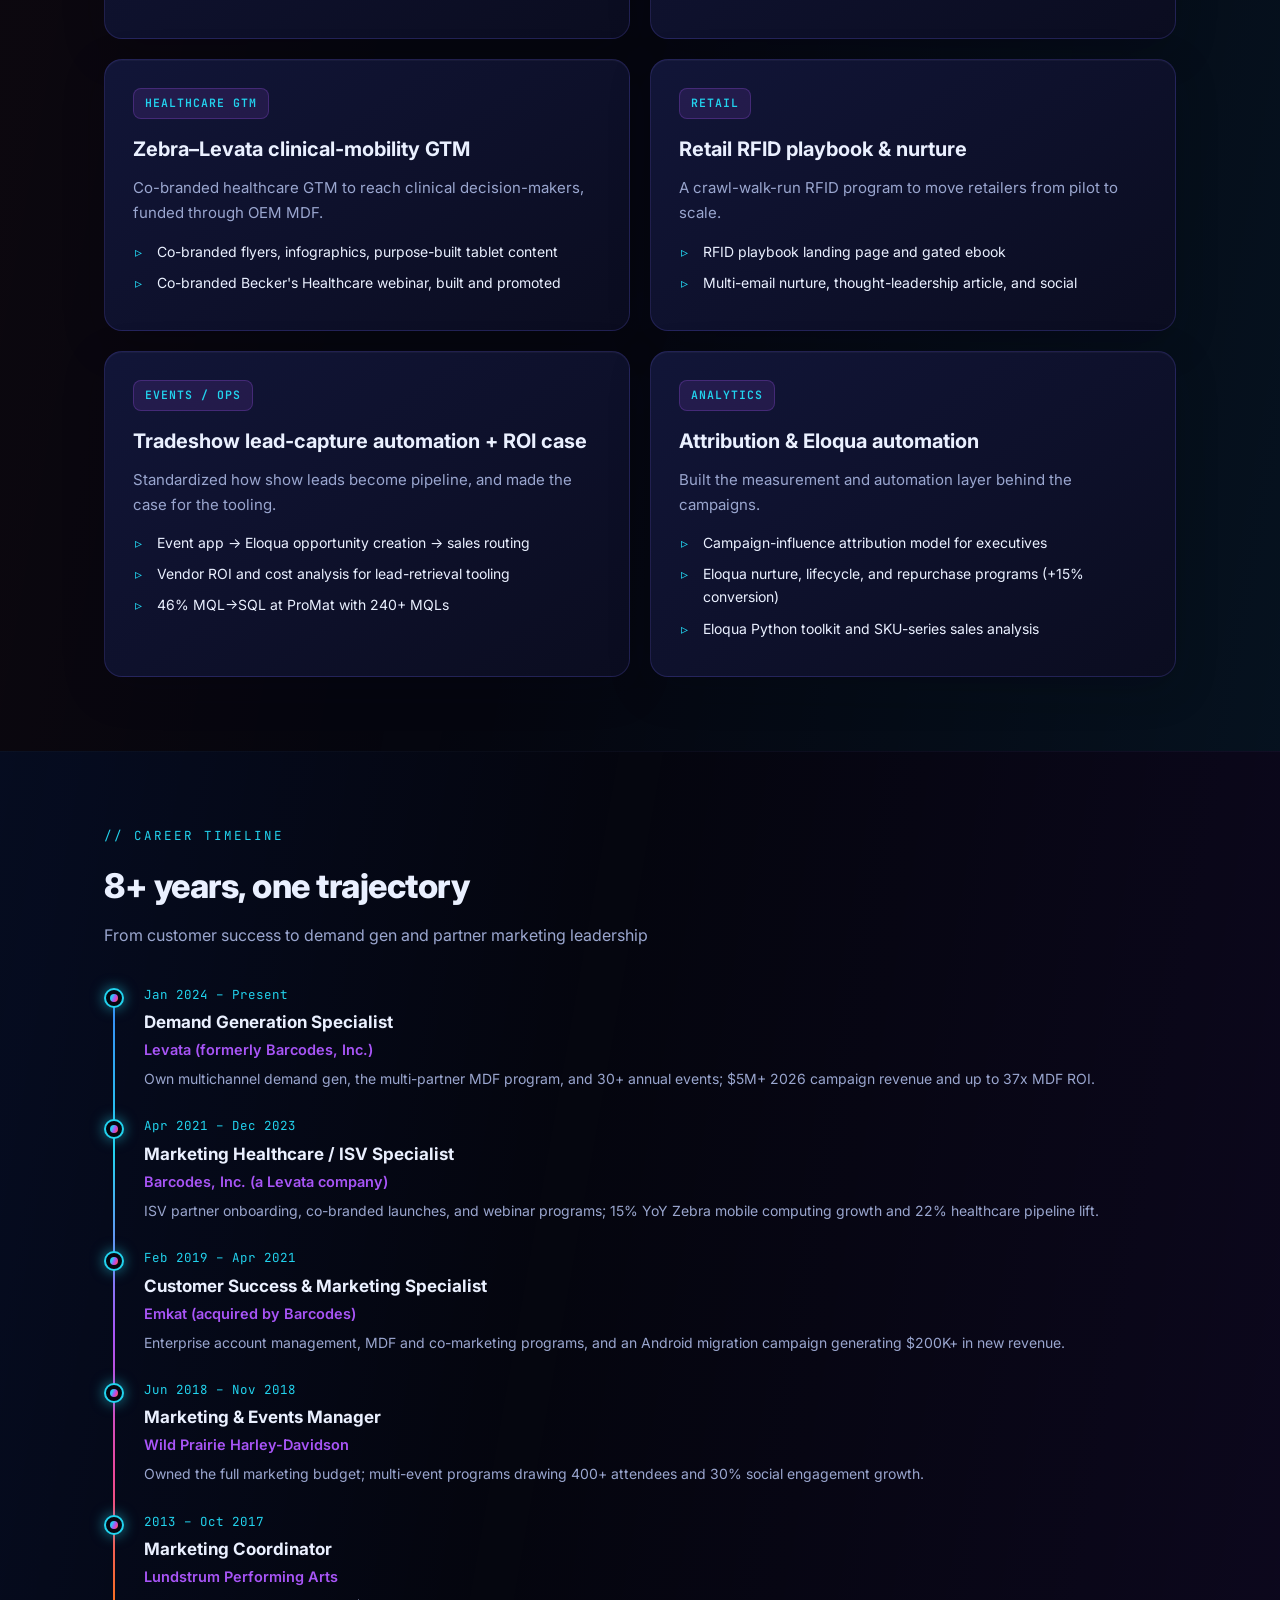
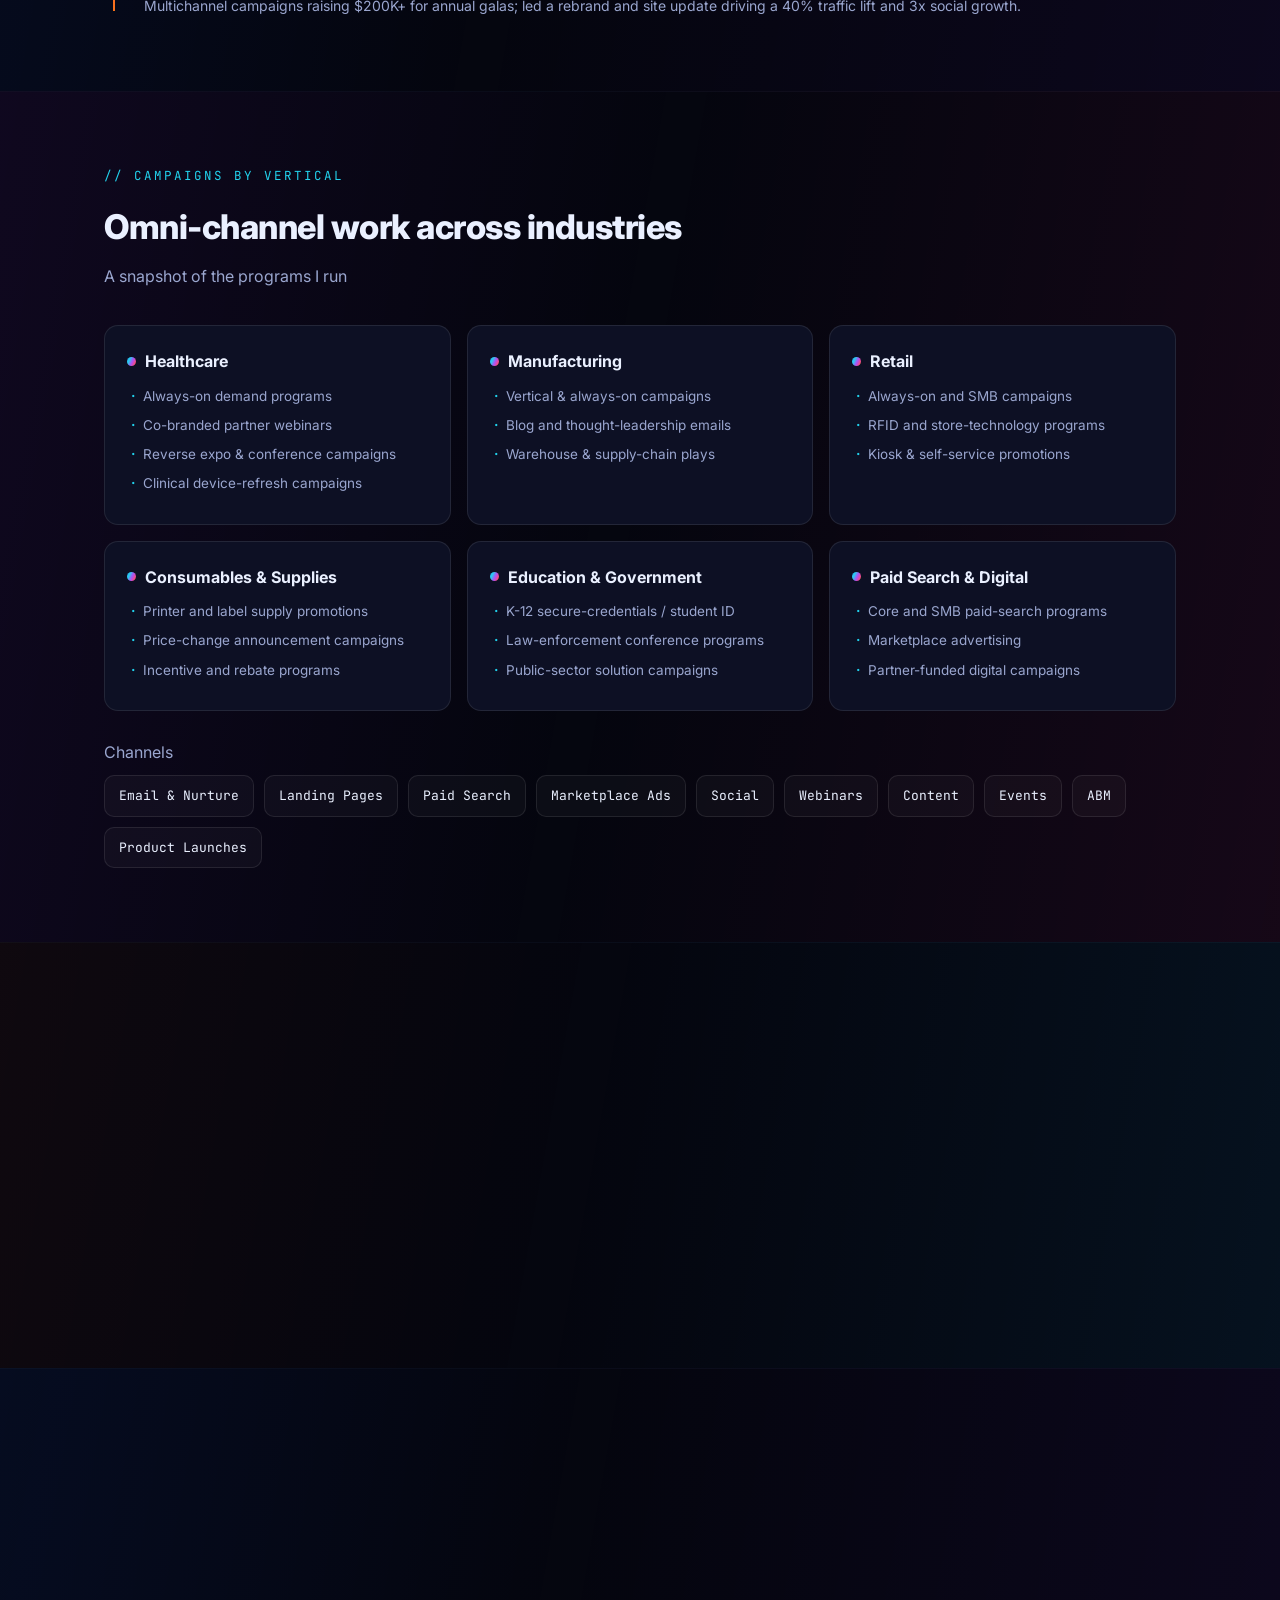
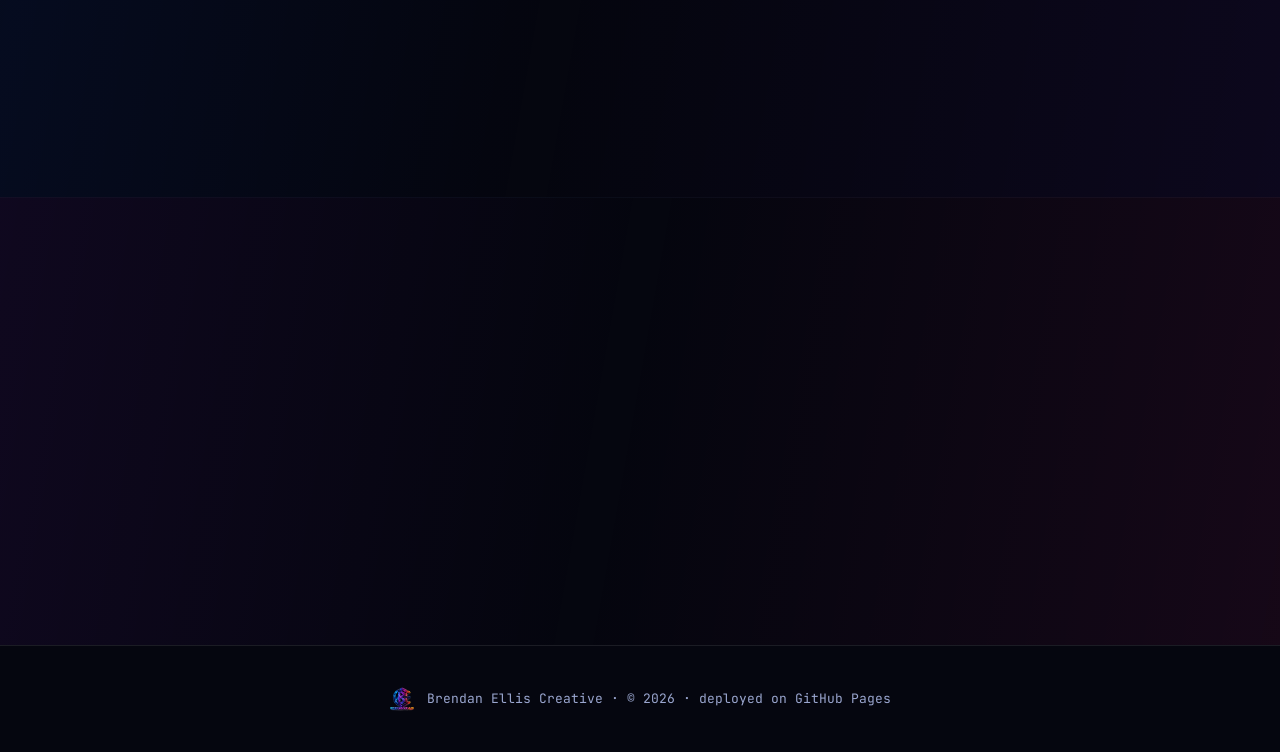
==== commit 979dc086: "Add Portfolio link to main navigation" ====
--- a/index.html
+++ b/index.html
@@ -195,7 +195,7 @@
   <div class="links">
     <a href="#about">About</a>
     <a href="#impact">Impact</a>
-    <a href="#projects">Projects</a>
+    <a href="#projects">Portfolio</a>
     <a href="#timeline">Timeline</a>
     <a href="#partners">Partners</a>
     <a href="#contact">Contact</a>
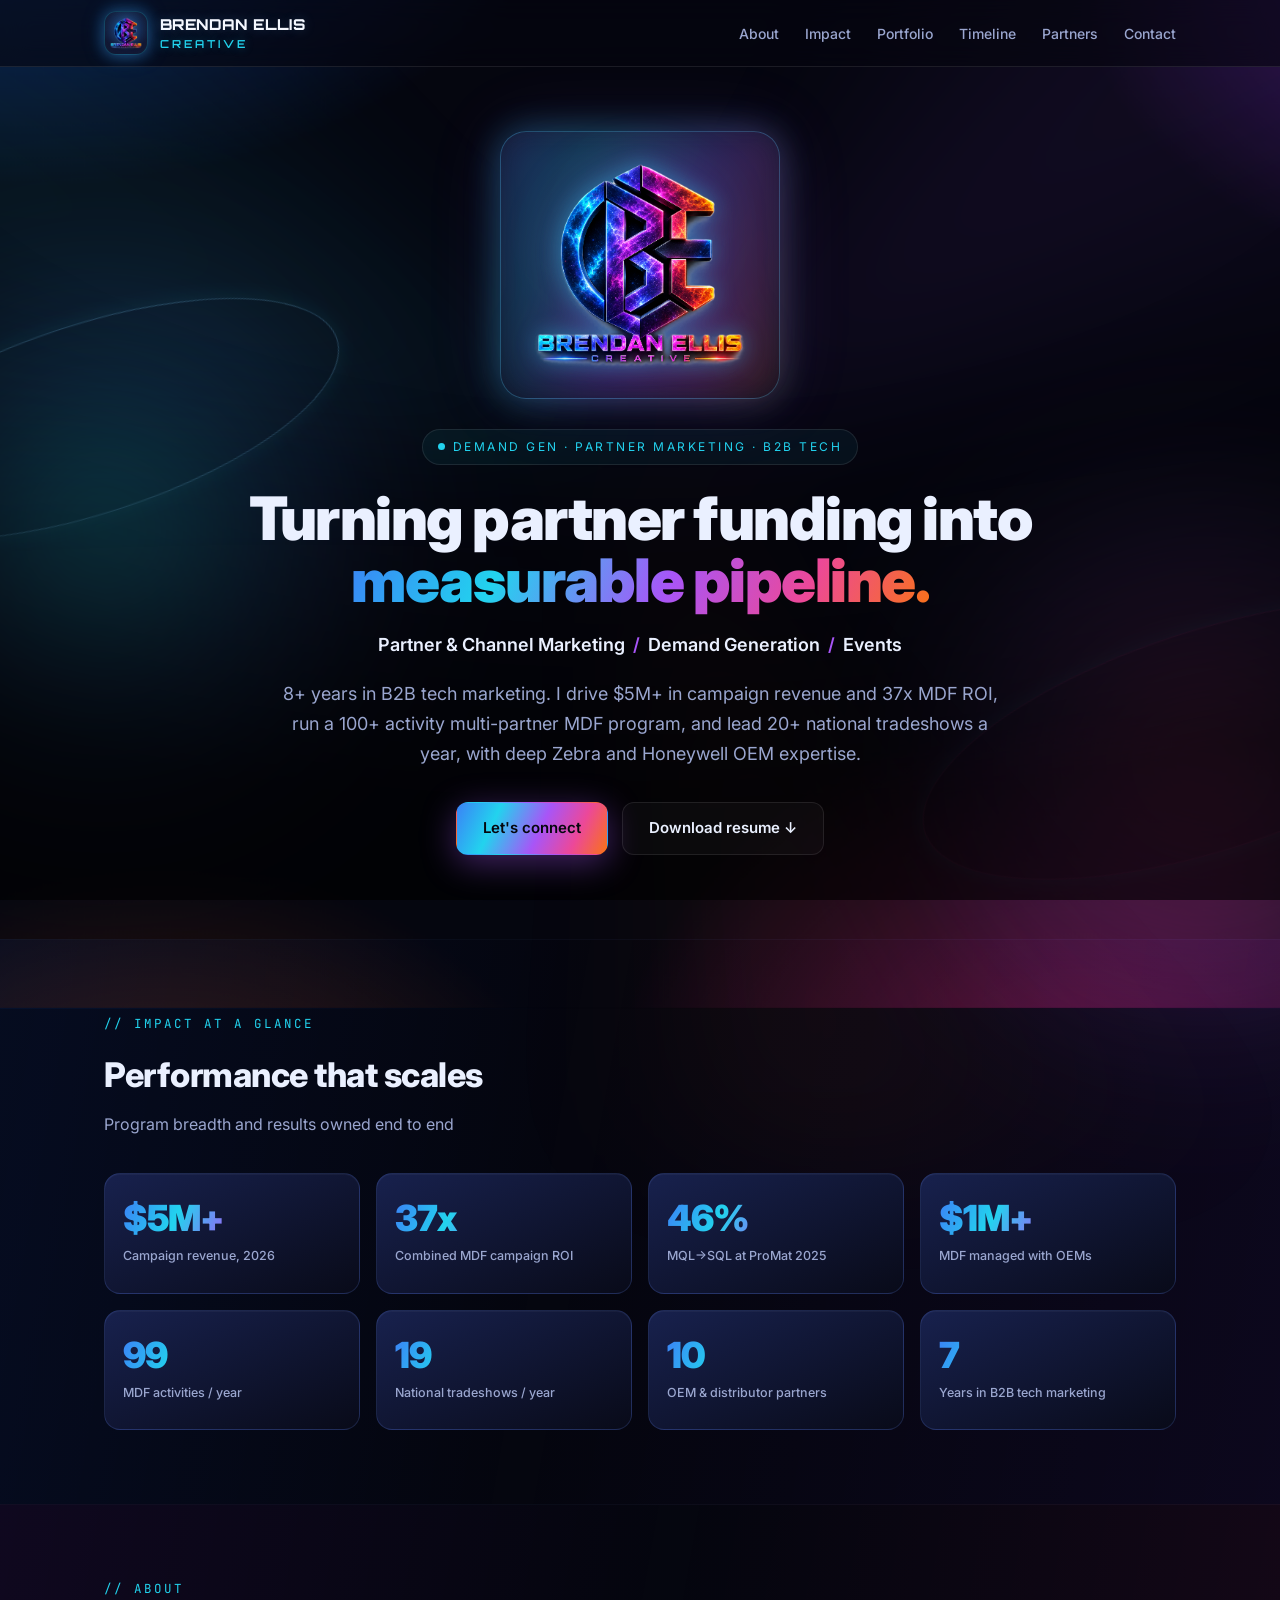
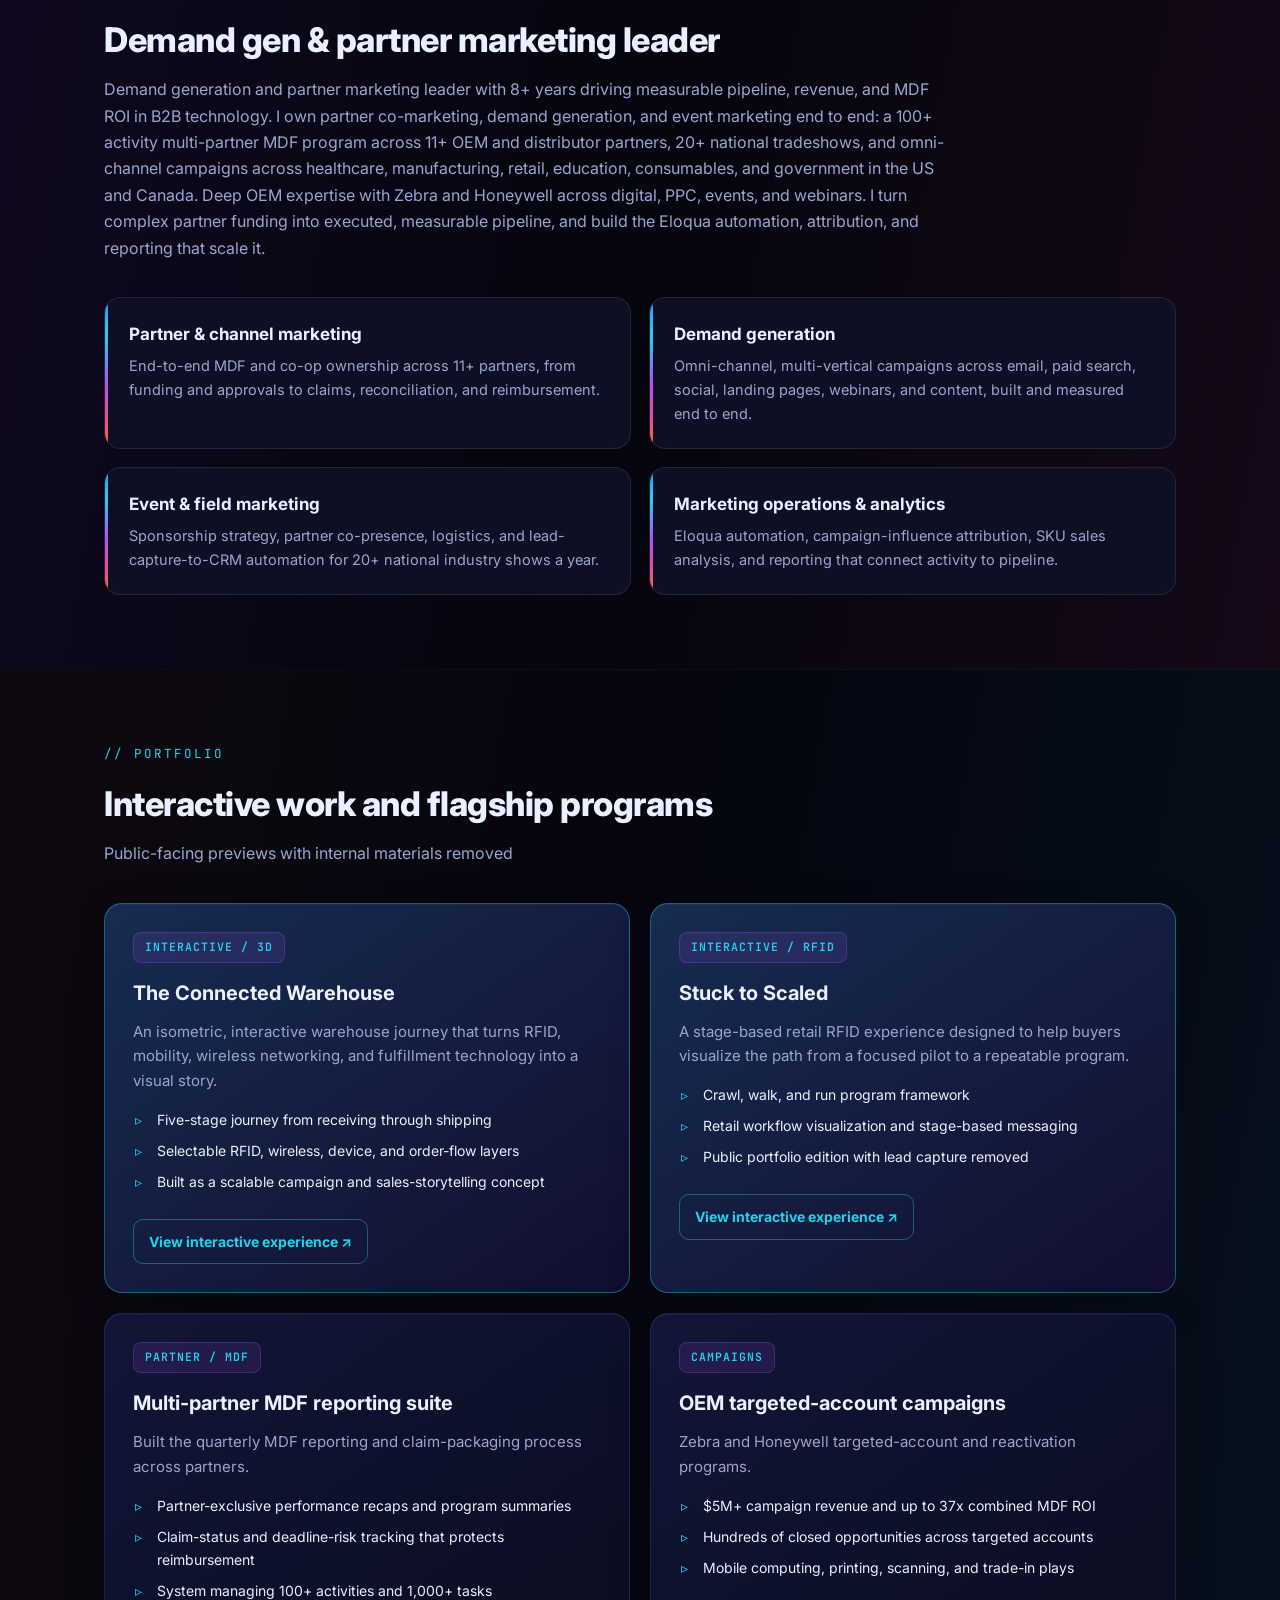
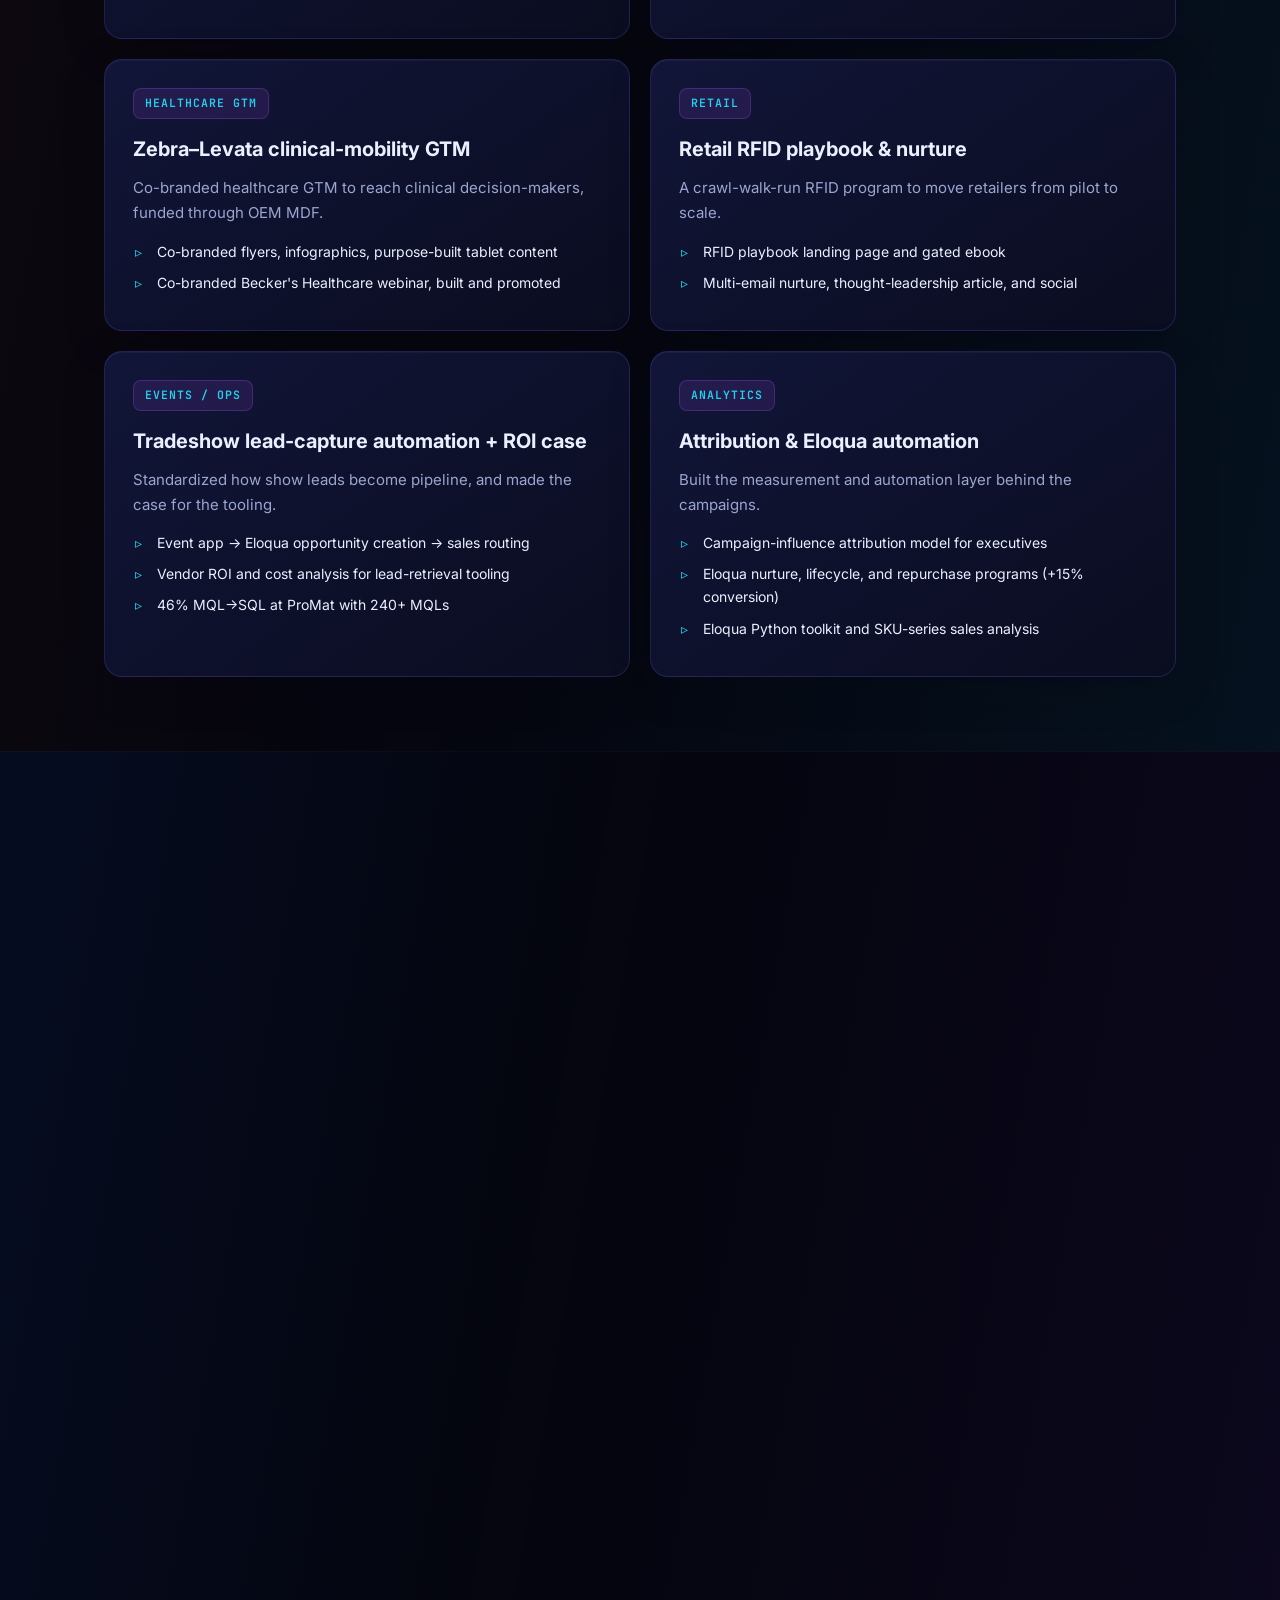
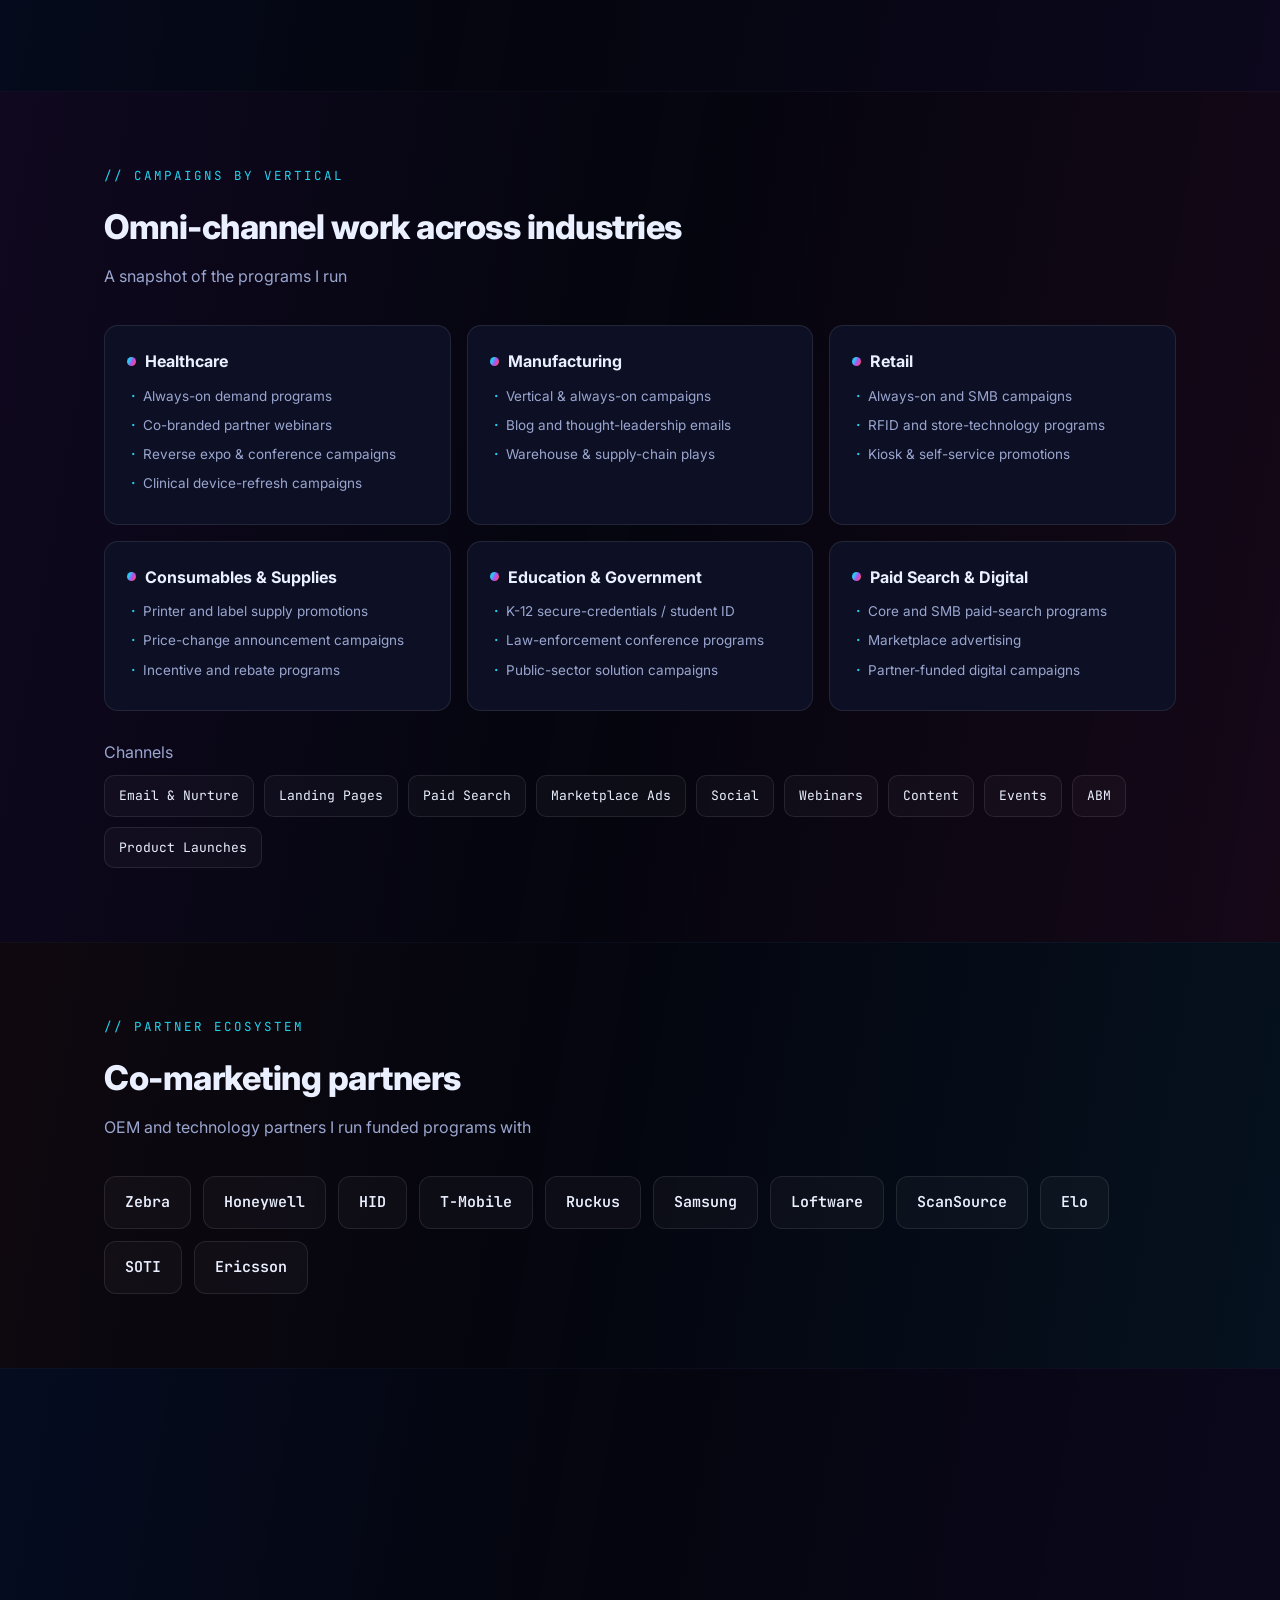
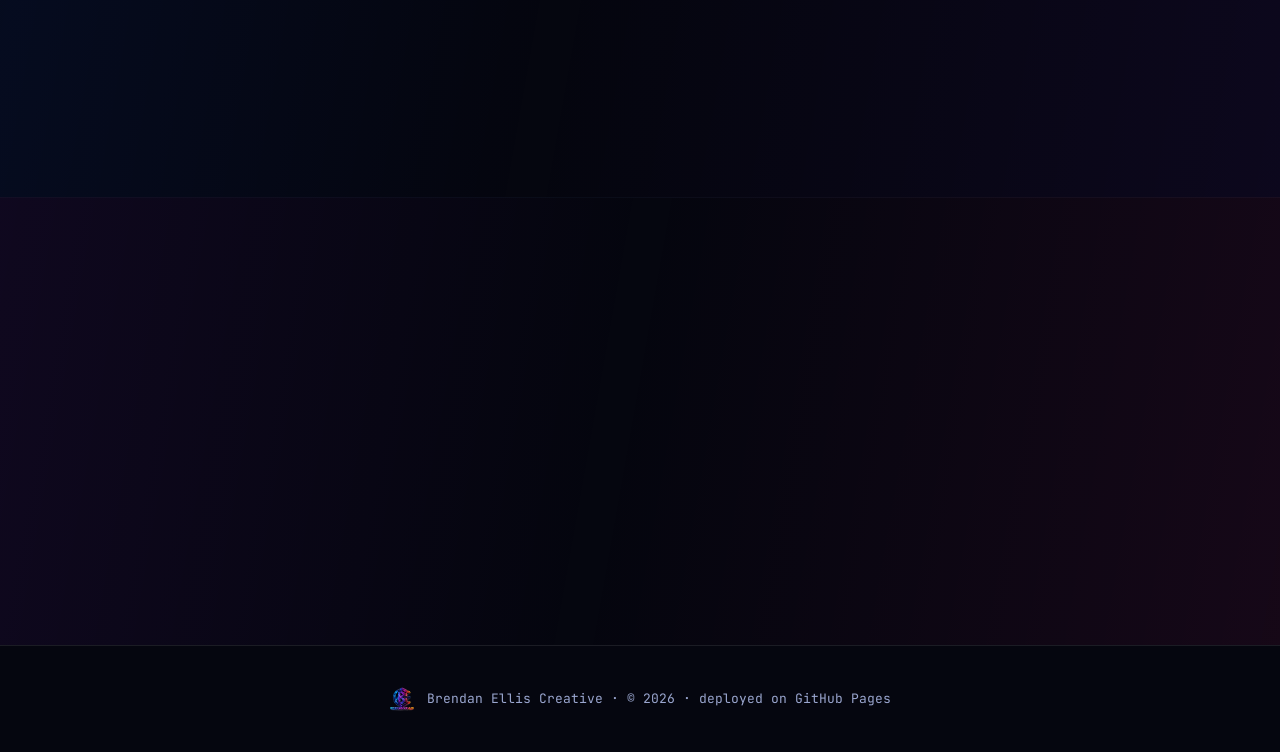
==== commit a5fa482d: "Bust cache for repaired Stuck to Scaled experience" ====
--- a/index.html
+++ b/index.html
@@ -250,7 +250,7 @@
   <p class="sub">Public-facing previews with internal materials removed</p>
   <div class="cards">
     <div class="card featured"><span class="tag">Interactive / 3D</span><h3>The Connected Warehouse</h3><p>An isometric, interactive warehouse journey that turns RFID, mobility, wireless networking, and fulfillment technology into a visual story.</p><ul><li>Five-stage journey from receiving through shipping</li><li>Selectable RFID, wireless, device, and order-flow layers</li><li>Built as a scalable campaign and sales-storytelling concept</li></ul><a class="card-link" href="portfolio/connected-warehouse/" target="_blank" rel="noopener">View interactive experience ↗</a></div>
-    <div class="card featured"><span class="tag">Interactive / RFID</span><h3>Stuck to Scaled</h3><p>A stage-based retail RFID experience designed to help buyers visualize the path from a focused pilot to a repeatable program.</p><ul><li>Crawl, walk, and run program framework</li><li>Retail workflow visualization and stage-based messaging</li><li>Public portfolio edition with lead capture removed</li></ul><a class="card-link" href="portfolio/stuck-to-scaled/" target="_blank" rel="noopener">View interactive experience ↗</a></div>
+    <div class="card featured"><span class="tag">Interactive / RFID</span><h3>Stuck to Scaled</h3><p>A stage-based retail RFID experience designed to help buyers visualize the path from a focused pilot to a repeatable program.</p><ul><li>Crawl, walk, and run program framework</li><li>Retail workflow visualization and stage-based messaging</li><li>Public portfolio edition with lead capture removed</li></ul><a class="card-link" href="portfolio/stuck-to-scaled/?v=1e2bd6a" target="_blank" rel="noopener">View interactive experience ↗</a></div>
     <div class="card"><span class="tag">Partner / MDF</span><h3>Multi-partner MDF reporting suite</h3><p>Built the quarterly MDF reporting and claim-packaging process across partners.</p><ul><li>Partner-exclusive performance recaps and program summaries</li><li>Claim-status and deadline-risk tracking that protects reimbursement</li><li>System managing 100+ activities and 1,000+ tasks</li></ul></div>
     <div class="card"><span class="tag">Campaigns</span><h3>OEM targeted-account campaigns</h3><p>Zebra and Honeywell targeted-account and reactivation programs.</p><ul><li>$5M+ campaign revenue and up to 37x combined MDF ROI</li><li>Hundreds of closed opportunities across targeted accounts</li><li>Mobile computing, printing, scanning, and trade-in plays</li></ul></div>
     <div class="card"><span class="tag">Healthcare GTM</span><h3>Zebra–Levata clinical-mobility GTM</h3><p>Co-branded healthcare GTM to reach clinical decision-makers, funded through OEM MDF.</p><ul><li>Co-branded flyers, infographics, purpose-built tablet content</li><li>Co-branded Becker's Healthcare webinar, built and promoted</li></ul></div>
